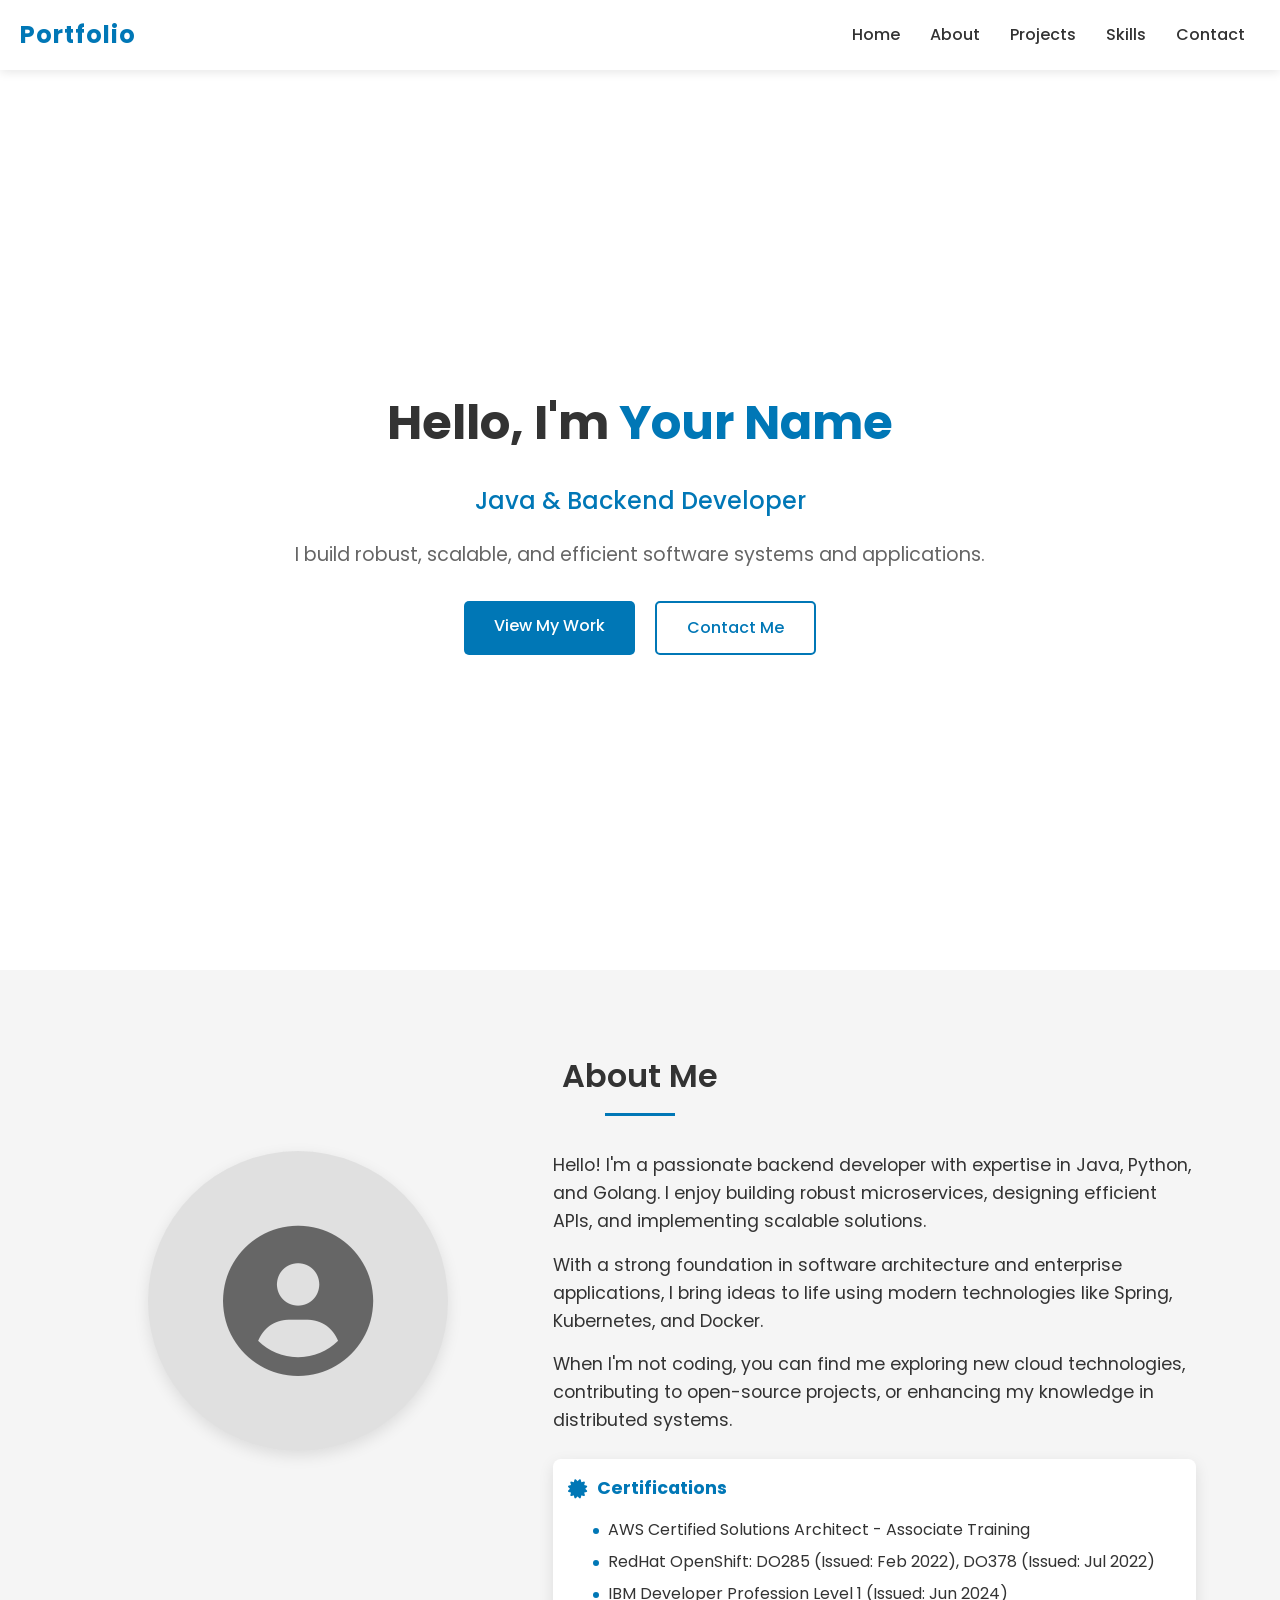
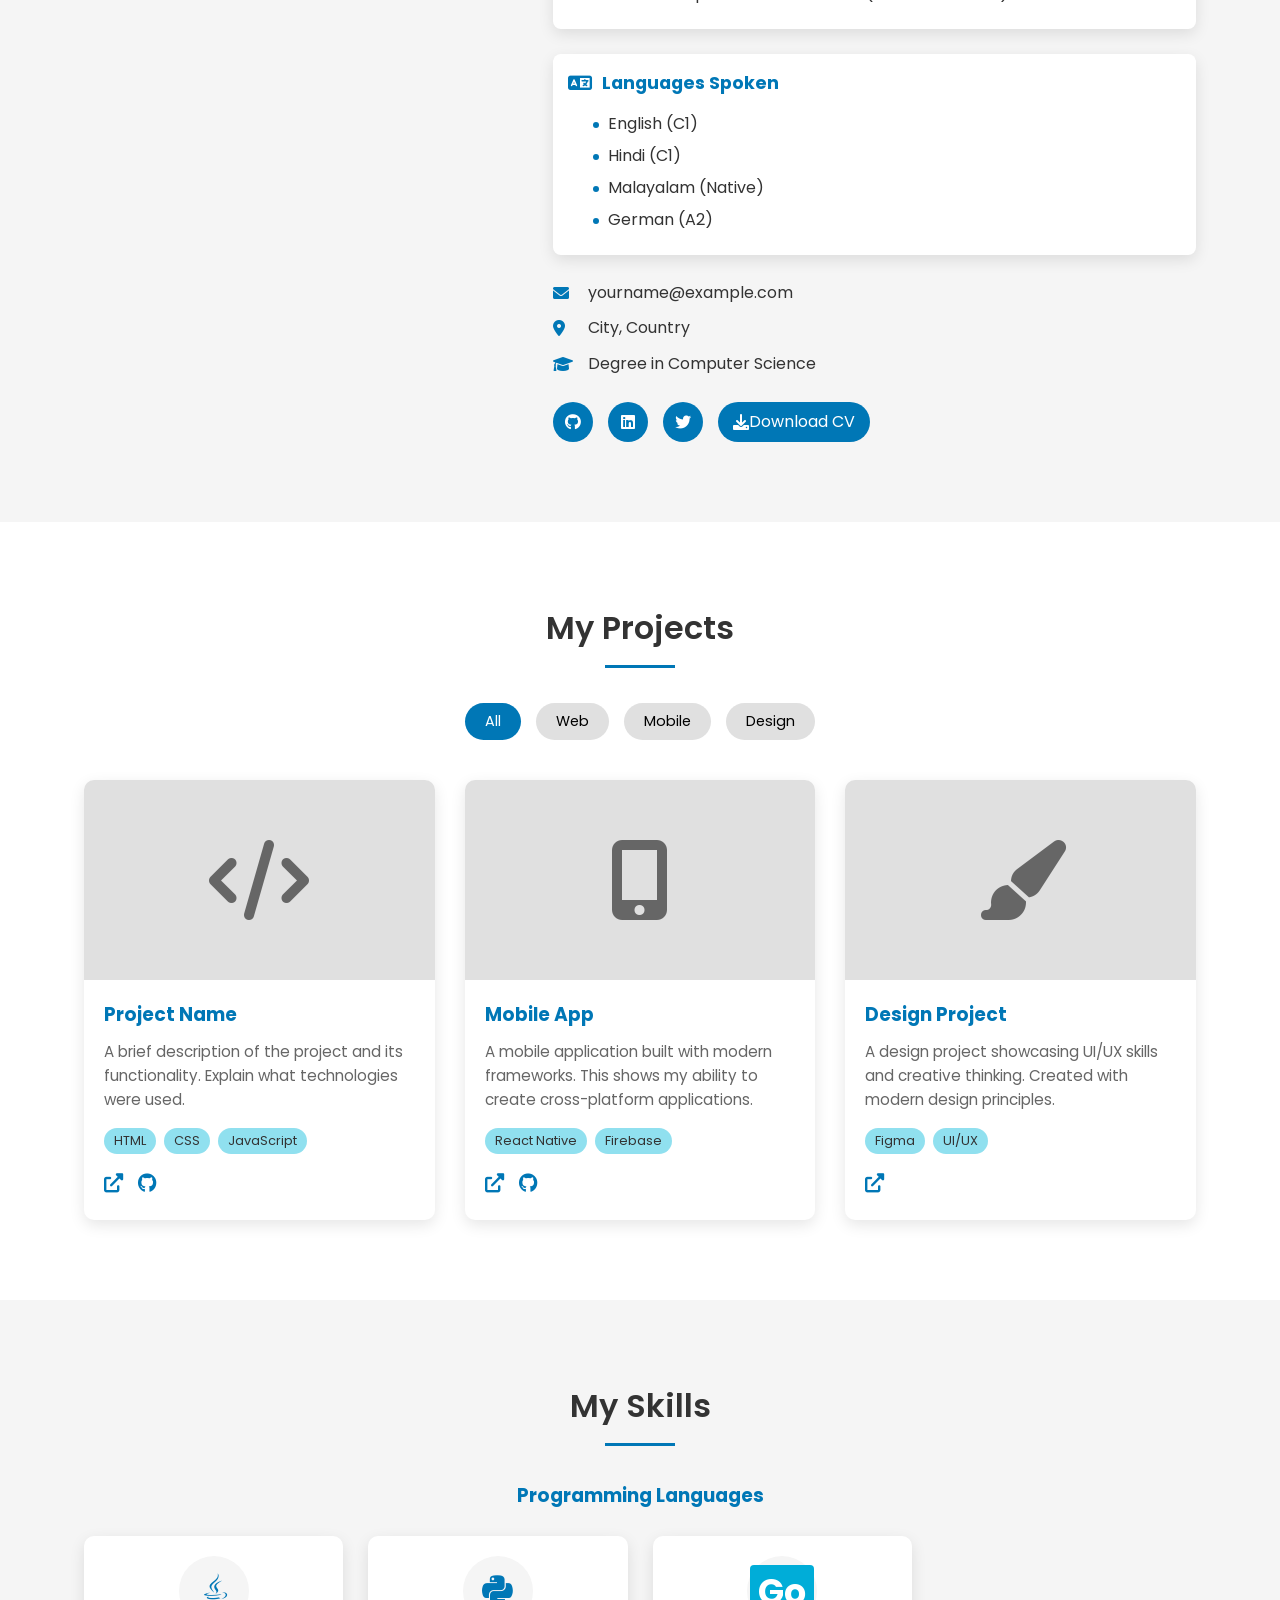
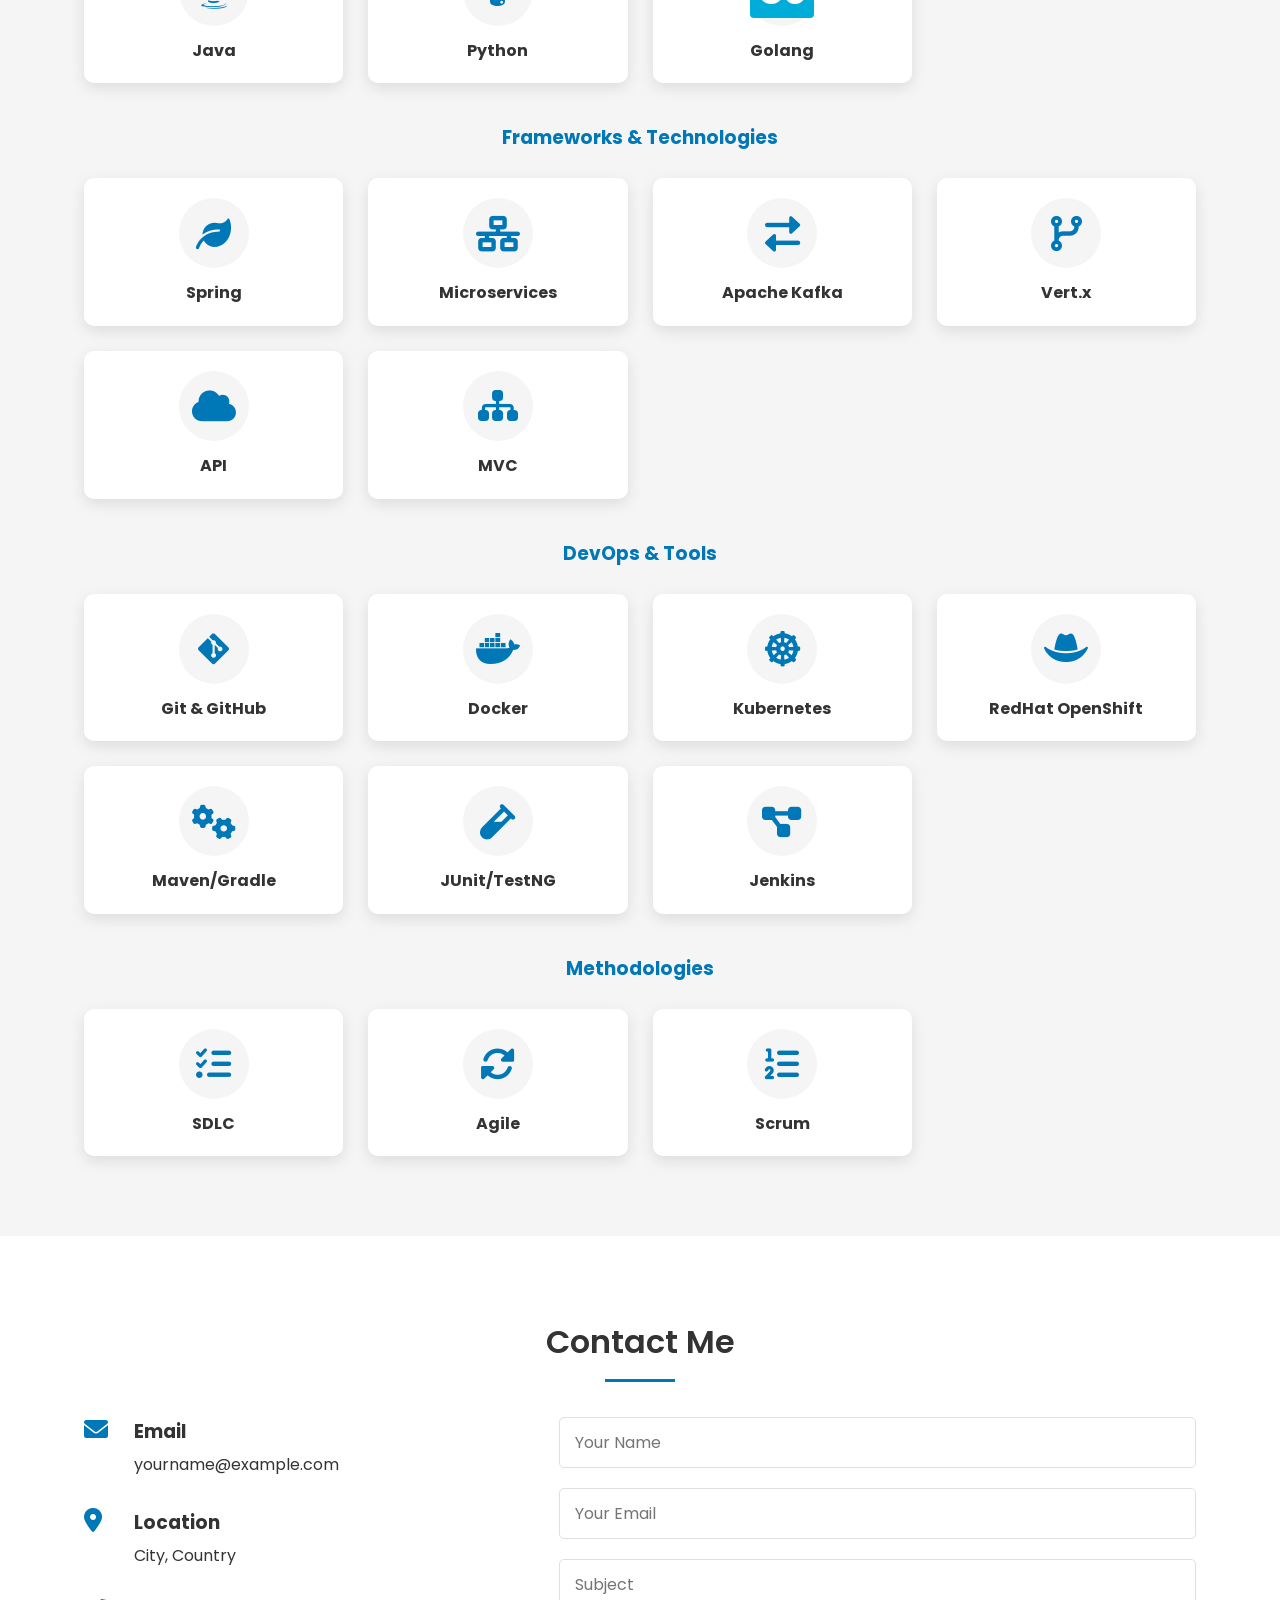
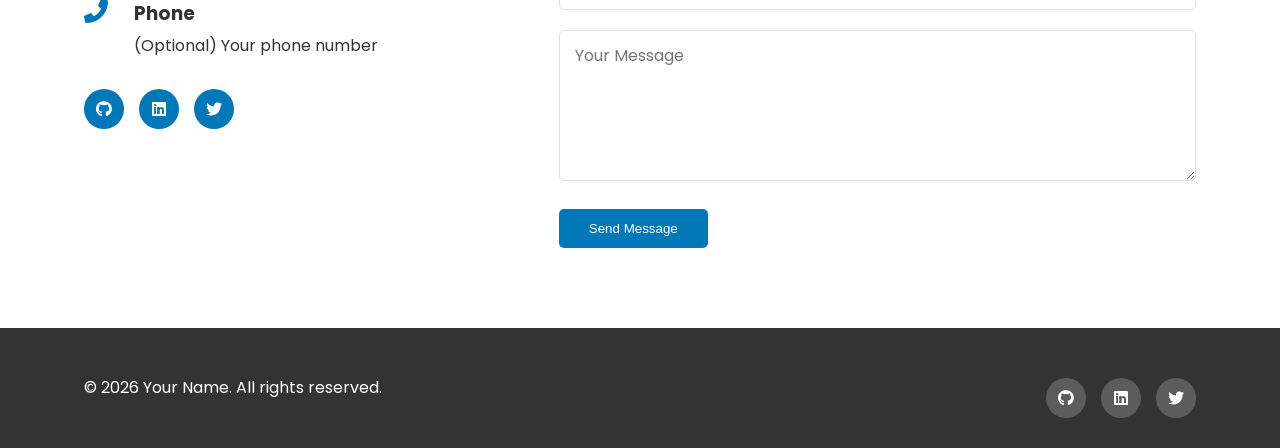
==== index.html @ 62200b0d "Initial portfolio website setup" ====
<!DOCTYPE html>
<html lang="en">
<head>
    <meta charset="UTF-8">
    <meta name="viewport" content="width=device-width, initial-scale=1.0">
    <title>Java Backend Developer Portfolio</title>
    <link rel="stylesheet" href="css/styles.css">
    <link rel="stylesheet" href="https://cdnjs.cloudflare.com/ajax/libs/font-awesome/6.0.0/css/all.min.css">
    <link rel="preconnect" href="https://fonts.googleapis.com">
    <link rel="preconnect" href="https://fonts.gstatic.com" crossorigin>
    <link href="https://fonts.googleapis.com/css2?family=Poppins:wght@300;400;500;600;700&display=swap" rel="stylesheet">
</head>
<body>
    <header>
        <nav>
            <div class="logo">
                <a href="#home">Portfolio</a>
            </div>
            <div class="menu-toggle">
                <span></span>
                <span></span>
                <span></span>
            </div>
            <ul class="nav-links">
                <li><a href="#home">Home</a></li>
                <li><a href="#about">About</a></li>
                <li><a href="#projects">Projects</a></li>
                <li><a href="#skills">Skills</a></li>
                <li><a href="#contact">Contact</a></li>
            </ul>
        </nav>
    </header>

    <section id="home" class="hero">
        <div class="container">
            <div class="hero-content">
                <h1>Hello, I'm <span class="highlight">Your Name</span></h1>
                <p class="profession">Java & Backend Developer</p>
                <p class="intro">I build robust, scalable, and efficient software systems and applications.</p>
                <div class="cta-buttons">
                    <a href="#projects" class="btn primary-btn">View My Work</a>
                    <a href="#contact" class="btn secondary-btn">Contact Me</a>
                </div>
            </div>
        </div>
    </section>

    <section id="about" class="about">
        <div class="container">
            <h2 class="section-title">About Me</h2>
            <div class="about-content">
                <div class="about-image">
                    <div class="image-placeholder">
                        <!-- Replace with your image -->
                        <i class="fas fa-user-circle"></i>
                    </div>
                </div>
                <div class="about-text">
                    <p>Hello! I'm a passionate backend developer with expertise in Java, Python, and Golang. I enjoy building robust microservices, designing efficient APIs, and implementing scalable solutions.</p>
                    <p>With a strong foundation in software architecture and enterprise applications, I bring ideas to life using modern technologies like Spring, Kubernetes, and Docker.</p>
                    <p>When I'm not coding, you can find me exploring new cloud technologies, contributing to open-source projects, or enhancing my knowledge in distributed systems.</p>
                    
                    <div class="certifications">
                        <h4><i class="fas fa-certificate"></i> Certifications</h4>
                        <ul>
                            <li>AWS Certified Solutions Architect - Associate Training</li>
                            <li>RedHat OpenShift: DO285 (Issued: Feb 2022), DO378 (Issued: Jul 2022)</li>
                            <li>IBM Developer Profession Level 1 (Issued: Jun 2024)</li>
                        </ul>
                    </div>
                    
                    <div class="languages">
                        <h4><i class="fas fa-language"></i> Languages Spoken</h4>
                        <ul>
                            <li>English (C1)</li>
                            <li>Hindi (C1)</li>
                            <li>Malayalam (Native)</li>
                            <li>German (A2)</li>
                        </ul>
                    </div>
                    
                    <div class="personal-details">
                        <div class="detail">
                            <i class="fas fa-envelope"></i>
                            <span>yourname@example.com</span>
                        </div>
                        <div class="detail">
                            <i class="fas fa-map-marker-alt"></i>
                            <span>City, Country</span>
                        </div>
                        <div class="detail">
                            <i class="fas fa-graduation-cap"></i>
                            <span>Degree in Computer Science</span>
                        </div>
                    </div>
                    <div class="social-links">
                        <a href="https://github.com/" target="_blank" title="GitHub"><i class="fab fa-github"></i></a>
                        <a href="https://linkedin.com/" target="_blank" title="LinkedIn"><i class="fab fa-linkedin"></i></a>
                        <a href="https://twitter.com/" target="_blank" title="Twitter"><i class="fab fa-twitter"></i></a>
                        <a href="#" title="Download CV" class="cv-link"><i class="fas fa-download"></i> Download CV</a>
                    </div>
                </div>
            </div>
        </div>
    </section>

    <section id="projects" class="projects">
        <div class="container">
            <h2 class="section-title">My Projects</h2>
            <div class="project-filters">
                <button class="filter-btn active" data-filter="all">All</button>
                <button class="filter-btn" data-filter="web">Web</button>
                <button class="filter-btn" data-filter="mobile">Mobile</button>
                <button class="filter-btn" data-filter="design">Design</button>
            </div>
            <div class="projects-grid">
                <!-- Project 1 -->
                <div class="project-card" data-category="web">
                    <div class="project-img">
                        <div class="img-placeholder">
                            <i class="fas fa-code"></i>
                        </div>
                    </div>
                    <div class="project-info">
                        <h3>Project Name</h3>
                        <p>A brief description of the project and its functionality. Explain what technologies were used.</p>
                        <div class="project-tags">
                            <span>HTML</span>
                            <span>CSS</span>
                            <span>JavaScript</span>
                        </div>
                        <div class="project-links">
                            <a href="#" target="_blank" title="View Live"><i class="fas fa-external-link-alt"></i></a>
                            <a href="#" target="_blank" title="View Code"><i class="fab fa-github"></i></a>
                        </div>
                    </div>
                </div>
                
                <!-- Project 2 -->
                <div class="project-card" data-category="mobile">
                    <div class="project-img">
                        <div class="img-placeholder">
                            <i class="fas fa-mobile-alt"></i>
                        </div>
                    </div>
                    <div class="project-info">
                        <h3>Mobile App</h3>
                        <p>A mobile application built with modern frameworks. This shows my ability to create cross-platform applications.</p>
                        <div class="project-tags">
                            <span>React Native</span>
                            <span>Firebase</span>
                        </div>
                        <div class="project-links">
                            <a href="#" target="_blank" title="View Live"><i class="fas fa-external-link-alt"></i></a>
                            <a href="#" target="_blank" title="View Code"><i class="fab fa-github"></i></a>
                        </div>
                    </div>
                </div>
                
                <!-- Project 3 -->
                <div class="project-card" data-category="design">
                    <div class="project-img">
                        <div class="img-placeholder">
                            <i class="fas fa-paint-brush"></i>
                        </div>
                    </div>
                    <div class="project-info">
                        <h3>Design Project</h3>
                        <p>A design project showcasing UI/UX skills and creative thinking. Created with modern design principles.</p>
                        <div class="project-tags">
                            <span>Figma</span>
                            <span>UI/UX</span>
                        </div>
                        <div class="project-links">
                            <a href="#" target="_blank" title="View Design"><i class="fas fa-external-link-alt"></i></a>
                        </div>
                    </div>
                </div>
                
                <!-- Add more project cards as needed -->
            </div>
        </div>
    </section>

    <section id="skills" class="skills">
        <div class="container">
            <h2 class="section-title">My Skills</h2>
            <div class="skills-content">
                <div class="skills-category">
                    <h3>Programming Languages</h3>
                    <div class="skills-grid">
                        <div class="skill-item">
                            <div class="skill-icon"><i class="fab fa-java"></i></div>
                            <h4>Java</h4>
                        </div>
                        <div class="skill-item">
                            <div class="skill-icon"><i class="fab fa-python"></i></div>
                            <h4>Python</h4>
                        </div>
                        <div class="skill-item">
                            <div class="skill-icon"><i class="fab fa-golang"></i></div>
                            <h4>Golang</h4>
                        </div>
                    </div>
                </div>
                
                <div class="skills-category">
                    <h3>Frameworks & Technologies</h3>
                    <div class="skills-grid">
                        <div class="skill-item">
                            <div class="skill-icon"><i class="fas fa-leaf"></i></div>
                            <h4>Spring</h4>
                        </div>
                        <div class="skill-item">
                            <div class="skill-icon"><i class="fas fa-network-wired"></i></div>
                            <h4>Microservices</h4>
                        </div>
                        <div class="skill-item">
                            <div class="skill-icon"><i class="fas fa-exchange-alt"></i></div>
                            <h4>Apache Kafka</h4>
                        </div>
                        <div class="skill-item">
                            <div class="skill-icon"><i class="fas fa-code-branch"></i></div>
                            <h4>Vert.x</h4>
                        </div>
                        <div class="skill-item">
                            <div class="skill-icon"><i class="fas fa-cloud"></i></div>
                            <h4>API</h4>
                        </div>
                        <div class="skill-item">
                            <div class="skill-icon"><i class="fas fa-sitemap"></i></div>
                            <h4>MVC</h4>
                        </div>
                    </div>
                </div>
                
                <div class="skills-category">
                    <h3>DevOps & Tools</h3>
                    <div class="skills-grid">
                        <div class="skill-item">
                            <div class="skill-icon"><i class="fab fa-git-alt"></i></div>
                            <h4>Git & GitHub</h4>
                        </div>
                        <div class="skill-item">
                            <div class="skill-icon"><i class="fab fa-docker"></i></div>
                            <h4>Docker</h4>
                        </div>
                        <div class="skill-item">
                            <div class="skill-icon"><i class="fas fa-dharmachakra"></i></div>
                            <h4>Kubernetes</h4>
                        </div>
                        <div class="skill-item">
                            <div class="skill-icon"><i class="fas fa-hat-cowboy"></i></div>
                            <h4>RedHat OpenShift</h4>
                        </div>
                        <div class="skill-item">
                            <div class="skill-icon"><i class="fas fa-cogs"></i></div>
                            <h4>Maven/Gradle</h4>
                        </div>
                        <div class="skill-item">
                            <div class="skill-icon"><i class="fas fa-vial"></i></div>
                            <h4>JUnit/TestNG</h4>
                        </div>
                        <div class="skill-item">
                            <div class="skill-icon"><i class="fas fa-project-diagram"></i></div>
                            <h4>Jenkins</h4>
                        </div>
                    </div>
                </div>
                
                <div class="skills-category">
                    <h3>Methodologies</h3>
                    <div class="skills-grid">
                        <div class="skill-item">
                            <div class="skill-icon"><i class="fas fa-tasks"></i></div>
                            <h4>SDLC</h4>
                        </div>
                        <div class="skill-item">
                            <div class="skill-icon"><i class="fas fa-sync-alt"></i></div>
                            <h4>Agile</h4>
                        </div>
                        <div class="skill-item">
                            <div class="skill-icon"><i class="fas fa-list-ol"></i></div>
                            <h4>Scrum</h4>
                        </div>
                    </div>
                </div>
            </div>
        </div>
    </section>

    <section id="contact" class="contact">
        <div class="container">
            <h2 class="section-title">Contact Me</h2>
            <div class="contact-content">
                <div class="contact-info">
                    <div class="info-item">
                        <i class="fas fa-envelope"></i>
                        <div>
                            <h3>Email</h3>
                            <p>yourname@example.com</p>
                        </div>
                    </div>
                    <div class="info-item">
                        <i class="fas fa-map-marker-alt"></i>
                        <div>
                            <h3>Location</h3>
                            <p>City, Country</p>
                        </div>
                    </div>
                    <div class="info-item">
                        <i class="fas fa-phone-alt"></i>
                        <div>
                            <h3>Phone</h3>
                            <p>(Optional) Your phone number</p>
                        </div>
                    </div>
                    <div class="social-links">
                        <a href="https://github.com/" target="_blank" title="GitHub"><i class="fab fa-github"></i></a>
                        <a href="https://linkedin.com/" target="_blank" title="LinkedIn"><i class="fab fa-linkedin"></i></a>
                        <a href="https://twitter.com/" target="_blank" title="Twitter"><i class="fab fa-twitter"></i></a>
                    </div>
                </div>
                <div class="contact-form">
                    <form id="contactForm">
                        <div class="form-group">
                            <input type="text" id="name" name="name" placeholder="Your Name" required>
                        </div>
                        <div class="form-group">
                            <input type="email" id="email" name="email" placeholder="Your Email" required>
                        </div>
                        <div class="form-group">
                            <input type="text" id="subject" name="subject" placeholder="Subject">
                        </div>
                        <div class="form-group">
                            <textarea id="message" name="message" rows="5" placeholder="Your Message" required></textarea>
                        </div>
                        <button type="submit" class="btn primary-btn">Send Message</button>
                    </form>
                </div>
            </div>
        </div>
    </section>

    <footer>
        <div class="container">
            <div class="footer-content">
                <p>&copy; <span id="currentYear"></span> Your Name. All rights reserved.</p>
                <div class="social-links">
                    <a href="https://github.com/" target="_blank" title="GitHub"><i class="fab fa-github"></i></a>
                    <a href="https://linkedin.com/" target="_blank" title="LinkedIn"><i class="fab fa-linkedin"></i></a>
                    <a href="https://twitter.com/" target="_blank" title="Twitter"><i class="fab fa-twitter"></i></a>
                </div>
            </div>
        </div>
    </footer>

    <a href="#home" class="scroll-to-top">
        <i class="fas fa-arrow-up"></i>
    </a>

    <script src="js/script.js"></script>
</body>
</html>
---- css/styles.css ----
/* Global Styles */
:root {
    --primary-color: #0077b6;
    --secondary-color: #00b4d8;
    --accent-color: #90e0ef;
    --background-color: #ffffff;
    --text-color: #333333;
    --light-gray: #f5f5f5;
    --medium-gray: #e0e0e0;
    --dark-gray: #666666;
    --box-shadow: 0 5px 15px rgba(0, 0, 0, 0.1);
    --transition: all 0.3s ease;
}

/* Custom Icons */
.fab.fa-golang:before {
    content: "Go";
    font-weight: bold;
    font-style: normal;
    font-family: 'Poppins', sans-serif;
    background-color: #00ADD8;
    color: white;
    padding: 2px 8px;
    border-radius: 4px;
}

* {
    margin: 0;
    padding: 0;
    box-sizing: border-box;
}

html {
    scroll-behavior: smooth;
}

body {
    font-family: 'Poppins', sans-serif;
    line-height: 1.6;
    color: var(--text-color);
    background-color: var(--background-color);
}

.container {
    width: 90%;
    max-width: 1200px;
    margin: 0 auto;
    padding: 0 20px;
}

section {
    padding: 80px 0;
}

.section-title {
    font-size: 2rem;
    font-weight: 600;
    text-align: center;
    margin-bottom: 50px;
    position: relative;
}

.section-title:after {
    content: '';
    position: absolute;
    bottom: -15px;
    left: 50%;
    transform: translateX(-50%);
    width: 70px;
    height: 3px;
    background-color: var(--primary-color);
}

.btn {
    display: inline-block;
    padding: 12px 30px;
    border-radius: 5px;
    text-decoration: none;
    font-weight: 500;
    transition: var(--transition);
    cursor: pointer;
    border: none;
    outline: none;
}

.primary-btn {
    background-color: var(--primary-color);
    color: white;
}

.primary-btn:hover {
    background-color: var(--secondary-color);
    transform: translateY(-3px);
    box-shadow: var(--box-shadow);
}

.secondary-btn {
    background-color: transparent;
    color: var(--primary-color);
    border: 2px solid var(--primary-color);
}

.secondary-btn:hover {
    background-color: var(--primary-color);
    color: white;
    transform: translateY(-3px);
    box-shadow: var(--box-shadow);
}

.highlight {
    color: var(--primary-color);
}

/* Header Styles */
header {
    position: fixed;
    top: 0;
    left: 0;
    width: 100%;
    background-color: rgba(255, 255, 255, 0.95);
    box-shadow: 0 2px 10px rgba(0, 0, 0, 0.1);
    z-index: 1000;
    transition: var(--transition);
}

header.scrolled {
    background-color: rgba(255, 255, 255, 0.98);
    box-shadow: 0 4px 15px rgba(0, 0, 0, 0.15);
}

nav {
    display: flex;
    justify-content: space-between;
    align-items: center;
    height: 70px;
    padding: 0 20px;
}

.logo a {
    font-size: 1.5rem;
    font-weight: 700;
    color: var(--primary-color);
    text-decoration: none;
    letter-spacing: 1px;
}

.nav-links {
    display: flex;
    list-style: none;
}

.nav-links li {
    margin: 0 15px;
}

.nav-links a {
    text-decoration: none;
    color: var(--text-color);
    font-weight: 500;
    padding: 8px 0;
    position: relative;
    transition: var(--transition);
}

.nav-links a:hover {
    color: var(--primary-color);
}

.nav-links a:after {
    content: '';
    position: absolute;
    width: 0;
    height: 2px;
    bottom: 0;
    left: 0;
    background-color: var(--primary-color);
    transition: var(--transition);
}

.nav-links a:hover:after {
    width: 100%;
}

.menu-toggle {
    display: none;
    cursor: pointer;
    flex-direction: column;
    justify-content: space-between;
    width: 30px;
    height: 21px;
}

.menu-toggle span {
    display: block;
    height: 3px;
    width: 100%;
    background-color: var(--primary-color);
    transition: var(--transition);
}

/* Hero Section */
.hero {
    height: 100vh;
    min-height: 600px;
    display: flex;
    align-items: center;
    background: linear-gradient(rgba(255, 255, 255, 0.9), rgba(255, 255, 255, 0.7)), url('../img/hero-bg.jpg') center/cover;
    margin-top: 70px;
}

.hero-content {
    max-width: 700px;
    margin: 0 auto;
    text-align: center;
}

.hero-content h1 {
    font-size: 3rem;
    font-weight: 700;
    margin-bottom: 20px;
    animation: fadeIn 1s ease-in-out;
}

.profession {
    font-size: 1.5rem;
    font-weight: 500;
    color: var(--primary-color);
    margin-bottom: 20px;
    animation: fadeIn 1s ease-in-out 0.3s forwards;
    opacity: 0;
}

.intro {
    font-size: 1.2rem;
    margin-bottom: 30px;
    color: var(--dark-gray);
    animation: fadeIn 1s ease-in-out 0.6s forwards;
    opacity: 0;
}

.cta-buttons {
    display: flex;
    justify-content: center;
    gap: 20px;
    animation: fadeIn 1s ease-in-out 0.9s forwards;
    opacity: 0;
}

@keyframes fadeIn {
    0% {
        opacity: 0;
        transform: translateY(20px);
    }
    100% {
        opacity: 1;
        transform: translateY(0);
    }
}

/* About Section */
.about {
    background-color: var(--light-gray);
}

.about-content {
    display: flex;
    gap: 40px;
    align-items: flex-start;
}

.about-image {
    flex: 1;
    display: flex;
    justify-content: center;
    align-items: center;
}

/* Certifications and Languages */
.certifications, .languages {
    margin: 25px 0;
    padding: 15px;
    border-radius: 8px;
    background-color: white;
    box-shadow: var(--box-shadow);
}

.certifications h4, .languages h4 {
    color: var(--primary-color);
    margin-bottom: 15px;
    display: flex;
    align-items: center;
    font-size: 1.1rem;
}

.certifications h4 i, .languages h4 i {
    margin-right: 10px;
    font-size: 1.2rem;
}

.certifications ul, .languages ul {
    list-style-type: none;
    padding-left: 25px;
}

.certifications ul li, .languages ul li {
    position: relative;
    margin-bottom: 8px;
    padding-left: 15px;
    line-height: 1.5;
}

.certifications ul li:before, .languages ul li:before {
    content: '';
    position: absolute;
    left: 0;
    top: 10px;
    width: 6px;
    height: 6px;
    border-radius: 50%;
    background-color: var(--primary-color);
}

.image-placeholder {
    width: 300px;
    height: 300px;
    border-radius: 50%;
    background-color: var(--medium-gray);
    display: flex;
    justify-content: center;
    align-items: center;
    box-shadow: var(--box-shadow);
    overflow: hidden;
}

.image-placeholder i {
    font-size: 150px;
    color: var(--dark-gray);
}

.about-text {
    flex: 1.5;
}

.about-text p {
    margin-bottom: 15px;
    font-size: 1.1rem;
}

.personal-details {
    margin: 25px 0;
}

.detail {
    display: flex;
    align-items: center;
    margin-bottom: 10px;
}

.detail i {
    width: 25px;
    color: var(--primary-color);
    margin-right: 10px;
}

.social-links {
    display: flex;
    gap: 15px;
    margin-top: 20px;
}

.social-links a {
    display: flex;
    justify-content: center;
    align-items: center;
    width: 40px;
    height: 40px;
    border-radius: 50%;
    background-color: var(--primary-color);
    color: white;
    text-decoration: none;
    transition: var(--transition);
}

.social-links a:hover {
    background-color: var(--secondary-color);
    transform: translateY(-3px);
    box-shadow: var(--box-shadow);
}

.cv-link {
    width: auto !important;
    padding: 0 15px;
    border-radius: 25px !important;
}

/* Projects Section */
.project-filters {
    display: flex;
    justify-content: center;
    gap: 15px;
    margin-bottom: 40px;
    flex-wrap: wrap;
}

.filter-btn {
    padding: 8px 20px;
    border-radius: 25px;
    background-color: var(--medium-gray);
    border: none;
    cursor: pointer;
    transition: var(--transition);
    font-family: inherit;
    font-size: 0.9rem;
}

.filter-btn:hover, .filter-btn.active {
    background-color: var(--primary-color);
    color: white;
}

.projects-grid {
    display: grid;
    grid-template-columns: repeat(auto-fill, minmax(300px, 1fr));
    gap: 30px;
}

.project-card {
    background-color: white;
    border-radius: 10px;
    overflow: hidden;
    box-shadow: var(--box-shadow);
    transition: var(--transition);
}

.project-card:hover {
    transform: translateY(-10px);
    box-shadow: 0 15px 25px rgba(0, 0, 0, 0.15);
}

.project-img {
    height: 200px;
    overflow: hidden;
}

.img-placeholder {
    height: 100%;
    width: 100%;
    display: flex;
    justify-content: center;
    align-items: center;
    background-color: var(--medium-gray);
}

.img-placeholder i {
    font-size: 80px;
    color: var(--dark-gray);
}

.project-info {
    padding: 20px;
}

.project-info h3 {
    margin-bottom: 10px;
    color: var(--primary-color);
}

.project-info p {
    margin-bottom: 15px;
    color: var(--dark-gray);
    font-size: 0.95rem;
}

.project-tags {
    display: flex;
    gap: 8px;
    flex-wrap: wrap;
    margin-bottom: 15px;
}

.project-tags span {
    padding: 3px 10px;
    background-color: var(--accent-color);
    border-radius: 15px;
    font-size: 0.8rem;
}

.project-links {
    display: flex;
    gap: 15px;
}

.project-links a {
    color: var(--primary-color);
    font-size: 1.2rem;
    transition: var(--transition);
}

.project-links a:hover {
    color: var(--secondary-color);
    transform: translateY(-3px);
}

/* Skills Section */
.skills {
    background-color: var(--light-gray);
}

.skills-content {
    display: flex;
    flex-direction: column;
    gap: 40px;
}

.skills-category h3 {
    text-align: center;
    margin-bottom: 25px;
    color: var(--primary-color);
}

.skills-grid {
    display: grid;
    grid-template-columns: repeat(auto-fill, minmax(220px, 1fr));
    gap: 25px;
}

.skill-item {
    background-color: white;
    border-radius: 10px;
    padding: 20px 15px;
    box-shadow: var(--box-shadow);
    transition: var(--transition);
    text-align: center;
    display: flex;
    flex-direction: column;
    align-items: center;
    justify-content: center;
}

.skill-item:hover {
    transform: translateY(-5px);
    box-shadow: 0 10px 20px rgba(0, 0, 0, 0.12);
    background-color: var(--accent-color);
}

.skill-icon {
    display: flex;
    justify-content: center;
    align-items: center;
    height: 70px;
    width: 70px;
    font-size: 2.2rem;
    color: var(--primary-color);
    margin-bottom: 12px;
    background-color: var(--light-gray);
    border-radius: 50%;
    transition: var(--transition);
}

.skill-item:hover .skill-icon {
    background-color: white;
    transform: scale(1.1);
}

.skill-item h4 {
    text-align: center;
    margin-bottom: 0;
    color: var(--text-color);
}

/* Contact Section */
.contact-content {
    display: flex;
    gap: 50px;
}

.contact-info {
    flex: 1;
}

.info-item {
    display: flex;
    align-items: flex-start;
    margin-bottom: 30px;
}

.info-item i {
    font-size: 1.5rem;
    color: var(--primary-color);
    margin-right: 20px;
    min-width: 30px;
}

.info-item h3 {
    margin-bottom: 5px;
}

.contact-form {
    flex: 1.5;
}

.form-group {
    margin-bottom: 20px;
}

.form-group input, .form-group textarea {
    width: 100%;
    padding: 12px 15px;
    border: 1px solid var(--medium-gray);
    border-radius: 5px;
    font-family: inherit;
    font-size: 1rem;
    transition: var(--transition);
}

.form-group input:focus, .form-group textarea:focus {
    outline: none;
    border-color: var(--primary-color);
    box-shadow: 0 0 0 3px rgba(0, 119, 182, 0.2);
}

/* Footer */
footer {
    background-color: var(--text-color);
    color: white;
    padding: 30px 0;
}

.footer-content {
    display: flex;
    justify-content: space-between;
    align-items: center;
}

footer .social-links a {
    background-color: rgba(255, 255, 255, 0.2);
}

/* Scroll to Top Button */
.scroll-to-top {
    position: fixed;
    bottom: 30px;
    right: 30px;
    width: 40px;
    height: 40px;
    background-color: var(--primary-color);
    color: white;
    border-radius: 50%;
    display: flex;
    justify-content: center;
    align-items: center;
    text-decoration: none;
    box-shadow: var(--box-shadow);
    opacity: 0;
    visibility: hidden;
    transition: var(--transition);
}

.scroll-to-top.active {
    opacity: 1;
    visibility: visible;
}

.scroll-to-top:hover {
    background-color: var(--secondary-color);
    transform: translateY(-3px);
}

/* Responsive Design */
@media (max-width: 992px) {
    .about-content, .contact-content {
        flex-direction: column;
    }
    
    .about-image {
        margin-bottom: 30px;
    }
    
    .certifications, .languages {
        margin: 20px 0;
    }
    
    .contact-info {
        margin-bottom: 30px;
    }
    
    .hero-content h1 {
        font-size: 2.5rem;
    }
}

@media (max-width: 768px) {
    section {
        padding: 60px 0;
    }
    
    .menu-toggle {
        display: flex;
    }
    
    .nav-links {
        position: absolute;
        top: 70px;
        left: 0;
        width: 100%;
        background-color: white;
        flex-direction: column;
        align-items: center;
        box-shadow: 0 5px 10px rgba(0, 0, 0, 0.1);
        padding: 20px 0;
        clip-path: polygon(0 0, 100% 0, 100% 0, 0 0);
        transition: var(--transition);
    }
    
    .nav-links.active {
        clip-path: polygon(0 0, 100% 0, 100% 100%, 0 100%);
    }
    
    .nav-links li {
        margin: 15px 0;
    }
    
    .hero-content h1 {
        font-size: 2rem;
    }
    
    .profession {
        font-size: 1.2rem;
    }
    
    .intro {
        font-size: 1rem;
    }
    
    .cta-buttons {
        flex-direction: column;
        gap: 15px;
    }
    
    .projects-grid, .skills-grid {
        grid-template-columns: repeat(auto-fill, minmax(250px, 1fr));
    }
}

@media (max-width: 576px) {
    .section-title {
        font-size: 1.8rem;
    }
    
    .footer-content {
        flex-direction: column;
        gap: 20px;
    }
}
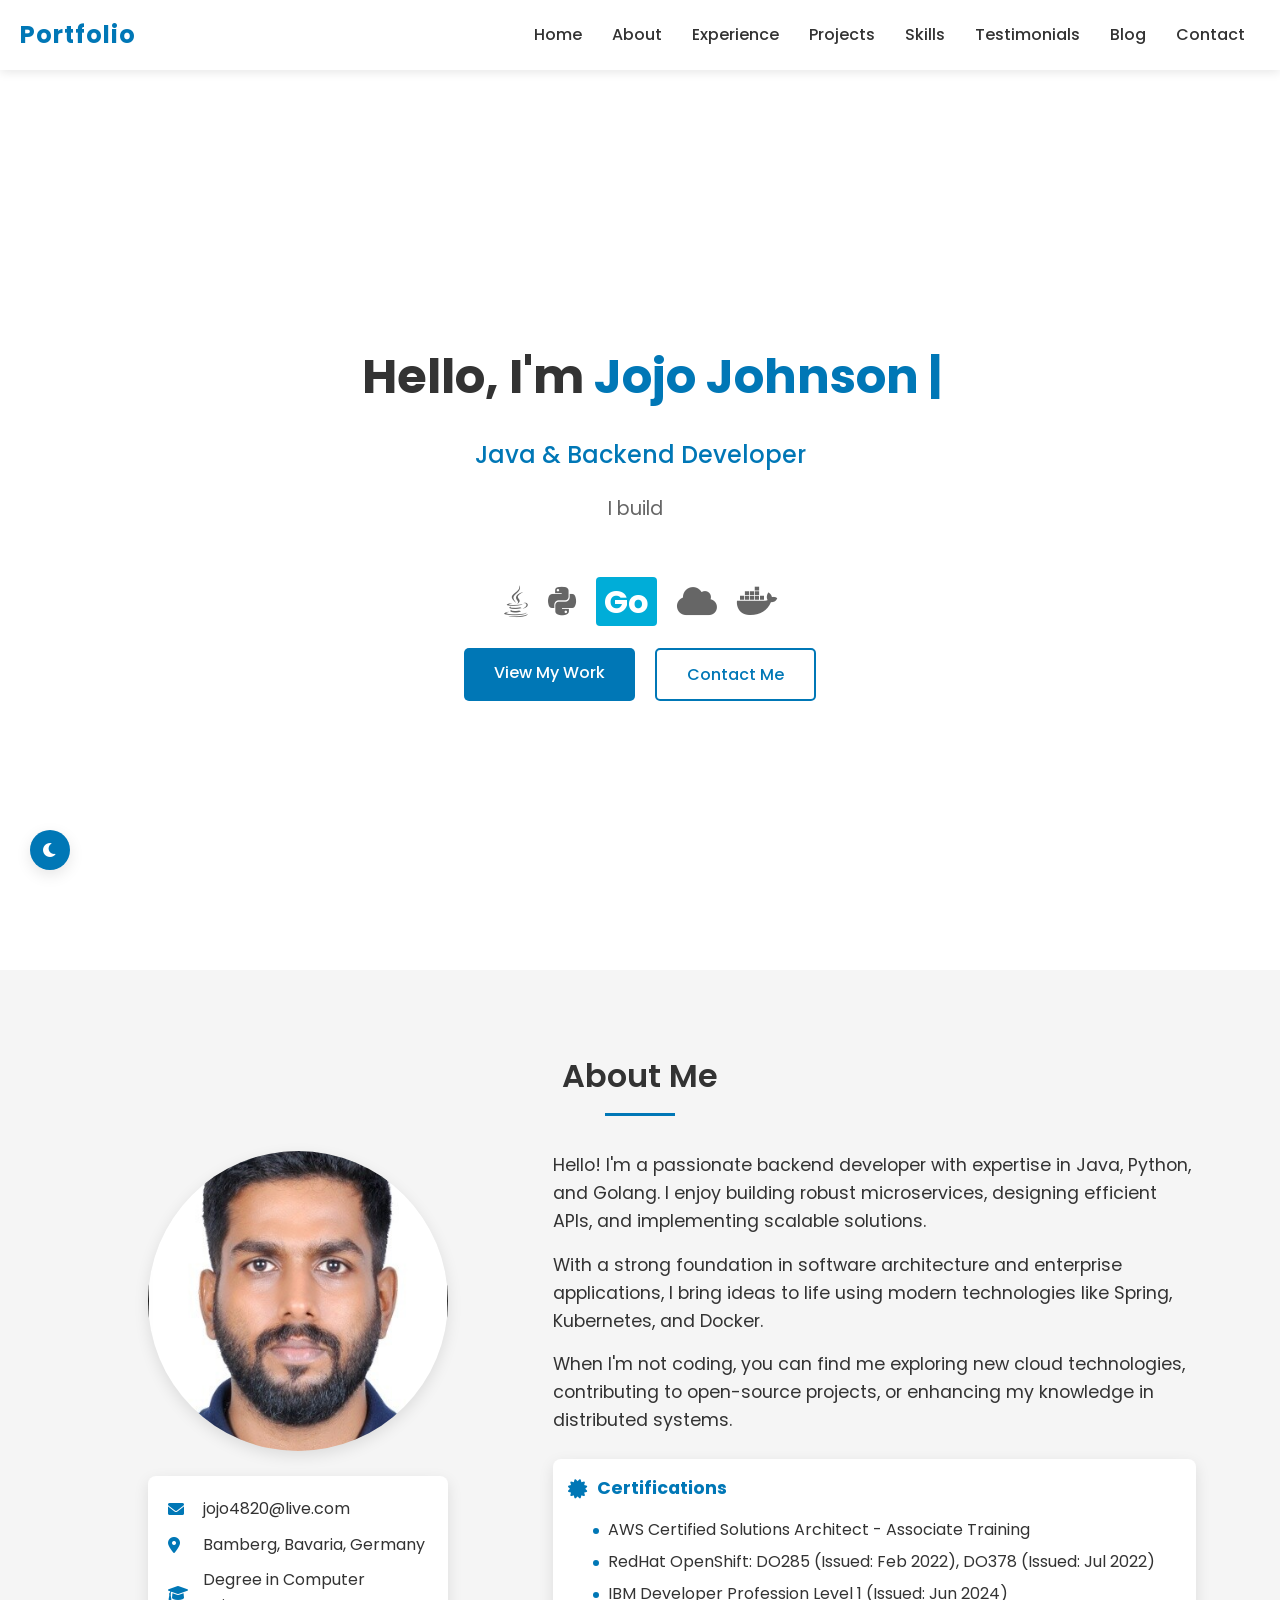
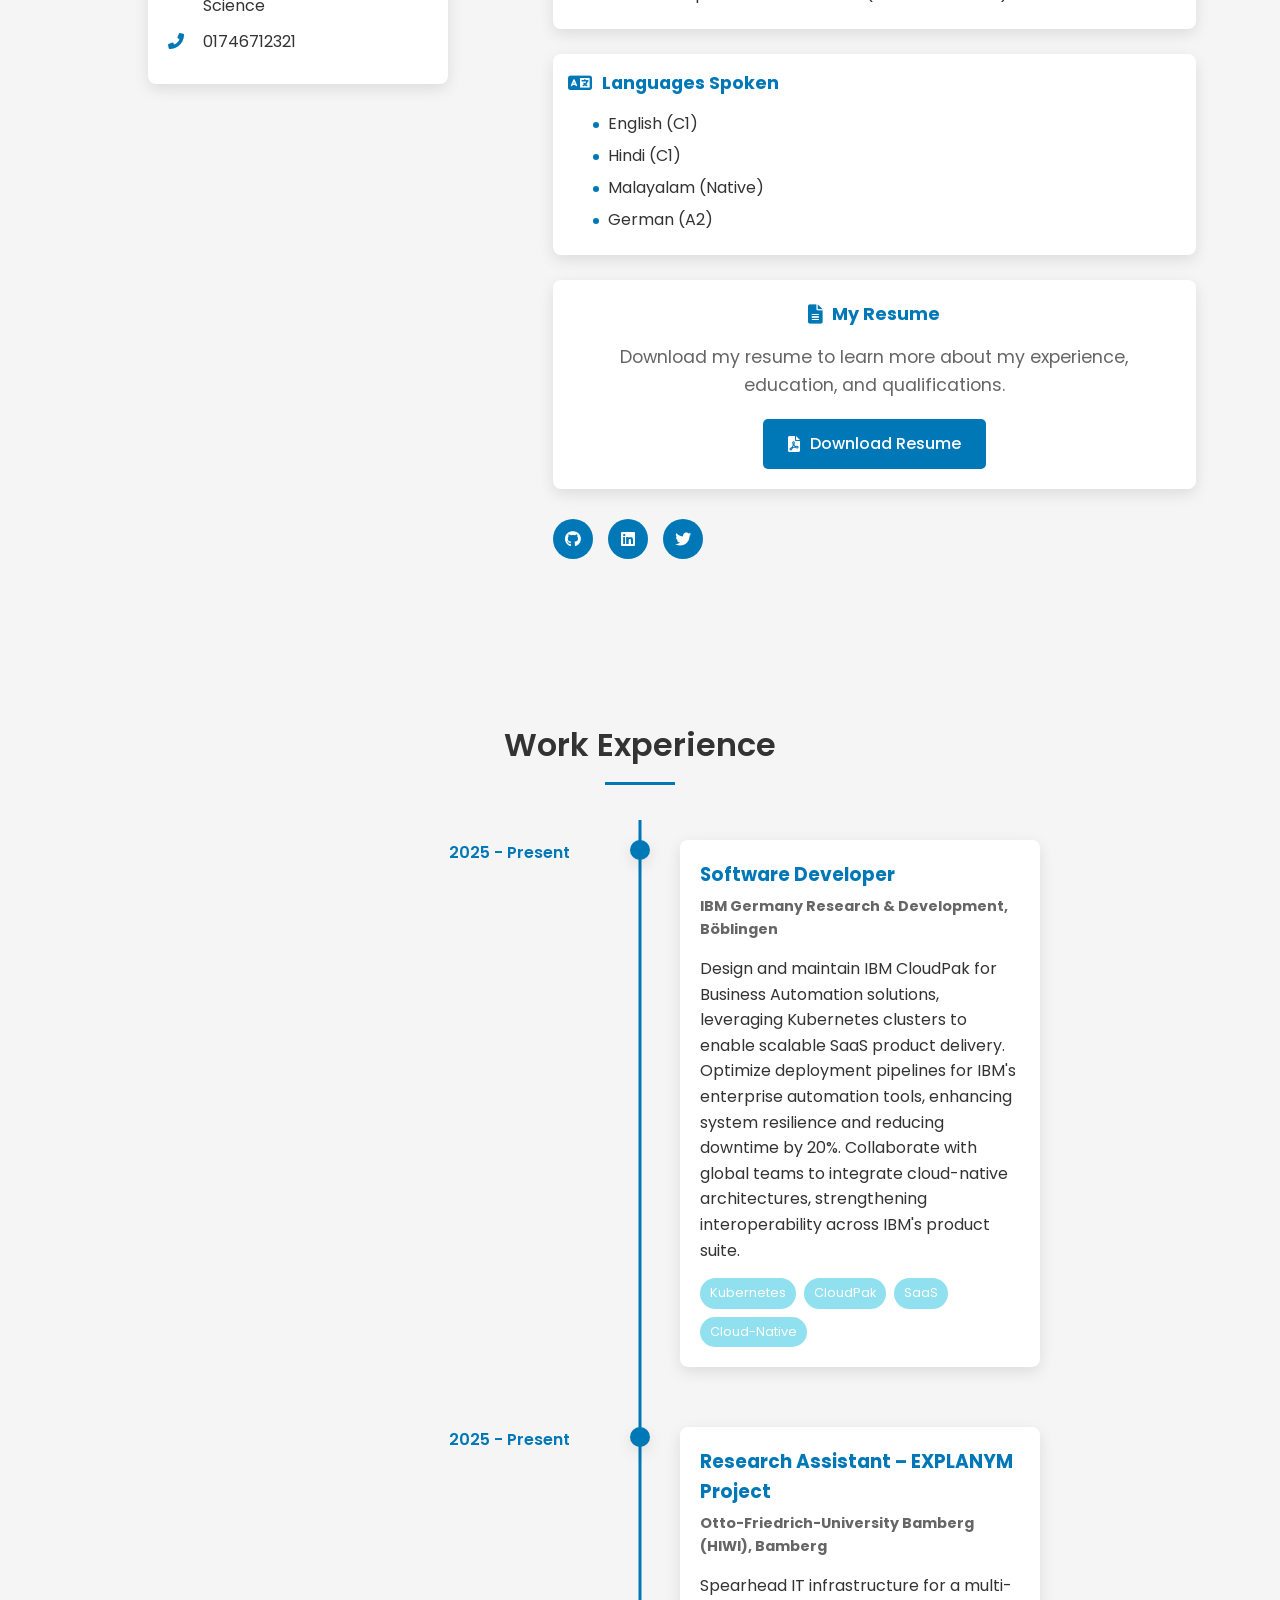
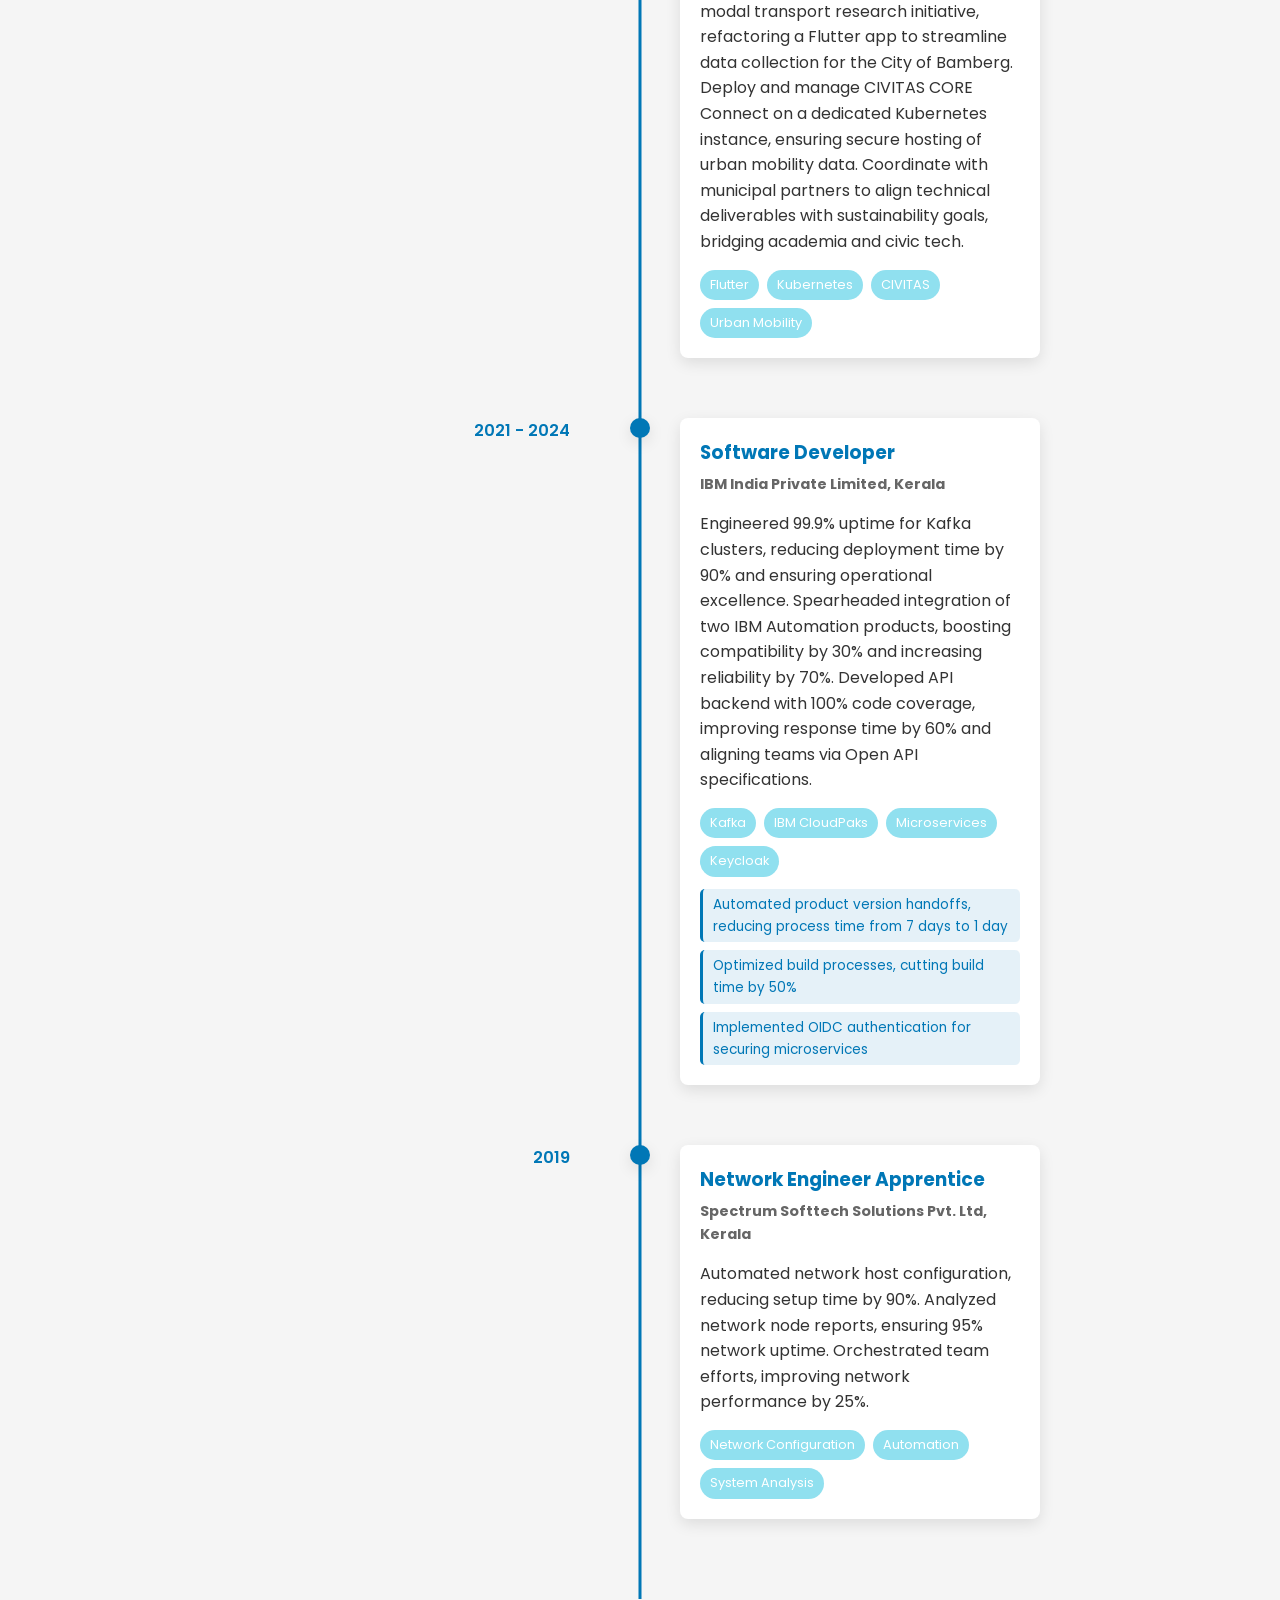
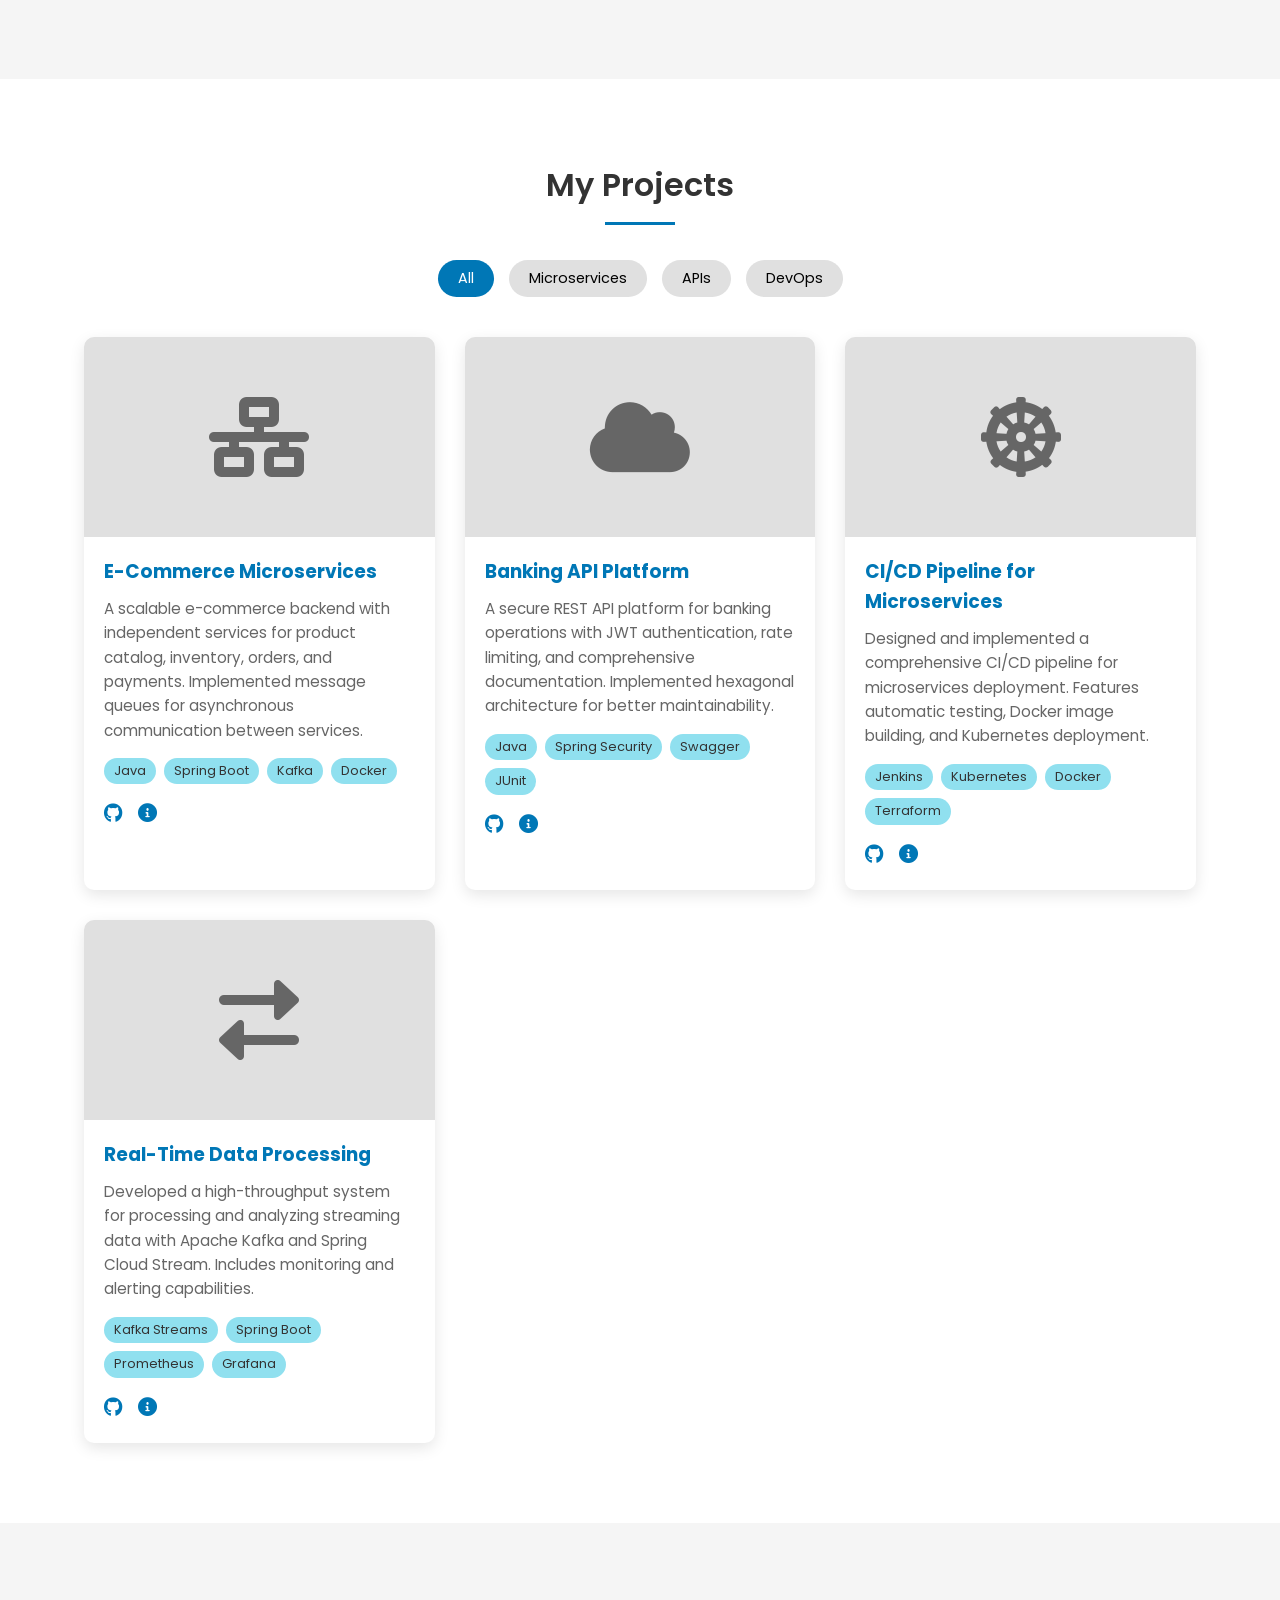
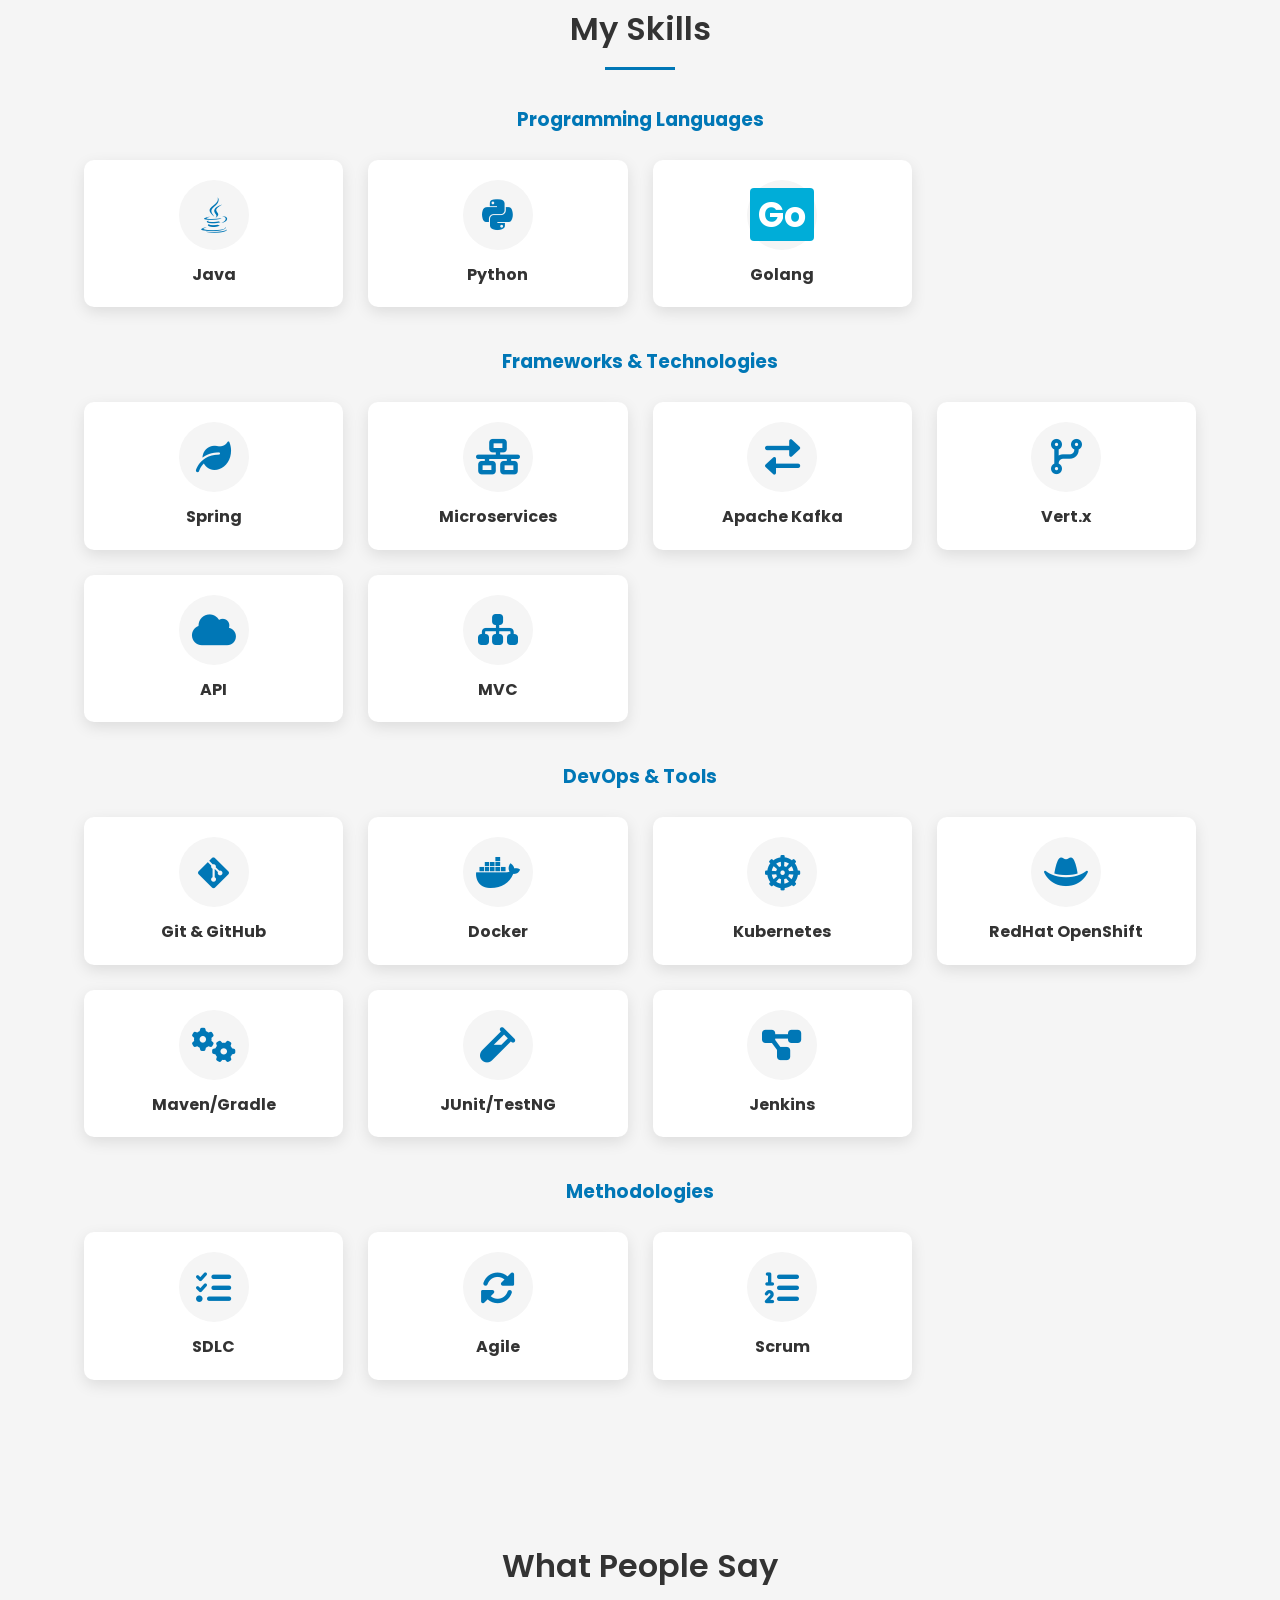
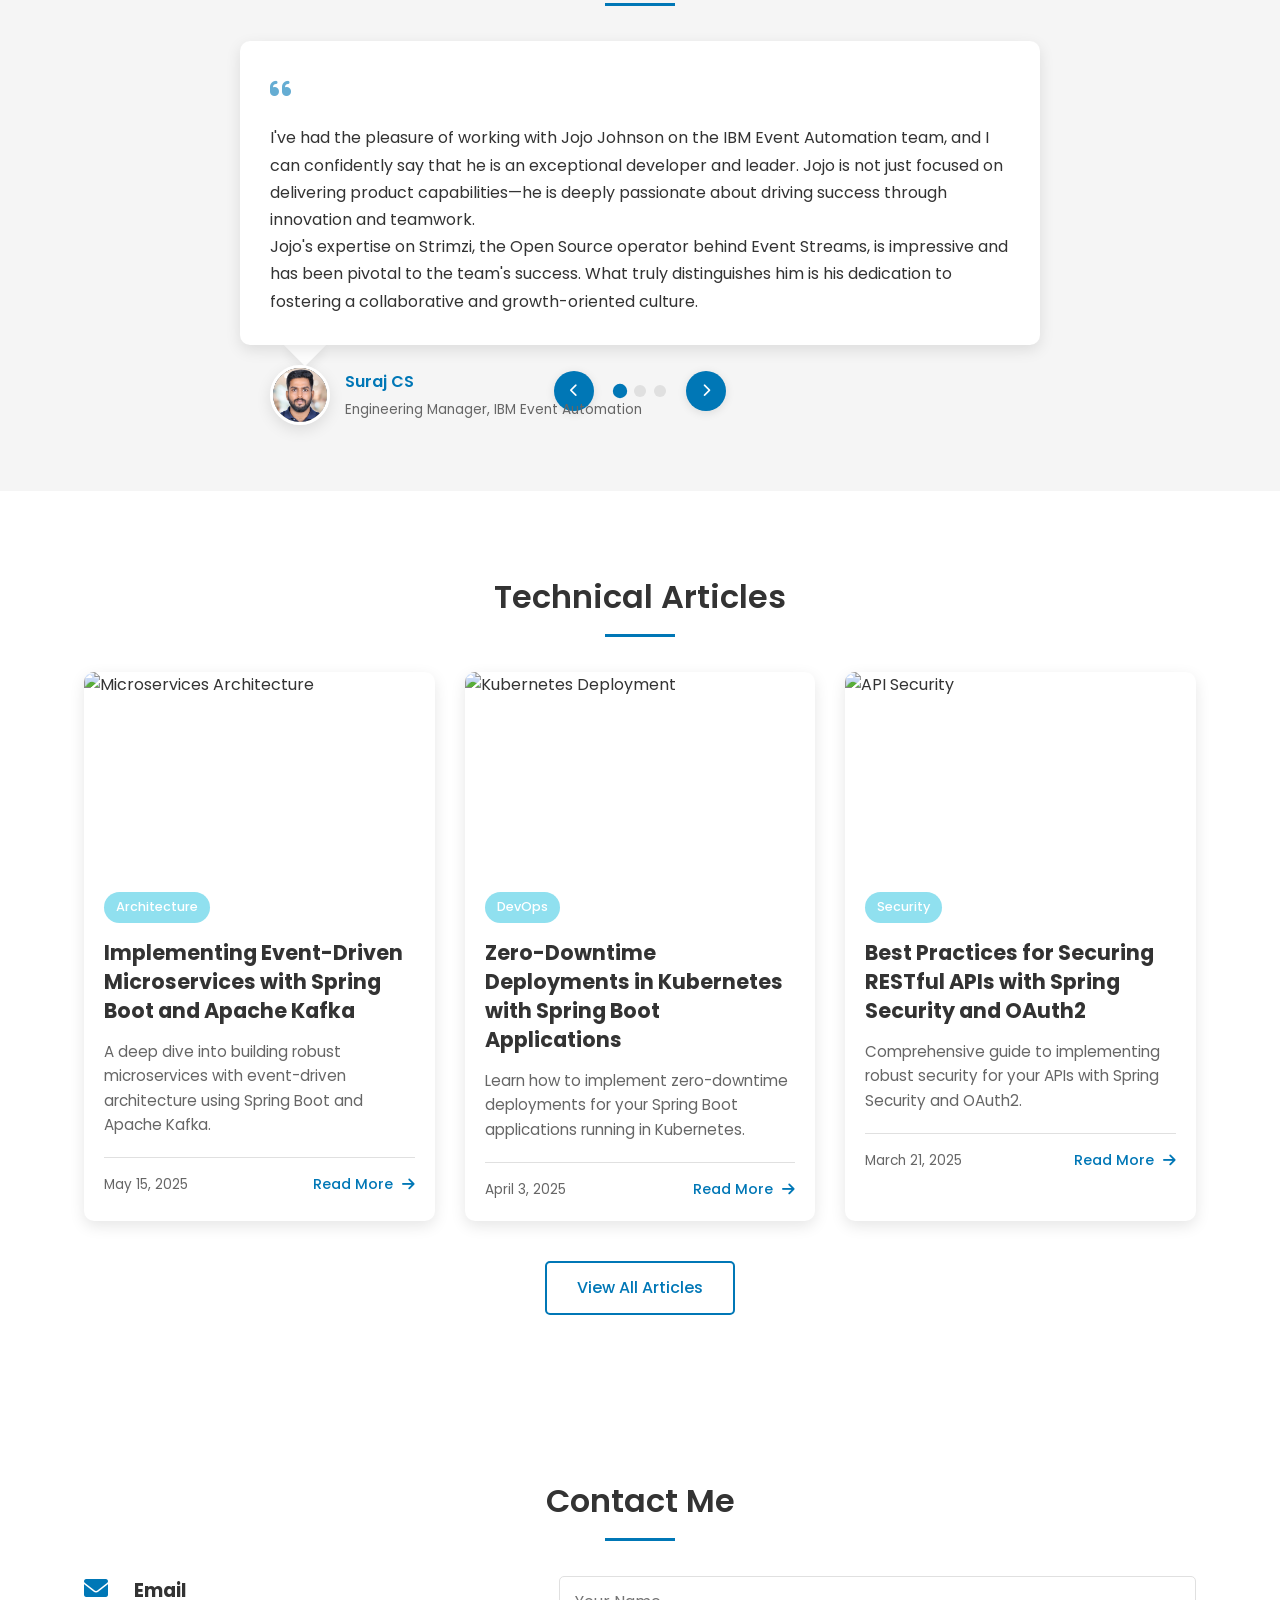
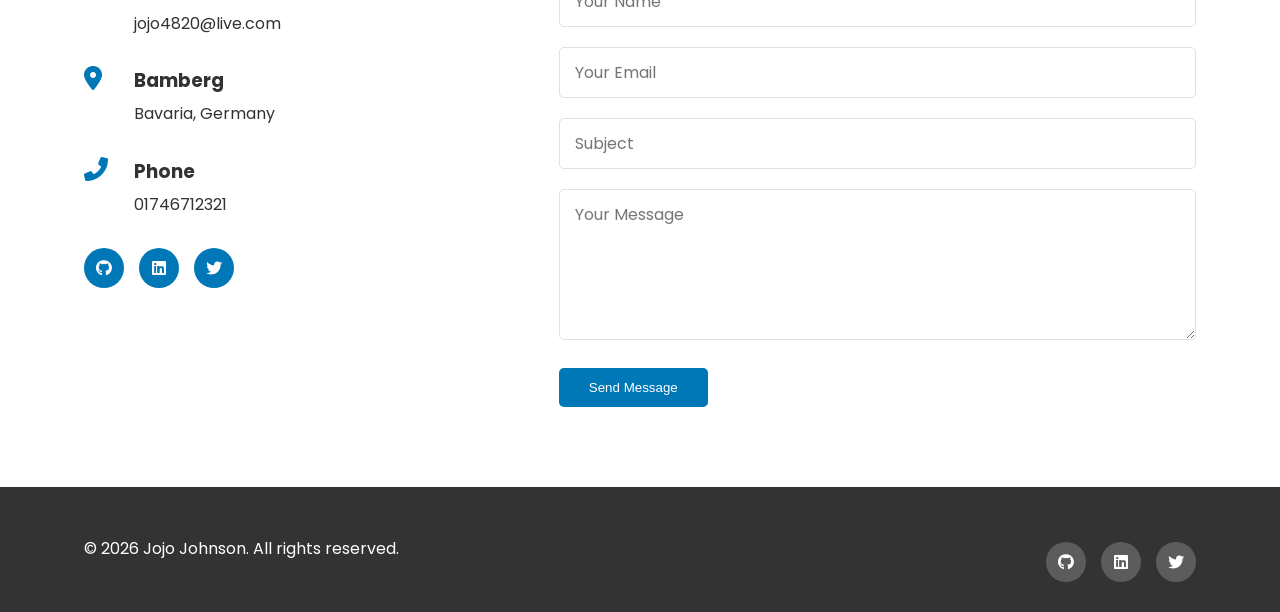
==== commit 5a6d770f: "Adding relevant informations and tech features" ====
--- a/index.html
+++ b/index.html
@@ -3,14 +3,30 @@
 <head>
     <meta charset="UTF-8">
     <meta name="viewport" content="width=device-width, initial-scale=1.0">
-    <title>Java Backend Developer Portfolio</title>
+    <meta name="description" content="Jojo Johnson - Java Backend Developer specializing in microservices, APIs, and scalable solutions">
+    <meta name="keywords" content="Java Developer, Backend Developer, Microservices, API, Spring, Kubernetes, Docker">
+    <meta name="author" content="Jojo Johnson">
+    <meta name="theme-color" content="#0077b6" id="themeColor">
+    <title>Jojo Johnson | Java Backend Developer</title>
     <link rel="stylesheet" href="css/styles.css">
     <link rel="stylesheet" href="https://cdnjs.cloudflare.com/ajax/libs/font-awesome/6.0.0/css/all.min.css">
     <link rel="preconnect" href="https://fonts.googleapis.com">
     <link rel="preconnect" href="https://fonts.gstatic.com" crossorigin>
     <link href="https://fonts.googleapis.com/css2?family=Poppins:wght@300;400;500;600;700&display=swap" rel="stylesheet">
+    <!-- Favicon -->
+    <link rel="icon" type="image/png" href="img/favicon.png">
 </head>
 <body>
+    <div class="preloader">
+        <div class="loader">
+            <div class="spinner">
+                <div class="dot1"></div>
+                <div class="dot2"></div>
+            </div>
+            <div class="loading-text">Loading...</div>
+        </div>
+    </div>
+
     <header>
         <nav>
             <div class="logo">
@@ -24,8 +40,11 @@
             <ul class="nav-links">
                 <li><a href="#home">Home</a></li>
                 <li><a href="#about">About</a></li>
+                <li><a href="#experience">Experience</a></li>
                 <li><a href="#projects">Projects</a></li>
                 <li><a href="#skills">Skills</a></li>
+                <li><a href="#testimonials">Testimonials</a></li>
+                <li><a href="#blog">Blog</a></li>
                 <li><a href="#contact">Contact</a></li>
             </ul>
         </nav>
@@ -34,15 +53,31 @@
     <section id="home" class="hero">
         <div class="container">
             <div class="hero-content">
-                <h1>Hello, I'm <span class="highlight">Your Name</span></h1>
+                <h1>Hello, I'm <span class="highlight typing-text"> Jojo Johnson</span></h1>
                 <p class="profession">Java & Backend Developer</p>
-                <p class="intro">I build robust, scalable, and efficient software systems and applications.</p>
+                <div class="hero-subtitle">
+                    <p class="intro">I build</p>
+                    <div class="dynamic-text-wrapper">
+                        <span class="dynamic-text visible">robust microservices</span>
+                        <span class="dynamic-text">scalable APIs</span>
+                        <span class="dynamic-text">efficient systems</span>
+                        <span class="dynamic-text">cloud-native apps</span>
+                    </div>
+                </div>
+                <div class="tech-stack-icons">
+                    <i class="fab fa-java" title="Java"></i>
+                    <i class="fab fa-python" title="Python"></i>
+                    <i class="fab fa-golang" title="Golang"></i>
+                    <i class="fas fa-cloud" title="Cloud"></i>
+                    <i class="fab fa-docker" title="Docker"></i>
+                </div>
                 <div class="cta-buttons">
                     <a href="#projects" class="btn primary-btn">View My Work</a>
                     <a href="#contact" class="btn secondary-btn">Contact Me</a>
                 </div>
             </div>
         </div>
+        <div class="hero-shape"></div>
     </section>
 
     <section id="about" class="about">
@@ -51,8 +86,27 @@
             <div class="about-content">
                 <div class="about-image">
                     <div class="image-placeholder">
-                        <!-- Replace with your image -->
-                        <i class="fas fa-user-circle"></i>
+                        <!-- Your profile image with lazy loading -->
+                        <img src="img/photo_jj.JPG" alt="Jojo Johnson" class="profile-image" loading="lazy">
+                    </div>
+                    
+                    <div class="personal-details">
+                        <div class="detail">
+                            <i class="fas fa-envelope"></i>
+                            <span>jojo4820@live.com</span>
+                        </div>
+                        <div class="detail">
+                            <i class="fas fa-map-marker-alt"></i>
+                            <span>Bamberg, Bavaria, Germany</span>
+                        </div>
+                        <div class="detail">
+                            <i class="fas fa-graduation-cap"></i>
+                            <span>Degree in Computer Science</span>
+                        </div>
+                        <div class="detail">
+                            <i class="fas fa-phone-alt"></i>
+                            <span>01746712321</span>
+                        </div>
                     </div>
                 </div>
                 <div class="about-text">
@@ -79,25 +133,97 @@
                         </ul>
                     </div>
                     
-                    <div class="personal-details">
-                        <div class="detail">
-                            <i class="fas fa-envelope"></i>
-                            <span>yourname@example.com</span>
-                        </div>
-                        <div class="detail">
-                            <i class="fas fa-map-marker-alt"></i>
-                            <span>City, Country</span>
-                        </div>
-                        <div class="detail">
-                            <i class="fas fa-graduation-cap"></i>
-                            <span>Degree in Computer Science</span>
-                        </div>
-                    </div>
+                    <div class="resume-download">
+                        <h4><i class="fas fa-file-alt"></i> My Resume</h4>
+                        <p>Download my resume to learn more about my experience, education, and qualifications.</p>
+                        <a href="files/jj_res_2025.pdf" download class="btn primary-btn resume-btn">
+                            <i class="fas fa-file-pdf"></i> Download Resume
+                        </a>
+                    </div>
+                    
                     <div class="social-links">
-                        <a href="https://github.com/" target="_blank" title="GitHub"><i class="fab fa-github"></i></a>
-                        <a href="https://linkedin.com/" target="_blank" title="LinkedIn"><i class="fab fa-linkedin"></i></a>
+                        <a href="https://github.com/j4real2208" target="_blank" title="GitHub"><i class="fab fa-github"></i></a>
+                        <a href="https://www.linkedin.com/in/jojojohnson4820/" target="_blank" title="LinkedIn"><i class="fab fa-linkedin"></i></a>
                         <a href="https://twitter.com/" target="_blank" title="Twitter"><i class="fab fa-twitter"></i></a>
-                        <a href="#" title="Download CV" class="cv-link"><i class="fas fa-download"></i> Download CV</a>
+                    </div>
+                </div>
+            </div>
+        </div>
+    </section>
+
+    <section id="experience" class="experience">
+        <div class="container">
+            <h2 class="section-title">Work Experience</h2>
+            <div class="timeline">
+                <!-- Experience 1 -->
+                <div class="timeline-item">
+                    <div class="timeline-dot"></div>
+                    <div class="timeline-date">2025 - Present</div>
+                    <div class="timeline-content">
+                        <h3>Software Developer</h3>
+                        <h4>IBM Germany Research & Development, Böblingen</h4>
+                        <p>Design and maintain IBM CloudPak for Business Automation solutions, leveraging Kubernetes clusters to enable scalable SaaS product delivery. Optimize deployment pipelines for IBM's enterprise automation tools, enhancing system resilience and reducing downtime by 20%. Collaborate with global teams to integrate cloud-native architectures, strengthening interoperability across IBM's product suite.</p>
+                        <div class="timeline-tech-stack">
+                            <span>Kubernetes</span>
+                            <span>CloudPak</span>
+                            <span>SaaS</span>
+                            <span>Cloud-Native</span>
+                        </div>
+                    </div>
+                </div>
+                
+                <!-- Experience 2 -->
+                <div class="timeline-item">
+                    <div class="timeline-dot"></div>
+                    <div class="timeline-date">2025 - Present</div>
+                    <div class="timeline-content">
+                        <h3>Research Assistant – EXPLANYM Project</h3>
+                        <h4>Otto-Friedrich-University Bamberg (HIWI), Bamberg</h4>
+                        <p>Spearhead IT infrastructure for a multi-modal transport research initiative, refactoring a Flutter app to streamline data collection for the City of Bamberg. Deploy and manage CIVITAS CORE Connect on a dedicated Kubernetes instance, ensuring secure hosting of urban mobility data. Coordinate with municipal partners to align technical deliverables with sustainability goals, bridging academia and civic tech.</p>
+                        <div class="timeline-tech-stack">
+                            <span>Flutter</span>
+                            <span>Kubernetes</span>
+                            <span>CIVITAS</span>
+                            <span>Urban Mobility</span>
+                        </div>
+                    </div>
+                </div>
+                
+                <!-- Experience 3 -->
+                <div class="timeline-item">
+                    <div class="timeline-dot"></div>
+                    <div class="timeline-date">2021 - 2024</div>
+                    <div class="timeline-content">
+                        <h3>Software Developer</h3>
+                        <h4>IBM India Private Limited, Kerala</h4>
+                        <p>Engineered 99.9% uptime for Kafka clusters, reducing deployment time by 90% and ensuring operational excellence. Spearheaded integration of two IBM Automation products, boosting compatibility by 30% and increasing reliability by 70%. Developed API backend with 100% code coverage, improving response time by 60% and aligning teams via Open API specifications.</p>
+                        <div class="timeline-tech-stack">
+                            <span>Kafka</span>
+                            <span>IBM CloudPaks</span>
+                            <span>Microservices</span>
+                            <span>Keycloak</span>
+                        </div>
+                        <div class="timeline-achievements">
+                            <span>Automated product version handoffs, reducing process time from 7 days to 1 day</span>
+                            <span>Optimized build processes, cutting build time by 50%</span>
+                            <span>Implemented OIDC authentication for securing microservices</span>
+                        </div>
+                    </div>
+                </div>
+                
+                <!-- Experience 4 -->
+                <div class="timeline-item">
+                    <div class="timeline-dot"></div>
+                    <div class="timeline-date">2019</div>
+                    <div class="timeline-content">
+                        <h3>Network Engineer Apprentice</h3>
+                        <h4>Spectrum Softtech Solutions Pvt. Ltd, Kerala</h4>
+                        <p>Automated network host configuration, reducing setup time by 90%. Analyzed network node reports, ensuring 95% network uptime. Orchestrated team efforts, improving network performance by 25%.</p>
+                        <div class="timeline-tech-stack">
+                            <span>Network Configuration</span>
+                            <span>Automation</span>
+                            <span>System Analysis</span>
+                        </div>
                     </div>
                 </div>
             </div>
@@ -109,75 +235,248 @@
             <h2 class="section-title">My Projects</h2>
             <div class="project-filters">
                 <button class="filter-btn active" data-filter="all">All</button>
-                <button class="filter-btn" data-filter="web">Web</button>
-                <button class="filter-btn" data-filter="mobile">Mobile</button>
-                <button class="filter-btn" data-filter="design">Design</button>
+                <button class="filter-btn" data-filter="microservice">Microservices</button>
+                <button class="filter-btn" data-filter="api">APIs</button>
+                <button class="filter-btn" data-filter="devops">DevOps</button>
             </div>
             <div class="projects-grid">
                 <!-- Project 1 -->
-                <div class="project-card" data-category="web">
+                <div class="project-card" data-category="microservice">
                     <div class="project-img">
                         <div class="img-placeholder">
-                            <i class="fas fa-code"></i>
+                            <i class="fas fa-network-wired"></i>
                         </div>
                     </div>
                     <div class="project-info">
-                        <h3>Project Name</h3>
-                        <p>A brief description of the project and its functionality. Explain what technologies were used.</p>
+                        <h3>E-Commerce Microservices</h3>
+                        <p>A scalable e-commerce backend with independent services for product catalog, inventory, orders, and payments. Implemented message queues for asynchronous communication between services.</p>
                         <div class="project-tags">
-                            <span>HTML</span>
-                            <span>CSS</span>
-                            <span>JavaScript</span>
+                            <span>Java</span>
+                            <span>Spring Boot</span>
+                            <span>Kafka</span>
+                            <span>Docker</span>
                         </div>
                         <div class="project-links">
-                            <a href="#" target="_blank" title="View Live"><i class="fas fa-external-link-alt"></i></a>
-                            <a href="#" target="_blank" title="View Code"><i class="fab fa-github"></i></a>
+                            <a href="https://github.com/j4real2208/ecommerce-microservices" target="_blank" title="View Code"><i class="fab fa-github"></i></a>
+                            <a href="#" class="project-details-btn" title="View Details" data-id="project1"><i class="fas fa-info-circle"></i></a>
                         </div>
                     </div>
                 </div>
                 
                 <!-- Project 2 -->
-                <div class="project-card" data-category="mobile">
+                <div class="project-card" data-category="api">
                     <div class="project-img">
                         <div class="img-placeholder">
-                            <i class="fas fa-mobile-alt"></i>
+                            <i class="fas fa-cloud"></i>
                         </div>
                     </div>
                     <div class="project-info">
-                        <h3>Mobile App</h3>
-                        <p>A mobile application built with modern frameworks. This shows my ability to create cross-platform applications.</p>
+                        <h3>Banking API Platform</h3>
+                        <p>A secure REST API platform for banking operations with JWT authentication, rate limiting, and comprehensive documentation. Implemented hexagonal architecture for better maintainability.</p>
                         <div class="project-tags">
-                            <span>React Native</span>
-                            <span>Firebase</span>
+                            <span>Java</span>
+                            <span>Spring Security</span>
+                            <span>Swagger</span>
+                            <span>JUnit</span>
                         </div>
                         <div class="project-links">
-                            <a href="#" target="_blank" title="View Live"><i class="fas fa-external-link-alt"></i></a>
-                            <a href="#" target="_blank" title="View Code"><i class="fab fa-github"></i></a>
+                            <a href="https://github.com/j4real2208/banking-api" target="_blank" title="View Code"><i class="fab fa-github"></i></a>
+                            <a href="#" class="project-details-btn" title="View Details" data-id="project2"><i class="fas fa-info-circle"></i></a>
                         </div>
                     </div>
                 </div>
                 
                 <!-- Project 3 -->
-                <div class="project-card" data-category="design">
+                <div class="project-card" data-category="devops">
                     <div class="project-img">
                         <div class="img-placeholder">
-                            <i class="fas fa-paint-brush"></i>
+                            <i class="fas fa-dharmachakra"></i>
                         </div>
                     </div>
                     <div class="project-info">
-                        <h3>Design Project</h3>
-                        <p>A design project showcasing UI/UX skills and creative thinking. Created with modern design principles.</p>
+                        <h3>CI/CD Pipeline for Microservices</h3>
+                        <p>Designed and implemented a comprehensive CI/CD pipeline for microservices deployment. Features automatic testing, Docker image building, and Kubernetes deployment.</p>
                         <div class="project-tags">
-                            <span>Figma</span>
-                            <span>UI/UX</span>
+                            <span>Jenkins</span>
+                            <span>Kubernetes</span>
+                            <span>Docker</span>
+                            <span>Terraform</span>
                         </div>
                         <div class="project-links">
-                            <a href="#" target="_blank" title="View Design"><i class="fas fa-external-link-alt"></i></a>
-                        </div>
-                    </div>
-                </div>
-                
-                <!-- Add more project cards as needed -->
+                            <a href="https://github.com/j4real2208/kube-cicd" target="_blank" title="View Code"><i class="fab fa-github"></i></a>
+                            <a href="#" class="project-details-btn" title="View Details" data-id="project3"><i class="fas fa-info-circle"></i></a>
+                        </div>
+                    </div>
+                </div>
+                
+                <!-- Project 4 -->
+                <div class="project-card" data-category="api">
+                    <div class="project-img">
+                        <div class="img-placeholder">
+                            <i class="fas fa-exchange-alt"></i>
+                        </div>
+                    </div>
+                    <div class="project-info">
+                        <h3>Real-Time Data Processing</h3>
+                        <p>Developed a high-throughput system for processing and analyzing streaming data with Apache Kafka and Spring Cloud Stream. Includes monitoring and alerting capabilities.</p>
+                        <div class="project-tags">
+                            <span>Kafka Streams</span>
+                            <span>Spring Boot</span>
+                            <span>Prometheus</span>
+                            <span>Grafana</span>
+                        </div>
+                        <div class="project-links">
+                            <a href="https://github.com/j4real2208/stream-processor" target="_blank" title="View Code"><i class="fab fa-github"></i></a>
+                            <a href="#" class="project-details-btn" title="View Details" data-id="project4"><i class="fas fa-info-circle"></i></a>
+                        </div>
+                    </div>
+                </div>
+            </div>
+            
+            <!-- Project Detail Modals -->
+            <div class="project-modal-overlay" id="projectModalOverlay"></div>
+            
+            <!-- Project 1 Modal -->
+            <div class="project-modal" id="project1Modal">
+                <div class="modal-header">
+                    <h3>E-Commerce Microservices</h3>
+                    <button class="modal-close-btn"><i class="fas fa-times"></i></button>
+                </div>
+                <div class="modal-body">
+                    <p><strong>Description:</strong> A complete e-commerce backend system built with a microservices architecture. The system consists of independent services for product management, inventory control, order processing, and payment handling.</p>
+                    
+                    <h4>Key Features:</h4>
+                    <ul>
+                        <li>Service discovery and registration with Eureka</li>
+                        <li>API Gateway for centralized routing and security</li>
+                        <li>Event-driven architecture using Apache Kafka</li>
+                        <li>Distributed tracing with Spring Cloud Sleuth and Zipkin</li>
+                        <li>Circuit breaking pattern with Resilience4j</li>
+                        <li>Containerized with Docker and orchestrated with Kubernetes</li>
+                    </ul>
+                    
+                    <h4>Technical Details:</h4>
+                    <ul>
+                        <li>Implemented the CQRS pattern for better scalability</li>
+                        <li>Used Spring Cloud Config for centralized configuration management</li>
+                        <li>Implemented OAuth2 authentication with Keycloak</li>
+                        <li>Comprehensive test coverage with JUnit and Testcontainers</li>
+                    </ul>
+                    
+                    <h4>Results & Impact:</h4>
+                    <ul>
+                        <li>Reduced system latency by 40% compared to the monolithic predecessor</li>
+                        <li>Improved scalability allowing the system to handle 3x the previous transaction volume</li>
+                        <li>Enhanced developer productivity with independent service deployment</li>
+                    </ul>
+                </div>
+            </div>
+            
+            <!-- Project 2 Modal -->
+            <div class="project-modal" id="project2Modal">
+                <div class="modal-header">
+                    <h3>Banking API Platform</h3>
+                    <button class="modal-close-btn"><i class="fas fa-times"></i></button>
+                </div>
+                <div class="modal-body">
+                    <p><strong>Description:</strong> A secure RESTful API platform for banking operations that supports account management, transactions, and reporting functionalities.</p>
+                    
+                    <h4>Key Features:</h4>
+                    <ul>
+                        <li>Secure authentication with JWT and OAuth2</li>
+                        <li>Two-factor authentication for sensitive operations</li>
+                        <li>Comprehensive API documentation with Swagger/OpenAPI</li>
+                        <li>Rate limiting and throttling to prevent abuse</li>
+                        <li>Audit logging for compliance requirements</li>
+                    </ul>
+                    
+                    <h4>Technical Details:</h4>
+                    <ul>
+                        <li>Implemented hexagonal architecture for better separation of concerns</li>
+                        <li>Used Spring Data JPA with optimized database interactions</li>
+                        <li>Implemented custom validators and exception handlers</li>
+                        <li>Comprehensive test suite with unit, integration, and contract tests</li>
+                    </ul>
+                    
+                    <h4>Results & Impact:</h4>
+                    <ul>
+                        <li>Successfully passed security audit with zero critical vulnerabilities</li>
+                        <li>Decreased development time for new features by 35%</li>
+                        <li>Improved system reliability with 99.99% uptime</li>
+                    </ul>
+                </div>
+            </div>
+            
+            <!-- Project 3 Modal -->
+            <div class="project-modal" id="project3Modal">
+                <div class="modal-header">
+                    <h3>CI/CD Pipeline for Microservices</h3>
+                    <button class="modal-close-btn"><i class="fas fa-times"></i></button>
+                </div>
+                <div class="modal-body">
+                    <p><strong>Description:</strong> A complete CI/CD pipeline for automating the build, test, and deployment process of microservices to Kubernetes clusters.</p>
+                    
+                    <h4>Key Features:</h4>
+                    <ul>
+                        <li>Automated build triggering on code commits</li>
+                        <li>Multi-stage builds with dependency caching</li>
+                        <li>Comprehensive testing at each stage</li>
+                        <li>Automated vulnerability scanning of Docker images</li>
+                        <li>Blue/Green deployment strategy for zero-downtime updates</li>
+                    </ul>
+                    
+                    <h4>Technical Details:</h4>
+                    <ul>
+                        <li>Jenkins pipelines defined as code</li>
+                        <li>Infrastructure as Code with Terraform</li>
+                        <li>Helm charts for Kubernetes deployments</li>
+                        <li>Monitoring and alerting with Prometheus and Grafana</li>
+                    </ul>
+                    
+                    <h4>Results & Impact:</h4>
+                    <ul>
+                        <li>Reduced deployment time from hours to minutes</li>
+                        <li>Eliminated deployment-related downtime</li>
+                        <li>Improved code quality through automated testing and security scanning</li>
+                        <li>Streamlined developer workflow and increased productivity</li>
+                    </ul>
+                </div>
+            </div>
+            
+            <!-- Project 4 Modal -->
+            <div class="project-modal" id="project4Modal">
+                <div class="modal-header">
+                    <h3>Real-Time Data Processing</h3>
+                    <button class="modal-close-btn"><i class="fas fa-times"></i></button>
+                </div>
+                <div class="modal-body">
+                    <p><strong>Description:</strong> A high-performance system for processing and analyzing streaming data in real-time, capable of handling millions of events per second.</p>
+                    
+                    <h4>Key Features:</h4>
+                    <ul>
+                        <li>Real-time data ingestion and processing</li>
+                        <li>Complex event processing with sliding time windows</li>
+                        <li>Dynamic scaling based on workload</li>
+                        <li>Real-time dashboards for monitoring data flows</li>
+                        <li>Anomaly detection with configurable alerting</li>
+                    </ul>
+                    
+                    <h4>Technical Details:</h4>
+                    <ul>
+                        <li>Implemented with Kafka Streams and Spring Cloud Stream</li>
+                        <li>Used the KTable and KStream abstractions for stateful processing</li>
+                        <li>Custom serialization/deserialization for optimal performance</li>
+                        <li>Integration with Prometheus and Grafana for monitoring</li>
+                    </ul>
+                    
+                    <h4>Results & Impact:</h4>
+                    <ul>
+                        <li>Processed over 1 million events per second with sub-second latency</li>
+                        <li>Reduced data processing costs by 45% compared to previous solution</li>
+                        <li>Enabled new business capabilities through real-time insights</li>
+                        <li>Provided critical alerting that prevented several potential system outages</li>
+                    </ul>
+                </div>
             </div>
         </div>
     </section>
@@ -285,6 +584,137 @@
                         </div>
                     </div>
                 </div>
+            </div>
+        </div>
+    </section>
+
+    <section id="testimonials" class="testimonials">
+        <div class="container">
+            <h2 class="section-title">What People Say</h2>
+            <div class="testimonials-slider">
+                <div class="testimonial-container">
+                    <!-- Testimonial 1 - Manager's Recommendation -->
+                    <div class="testimonial-card active">
+                        <div class="testimonial-content">
+                            <div class="quote-icon"><i class="fas fa-quote-left"></i></div>
+                            <p>I've had the pleasure of working with Jojo Johnson on the IBM Event Automation team, and I can confidently say that he is an exceptional developer and leader. Jojo is not just focused on delivering product capabilities—he is deeply passionate about driving success through innovation and teamwork.</p>
+                            <p>Jojo's expertise on Strimzi, the Open Source operator behind Event Streams, is impressive and has been pivotal to the team's success. What truly distinguishes him is his dedication to fostering a collaborative and growth-oriented culture.</p>
+                        </div>
+                        <div class="testimonial-author">
+                            <div class="author-avatar">
+                                <img src="img/1725631251952.jpeg" alt="Suraj CS" loading="lazy">
+                            </div>
+                            <div class="author-info">
+                                <h4>Suraj CS</h4>
+                                <p>Engineering Manager, IBM Event Automation</p>
+                            </div>
+                        </div>
+                    </div>
+                    
+                    <!-- Testimonial 2 -->
+                    <div class="testimonial-card">
+                        <div class="testimonial-content">
+                            <div class="quote-icon"><i class="fas fa-quote-left"></i></div>
+                            <p>Jojo has made a significant impact across operations and deployments of the Event Streams component, a key backbone of the Event Automation product suite. He led the development of crucial integrations with third-party authenticators, improved user and admin functions, and enhanced the product's CLI and REST interfaces.</p>
+                            <p>His proactive mindset, team coordination skills, and relentless pursuit of excellence make him an invaluable asset to any organization.</p>
+                        </div>
+                        <div class="testimonial-author">
+                            <div class="author-avatar">
+                                <img src="img/1725631251952.jpeg" alt="Suraj CS" loading="lazy">
+                            </div>
+                            <div class="author-info">
+                                <h4>Suraj CS</h4>
+                                <p>Engineering Manager, IBM Event Automation</p>
+                            </div>
+                        </div>
+                    </div>
+                    
+                    <!-- Testimonial 3 -->
+                    <div class="testimonial-card">
+                        <div class="testimonial-content">
+                            <div class="quote-icon"><i class="fas fa-quote-left"></i></div>
+                            <p>What sets Jojo apart is how he consistently organizes educational sessions, encourages product enhancements, reduces tech debt, and inspires continuous improvement across the team. I highly recommend him for any future roles in event-driven architectures, operations, or development teams.</p>
+                            <p>Would like to work with him again whenever possible, and wish him great luck on his academic and career pursuits in future!</p>
+                        </div>
+                        <div class="testimonial-author">
+                            <div class="author-avatar">
+                                <img src="img/1725631251952.jpeg" alt="Suraj CS" loading="lazy">
+                            </div>
+                            <div class="author-info">
+                                <h4>Suraj CS</h4>
+                                <p>Engineering Manager, IBM Event Automation</p>
+                            </div>
+                        </div>
+                    </div>
+                </div>
+                
+                <div class="testimonial-controls">
+                    <button class="testimonial-btn prev-btn"><i class="fas fa-chevron-left"></i></button>
+                    <div class="testimonial-dots">
+                        <span class="dot active" data-index="0"></span>
+                        <span class="dot" data-index="1"></span>
+                        <span class="dot" data-index="2"></span>
+                    </div>
+                    <button class="testimonial-btn next-btn"><i class="fas fa-chevron-right"></i></button>
+                </div>
+            </div>
+        </div>
+    </section>
+
+    <section id="blog" class="blog">
+        <div class="container">
+            <h2 class="section-title">Technical Articles</h2>
+            <div class="blog-grid">
+                <!-- Blog Post 1 -->
+                <div class="blog-card">
+                    <div class="blog-img">
+                        <img src="https://picsum.photos/seed/java1/600/400" alt="Microservices Architecture" loading="lazy">
+                    </div>
+                    <div class="blog-content">
+                        <div class="blog-tag">Architecture</div>
+                        <h3>Implementing Event-Driven Microservices with Spring Boot and Apache Kafka</h3>
+                        <p>A deep dive into building robust microservices with event-driven architecture using Spring Boot and Apache Kafka.</p>
+                        <div class="blog-footer">
+                            <span class="blog-date">May 15, 2025</span>
+                            <a href="#" class="blog-read-more">Read More <i class="fas fa-arrow-right"></i></a>
+                        </div>
+                    </div>
+                </div>
+                
+                <!-- Blog Post 2 -->
+                <div class="blog-card">
+                    <div class="blog-img">
+                        <img src="https://picsum.photos/seed/java2/600/400" alt="Kubernetes Deployment" loading="lazy">
+                    </div>
+                    <div class="blog-content">
+                        <div class="blog-tag">DevOps</div>
+                        <h3>Zero-Downtime Deployments in Kubernetes with Spring Boot Applications</h3>
+                        <p>Learn how to implement zero-downtime deployments for your Spring Boot applications running in Kubernetes.</p>
+                        <div class="blog-footer">
+                            <span class="blog-date">April 3, 2025</span>
+                            <a href="#" class="blog-read-more">Read More <i class="fas fa-arrow-right"></i></a>
+                        </div>
+                    </div>
+                </div>
+                
+                <!-- Blog Post 3 -->
+                <div class="blog-card">
+                    <div class="blog-img">
+                        <img src="https://picsum.photos/seed/java3/600/400" alt="API Security" loading="lazy">
+                    </div>
+                    <div class="blog-content">
+                        <div class="blog-tag">Security</div>
+                        <h3>Best Practices for Securing RESTful APIs with Spring Security and OAuth2</h3>
+                        <p>Comprehensive guide to implementing robust security for your APIs with Spring Security and OAuth2.</p>
+                        <div class="blog-footer">
+                            <span class="blog-date">March 21, 2025</span>
+                            <a href="#" class="blog-read-more">Read More <i class="fas fa-arrow-right"></i></a>
+                        </div>
+                    </div>
+                </div>
+            </div>
+            <div class="blog-cta">
+                <a href="#" class="btn secondary-btn">View All Articles</a>
             </div>
         </div>
     </section>
@@ -298,31 +728,33 @@
                         <i class="fas fa-envelope"></i>
                         <div>
                             <h3>Email</h3>
-                            <p>yourname@example.com</p>
+                            <p>jojo4820@live.com</p>
                         </div>
                     </div>
                     <div class="info-item">
                         <i class="fas fa-map-marker-alt"></i>
                         <div>
-                            <h3>Location</h3>
-                            <p>City, Country</p>
+                            <h3>Bamberg</h3>
+                            <p>Bavaria, Germany</p>
                         </div>
                     </div>
                     <div class="info-item">
                         <i class="fas fa-phone-alt"></i>
                         <div>
                             <h3>Phone</h3>
-                            <p>(Optional) Your phone number</p>
+                            <p>01746712321</p>
                         </div>
                     </div>
                     <div class="social-links">
-                        <a href="https://github.com/" target="_blank" title="GitHub"><i class="fab fa-github"></i></a>
-                        <a href="https://linkedin.com/" target="_blank" title="LinkedIn"><i class="fab fa-linkedin"></i></a>
+                        <a href="https://github.com/j4real2208" target="_blank" title="GitHub"><i class="fab fa-github"></i></a>
+                        <a href="https://www.linkedin.com/in/jojojohnson4820/" target="_blank" title="LinkedIn"><i class="fab fa-linkedin"></i></a>
                         <a href="https://twitter.com/" target="_blank" title="Twitter"><i class="fab fa-twitter"></i></a>
                     </div>
                 </div>
                 <div class="contact-form">
-                    <form id="contactForm">
+                    <form id="contactForm" action="https://formspree.io/f/xgegjoae" method="POST">
+                        <input type="hidden" name="_subject" value="New message from Portfolio Website">
+                        <input type="text" name="_gotcha" style="display:none">
                         <div class="form-group">
                             <input type="text" id="name" name="name" placeholder="Your Name" required>
                         </div>
@@ -345,10 +777,10 @@
     <footer>
         <div class="container">
             <div class="footer-content">
-                <p>&copy; <span id="currentYear"></span> Your Name. All rights reserved.</p>
+                <p>&copy; <span id="currentYear"></span> Jojo Johnson. All rights reserved.</p>
                 <div class="social-links">
-                    <a href="https://github.com/" target="_blank" title="GitHub"><i class="fab fa-github"></i></a>
-                    <a href="https://linkedin.com/" target="_blank" title="LinkedIn"><i class="fab fa-linkedin"></i></a>
+                    <a href="https://github.com/j4real2208" target="_blank" title="GitHub"><i class="fab fa-github"></i></a>
+                    <a href="https://www.linkedin.com/in/jojojohnson4820/" target="_blank" title="LinkedIn"><i class="fab fa-linkedin"></i></a>
                     <a href="https://twitter.com/" target="_blank" title="Twitter"><i class="fab fa-twitter"></i></a>
                 </div>
             </div>
@@ -359,6 +791,10 @@
         <i class="fas fa-arrow-up"></i>
     </a>
 
+    <div class="theme-toggle" id="themeToggle">
+        <i class="fas fa-moon"></i>
+    </div>
+
     <script src="js/script.js"></script>
 </body>
 </html>
--- a/css/styles.css
+++ b/css/styles.css
@@ -1,8 +1,11 @@
 /* Global Styles */
 :root {
     --primary-color: #0077b6;
+    --primary-color-rgb: 0, 119, 182;
     --secondary-color: #00b4d8;
+    --secondary-color-rgb: 0, 180, 216;
     --accent-color: #90e0ef;
+    --accent-color-rgb: 144, 224, 239;
     --background-color: #ffffff;
     --text-color: #333333;
     --light-gray: #f5f5f5;
@@ -10,6 +13,21 @@
     --dark-gray: #666666;
     --box-shadow: 0 5px 15px rgba(0, 0, 0, 0.1);
     --transition: all 0.3s ease;
+}
+
+[data-theme="dark"] {
+    --primary-color: #00b4d8;
+    --primary-color-rgb: 0, 180, 216;
+    --secondary-color: #0077b6;
+    --secondary-color-rgb: 0, 119, 182;
+    --accent-color: #0096c7;
+    --accent-color-rgb: 0, 150, 199;
+    --background-color: #121212;
+    --text-color: #f0f0f0;
+    --light-gray: #2a2a2a;
+    --medium-gray: #404040;
+    --dark-gray: #909090;
+    --box-shadow: 0 5px 15px rgba(0, 0, 0, 0.3);
 }
 
 /* Custom Icons */
@@ -206,6 +224,45 @@
     align-items: center;
     background: linear-gradient(rgba(255, 255, 255, 0.9), rgba(255, 255, 255, 0.7)), url('../img/hero-bg.jpg') center/cover;
     margin-top: 70px;
+    position: relative;
+    overflow: hidden;
+}
+
+.hero-shape {
+    position: absolute;
+    bottom: -1px;
+    left: 0;
+    width: 100%;
+    height: 150px;
+    background-image: url("data:image/svg+xml,%3Csvg xmlns='http://www.w3.org/2000/svg' viewBox='0 0 1440 320'%3E%3Cpath fill='%23ffffff' fill-opacity='1' d='M0,96L48,117.3C96,139,192,181,288,176C384,171,480,117,576,117.3C672,117,768,171,864,186.7C960,203,1056,181,1152,165.3C1248,149,1344,139,1392,133.3L1440,128L1440,320L1392,320C1344,320,1248,320,1152,320C1056,320,960,320,864,320C768,320,672,320,576,320C480,320,384,320,288,320C192,320,96,320,48,320L0,320Z'%3E%3C/path%3E%3C/svg%3E");
+    background-size: cover;
+    background-position: center;
+}
+
+[data-theme="dark"] .hero-shape {
+    background-image: url("data:image/svg+xml,%3Csvg xmlns='http://www.w3.org/2000/svg' viewBox='0 0 1440 320'%3E%3Cpath fill='%23121212' fill-opacity='1' d='M0,96L48,117.3C96,139,192,181,288,176C384,171,480,117,576,117.3C672,117,768,171,864,186.7C960,203,1056,181,1152,165.3C1248,149,1344,139,1392,133.3L1440,128L1440,320L1392,320C1344,320,1248,320,1152,320C1056,320,960,320,864,320C768,320,672,320,576,320C480,320,384,320,288,320C192,320,96,320,48,320L0,320Z'%3E%3C/path%3E%3C/svg%3E");
+}
+
+.typing-text {
+    position: relative;
+}
+
+.typing-text::after {
+    content: "|";
+    position: absolute;
+    right: -10px;
+    width: 1px;
+    height: 100%;
+    animation: blink 1s step-end infinite;
+}
+
+@keyframes blink {
+    0%, 100% {
+        opacity: 1;
+    }
+    50% {
+        opacity: 0;
+    }
 }
 
 .hero-content {
@@ -257,6 +314,57 @@
     }
 }
 
+.hero-subtitle {
+    display: flex;
+    align-items: center;
+    justify-content: center;
+    gap: 10px;
+    margin-bottom: 30px;
+    min-height: 36px;
+}
+
+.dynamic-text-wrapper {
+    position: relative;
+    height: 36px;
+    overflow: hidden;
+}
+
+.dynamic-text {
+    position: absolute;
+    left: 0;
+    top: 0;
+    color: var(--primary-color);
+    font-weight: 500;
+    opacity: 0;
+    transform: translateY(20px);
+    transition: all 0.5s ease;
+}
+
+.dynamic-text.visible {
+    opacity: 1;
+    transform: translateY(0);
+}
+
+.tech-stack-icons {
+    display: flex;
+    justify-content: center;
+    gap: 20px;
+    margin-bottom: 30px;
+    animation: fadeIn 1s ease-in-out 0.9s forwards;
+    opacity: 0;
+}
+
+.tech-stack-icons i {
+    font-size: 2rem;
+    color: var(--dark-gray);
+    transition: all 0.3s ease;
+}
+
+.tech-stack-icons i:hover {
+    color: var(--primary-color);
+    transform: scale(1.1);
+}
+
 /* About Section */
 .about {
     background-color: var(--light-gray);
@@ -271,7 +379,7 @@
 .about-image {
     flex: 1;
     display: flex;
-    justify-content: center;
+    flex-direction: column;
     align-items: center;
 }
 
@@ -332,6 +440,18 @@
     overflow: hidden;
 }
 
+.profile-image {
+    width: 100%;
+    height: 100%;
+    object-fit: cover;
+    object-position: center;
+    transition: transform 0.5s ease;
+}
+
+.profile-image:hover {
+    transform: scale(1.05);
+}
+
 .image-placeholder i {
     font-size: 150px;
     color: var(--dark-gray);
@@ -348,6 +468,20 @@
 
 .personal-details {
     margin: 25px 0;
+    width: 100%;
+}
+
+.about-image .personal-details {
+    margin-top: 25px;
+    background-color: white;
+    border-radius: 8px;
+    padding: 20px;
+    box-shadow: var(--box-shadow);
+    max-width: 300px;
+}
+
+[data-theme="dark"] .about-image .personal-details {
+    background-color: #1e1e1e;
 }
 
 .detail {
@@ -365,7 +499,11 @@
 .social-links {
     display: flex;
     gap: 15px;
-    margin-top: 20px;
+    margin-top: 25px;
+}
+
+.about-text .social-links {
+    justify-content: flex-start;
 }
 
 .social-links a {
@@ -389,8 +527,27 @@
 
 .cv-link {
     width: auto !important;
-    padding: 0 15px;
+    padding: 8px 16px;
     border-radius: 25px !important;
+    font-weight: 500;
+    background-color: var(--accent-color);
+    color: var(--text-color) !important;
+    transition: transform 0.3s ease, box-shadow 0.3s ease, background-color 0.3s ease;
+    margin-left: 10px;
+    display: inline-flex;
+    align-items: center;
+    gap: 8px;
+}
+
+.cv-link:hover {
+    background-color: var(--primary-color);
+    color: white !important;
+    transform: translateY(-3px);
+    box-shadow: 0 5px 15px rgba(0, 0, 0, 0.2);
+}
+
+.cv-link i {
+    font-size: 1.1rem;
 }
 
 /* Projects Section */
@@ -624,6 +781,12 @@
     background-color: var(--text-color);
     color: white;
     padding: 30px 0;
+    transition: var(--transition);
+}
+
+[data-theme="dark"] footer {
+    background-color: #0a0a0a;
+    border-top: 1px solid #333;
 }
 
 .footer-content {
@@ -634,6 +797,11 @@
 
 footer .social-links a {
     background-color: rgba(255, 255, 255, 0.2);
+    transition: var(--transition);
+}
+
+[data-theme="dark"] footer .social-links a {
+    background-color: rgba(255, 255, 255, 0.1);
 }
 
 /* Scroll to Top Button */
@@ -666,6 +834,733 @@
     transform: translateY(-3px);
 }
 
+/* Resume Download Section */
+.resume-download {
+    margin: 25px 0;
+    padding: 20px;
+    border-radius: 8px;
+    background-color: white;
+    box-shadow: var(--box-shadow);
+    text-align: center;
+}
+
+.resume-download h4 {
+    color: var(--primary-color);
+    margin-bottom: 15px;
+    display: flex;
+    align-items: center;
+    justify-content: center;
+    font-size: 1.1rem;
+}
+
+.resume-download h4 i {
+    margin-right: 10px;
+    font-size: 1.2rem;
+}
+
+.resume-download p {
+    margin-bottom: 20px;
+    color: var(--dark-gray);
+}
+
+.resume-download {
+    margin: 25px 0 30px;
+}
+
+.resume-btn {
+    display: inline-flex;
+    align-items: center;
+    gap: 10px;
+    padding: 12px 25px;
+    font-weight: 500;
+    transition: transform 0.3s ease, box-shadow 0.3s ease;
+}
+
+.resume-btn:hover {
+    transform: translateY(-3px);
+    box-shadow: 0 8px 20px rgba(0, 0, 0, 0.2);
+}
+
+[data-theme="dark"] .resume-download {
+    background-color: #1e1e1e;
+}
+
+[data-theme="dark"] .resume-download p {
+    color: #c0c0c0;
+}
+
+/* Experience Timeline */
+.experience {
+    background-color: var(--light-gray);
+}
+
+.timeline {
+    position: relative;
+    max-width: 800px;
+    margin: 0 auto;
+    padding: 20px 0;
+}
+
+.timeline::before {
+    content: "";
+    position: absolute;
+    top: 0;
+    bottom: 0;
+    left: 50%;
+    width: 3px;
+    background: var(--primary-color);
+    transform: translateX(-50%);
+}
+
+.timeline-item {
+    position: relative;
+    margin-bottom: 60px;
+}
+
+.timeline-dot {
+    position: absolute;
+    left: 50%;
+    width: 20px;
+    height: 20px;
+    background: var(--primary-color);
+    border-radius: 50%;
+    transform: translateX(-50%);
+    z-index: 2;
+    box-shadow: var(--box-shadow);
+    transition: all 0.3s ease;
+}
+
+.timeline-item:hover .timeline-dot {
+    background: var(--secondary-color);
+    transform: translateX(-50%) scale(1.2);
+}
+
+.timeline-date {
+    position: absolute;
+    top: 0;
+    left: 0;
+    width: calc(50% - 40px);
+    text-align: right;
+    padding-right: 30px;
+    font-weight: 600;
+    color: var(--primary-color);
+}
+
+.timeline-content {
+    position: relative;
+    width: calc(50% - 40px);
+    left: calc(50% + 40px);
+    padding: 20px;
+    background: var(--background-color);
+    border-radius: 8px;
+    box-shadow: var(--box-shadow);
+    transition: transform 0.3s ease;
+}
+
+.timeline-content:hover {
+    transform: translateY(-5px);
+}
+
+.timeline-content h3 {
+    margin-bottom: 5px;
+    color: var(--primary-color);
+}
+
+.timeline-content h4 {
+    margin-bottom: 15px;
+    color: var(--dark-gray);
+    font-size: 0.9rem;
+}
+
+.timeline-tech-stack {
+    margin-top: 15px;
+    display: flex;
+    flex-wrap: wrap;
+    gap: 8px;
+}
+
+.timeline-tech-stack span {
+    display: inline-block;
+    padding: 5px 10px;
+    font-size: 0.8rem;
+    background-color: var(--accent-color);
+    color: var(--background-color);
+    border-radius: 20px;
+}
+
+.timeline-achievements {
+    margin-top: 12px;
+    display: flex;
+    flex-direction: column;
+    gap: 8px;
+}
+
+.timeline-achievements span {
+    display: block;
+    padding: 5px 10px;
+    font-size: 0.85rem;
+    background-color: rgba(var(--primary-color-rgb), 0.1);
+    color: var(--primary-color);
+    border-radius: 5px;
+    border-left: 3px solid var(--primary-color);
+}
+
+[data-theme="dark"] .timeline-achievements span {
+    background-color: rgba(var(--primary-color-rgb), 0.2);
+    color: var(--accent-color);
+}
+
+/* Make timeline responsive */
+@media screen and (max-width: 768px) {
+    .timeline::before {
+        left: 40px;
+    }
+    
+    .timeline-date {
+        width: 100%;
+        left: 70px;
+        text-align: left;
+        padding-left: 0;
+        padding-right: 0;
+        top: -30px;
+    }
+    
+    .timeline-content {
+        width: calc(100% - 80px);
+        left: 80px;
+    }
+    
+    .timeline-dot {
+        left: 40px;
+    }
+}
+
+/* Preloader Styles */
+.preloader {
+    position: fixed;
+    top: 0;
+    left: 0;
+    width: 100%;
+    height: 100%;
+    background-color: var(--background-color);
+    display: flex;
+    justify-content: center;
+    align-items: center;
+    z-index: 9999;
+    transition: opacity 0.5s ease, visibility 0.5s ease;
+}
+
+.preloader.loaded {
+    opacity: 0;
+    visibility: hidden;
+}
+
+.spinner {
+    width: 40px;
+    height: 40px;
+    position: relative;
+    margin: 0 auto;
+}
+
+.dot1, .dot2 {
+    width: 100%;
+    height: 100%;
+    border-radius: 50%;
+    background-color: var(--primary-color);
+    opacity: 0.6;
+    position: absolute;
+    top: 0;
+    left: 0;
+    animation: bounce 2.0s infinite ease-in-out;
+}
+
+.dot2 {
+    animation-delay: -1.0s;
+}
+
+@keyframes bounce {
+    0%, 100% { 
+        transform: scale(0.0);
+    } 
+    50% { 
+        transform: scale(1.0);
+    }
+}
+
+.loading-text {
+    margin-top: 60px;
+    text-align: center;
+    font-size: 1rem;
+    color: var(--primary-color);
+    letter-spacing: 3px;
+}
+
+/* Project Modal Styles */
+.project-modal-overlay {
+    display: none;
+    position: fixed;
+    top: 0;
+    left: 0;
+    width: 100%;
+    height: 100%;
+    background-color: rgba(0, 0, 0, 0.5);
+    z-index: 1000;
+}
+
+.project-modal {
+    display: none;
+    position: fixed;
+    top: 50%;
+    left: 50%;
+    transform: translate(-50%, -50%);
+    width: 90%;
+    max-width: 700px;
+    max-height: 90vh;
+    overflow-y: auto;
+    background-color: var(--background-color);
+    border-radius: 8px;
+    box-shadow: 0 10px 30px rgba(0, 0, 0, 0.2);
+    z-index: 1001;
+}
+
+/* Project Modal Animations */
+.project-modal {
+    opacity: 0;
+    transform: translate(-50%, -40%);
+    transition: all 0.3s ease;
+}
+
+.project-modal.active {
+    opacity: 1;
+    transform: translate(-50%, -50%);
+}
+
+.project-modal-overlay {
+    opacity: 0;
+    transition: opacity 0.3s ease;
+}
+
+.project-modal-overlay.active {
+    opacity: 1;
+}
+
+.modal-header {
+    display: flex;
+    justify-content: space-between;
+    align-items: center;
+    padding: 20px;
+    border-bottom: 1px solid var(--medium-gray);
+}
+
+.modal-header h3 {
+    color: var(--primary-color);
+}
+
+.modal-close-btn {
+    background: none;
+    border: none;
+    cursor: pointer;
+    font-size: 1.2rem;
+    color: var(--text-color);
+    transition: var(--transition);
+}
+
+.modal-close-btn:hover {
+    color: var(--primary-color);
+}
+
+.modal-body {
+    padding: 20px;
+}
+
+.modal-body h4 {
+    color: var(--primary-color);
+    border-bottom: 1px solid var(--medium-gray);
+    padding-bottom: 8px;
+    margin-top: 25px;
+    margin-bottom: 15px;
+}
+
+.modal-body ul {
+    list-style-type: none;
+    padding-left: 20px;
+}
+
+.modal-body ul li {
+    position: relative;
+    margin-bottom: 10px;
+    padding-left: 15px;
+}
+
+.modal-body ul li:before {
+    content: '';
+    position: absolute;
+    left: 0;
+    top: 10px;
+    width: 6px;
+    height: 6px;
+    border-radius: 50%;
+    background-color: var(--primary-color);
+}
+
+.project-details-btn {
+    color: var(--dark-gray);
+    transition: var(--transition);
+}
+
+.project-details-btn:hover {
+    color: var(--primary-color);
+}
+
+/* Blog Section */
+.blog {
+    background-color: var(--background-color);
+}
+
+.blog-grid {
+    display: grid;
+    grid-template-columns: repeat(auto-fill, minmax(350px, 1fr));
+    grid-gap: 30px;
+    margin-bottom: 40px;
+}
+
+.blog-card {
+    background-color: var(--background-color);
+    border-radius: 10px;
+    overflow: hidden;
+    box-shadow: var(--box-shadow);
+    transition: transform 0.3s ease, box-shadow 0.3s ease;
+}
+
+.blog-card:hover {
+    transform: translateY(-10px);
+    box-shadow: 0 15px 30px rgba(0, 0, 0, 0.15);
+}
+
+.blog-img {
+    width: 100%;
+    height: 200px;
+    overflow: hidden;
+}
+
+.blog-img img {
+    width: 100%;
+    height: 100%;
+    object-fit: cover;
+    transition: transform 0.5s ease;
+}
+
+.blog-card:hover .blog-img img {
+    transform: scale(1.05);
+}
+
+.blog-content {
+    padding: 20px;
+}
+
+.blog-tag {
+    display: inline-block;
+    padding: 5px 12px;
+    background-color: var(--accent-color);
+    color: var(--background-color);
+    font-size: 0.8rem;
+    font-weight: 500;
+    border-radius: 20px;
+    margin-bottom: 15px;
+}
+
+.blog-content h3 {
+    margin-bottom: 15px;
+    font-size: 1.3rem;
+    line-height: 1.4;
+    color: var(--text-color);
+    transition: color 0.3s ease;
+}
+
+.blog-card:hover .blog-content h3 {
+    color: var(--primary-color);
+}
+
+.blog-content p {
+    margin-bottom: 20px;
+    color: var(--dark-gray);
+    font-size: 0.95rem;
+    line-height: 1.6;
+}
+
+.blog-footer {
+    display: flex;
+    justify-content: space-between;
+    align-items: center;
+    padding-top: 15px;
+    border-top: 1px solid var(--medium-gray);
+}
+
+.blog-date {
+    font-size: 0.85rem;
+    color: var(--dark-gray);
+}
+
+.blog-read-more {
+    color: var(--primary-color);
+    font-weight: 500;
+    font-size: 0.9rem;
+    text-decoration: none;
+    transition: all 0.3s ease;
+}
+
+.blog-read-more i {
+    margin-left: 5px;
+    transition: transform 0.3s ease;
+}
+
+.blog-read-more:hover i {
+    transform: translateX(5px);
+}
+
+.blog-cta {
+    text-align: center;
+    margin-top: 20px;
+}
+
+@media (max-width: 768px) {
+    .blog-grid {
+        grid-template-columns: 1fr;
+    }
+}
+
+/* Testimonials Section */
+.testimonials {
+    background-color: var(--light-gray);
+    position: relative;
+    overflow: hidden;
+}
+
+.testimonials-slider {
+    max-width: 800px;
+    margin: 0 auto;
+    position: relative;
+}
+
+.testimonial-container {
+    position: relative;
+    height: 300px;
+    margin-bottom: 30px;
+}
+
+.testimonial-card {
+    position: absolute;
+    top: 0;
+    left: 0;
+    width: 100%;
+    opacity: 0;
+    transform: translateX(50px);
+    transition: all 0.5s ease;
+    visibility: hidden;
+}
+
+.testimonial-card.active {
+    opacity: 1;
+    transform: translateX(0);
+    visibility: visible;
+}
+
+.testimonial-content {
+    background-color: var(--background-color);
+    padding: 30px;
+    border-radius: 10px;
+    box-shadow: var(--box-shadow);
+    margin-bottom: 20px;
+    position: relative;
+}
+
+.testimonial-content:after {
+    content: "";
+    position: absolute;
+    bottom: -15px;
+    left: 50px;
+    width: 30px;
+    height: 30px;
+    background-color: var(--background-color);
+    transform: rotate(45deg);
+    box-shadow: 5px 5px 10px rgba(0, 0, 0, 0.05);
+    z-index: -1;
+}
+
+.quote-icon {
+    color: var(--primary-color);
+    font-size: 24px;
+    margin-bottom: 15px;
+    opacity: 0.6;
+}
+
+.testimonial-content p {
+    font-size: 1rem;
+    line-height: 1.7;
+    color: var(--text-color);
+}
+
+.testimonial-author {
+    display: flex;
+    align-items: center;
+    margin-left: 30px;
+}
+
+.author-avatar {
+    width: 60px;
+    height: 60px;
+    border-radius: 50%;
+    overflow: hidden;
+    margin-right: 15px;
+    border: 3px solid var(--background-color);
+    box-shadow: var(--box-shadow);
+}
+
+.author-avatar img {
+    width: 100%;
+    height: 100%;
+    object-fit: cover;
+}
+
+.author-info h4 {
+    margin-bottom: 5px;
+    font-weight: 600;
+    color: var(--primary-color);
+}
+
+.author-info p {
+    font-size: 0.85rem;
+    color: var(--dark-gray);
+}
+
+.testimonial-controls {
+    display: flex;
+    justify-content: center;
+    align-items: center;
+    gap: 20px;
+}
+
+.testimonial-btn {
+    width: 40px;
+    height: 40px;
+    border-radius: 50%;
+    background-color: var(--primary-color);
+    border: none;
+    color: white;
+    display: flex;
+    justify-content: center;
+    align-items: center;
+    cursor: pointer;
+    transition: var(--transition);
+    box-shadow: 0 2px 10px rgba(0, 0, 0, 0.1);
+}
+
+.testimonial-btn:hover {
+    background-color: var(--secondary-color);
+    transform: scale(1.05);
+}
+
+.testimonial-dots {
+    display: flex;
+    gap: 8px;
+}
+
+.dot {
+    width: 12px;
+    height: 12px;
+    border-radius: 50%;
+    background-color: var(--medium-gray);
+    cursor: pointer;
+    transition: var(--transition);
+}
+
+.dot.active {
+    background-color: var(--primary-color);
+    transform: scale(1.2);
+}
+
+@media (max-width: 768px) {
+    .testimonial-container {
+        height: 380px;
+    }
+    
+    .testimonial-content {
+        padding: 20px;
+    }
+}
+
+/* Dark Mode Specific Styles */
+[data-theme="dark"] .hero {
+    background: linear-gradient(rgba(18, 18, 18, 0.9), rgba(18, 18, 18, 0.8)), url('../img/hero-bg.jpg') center/cover;
+}
+
+[data-theme="dark"] header {
+    background-color: rgba(18, 18, 18, 0.95);
+}
+
+[data-theme="dark"] header.scrolled {
+    background-color: rgba(18, 18, 18, 0.98);
+}
+
+[data-theme="dark"] .skill-item {
+    background-color: #1e1e1e;
+}
+
+[data-theme="dark"] .skill-item:hover {
+    background-color: var(--accent-color);
+    color: #121212;
+}
+
+[data-theme="dark"] .skill-icon {
+    background-color: #2a2a2a;
+}
+
+[data-theme="dark"] .skill-item:hover .skill-icon {
+    background-color: #f0f0f0;
+}
+
+[data-theme="dark"] .certifications, 
+[data-theme="dark"] .languages {
+    background-color: #1e1e1e;
+}
+
+[data-theme="dark"] .project-card {
+    background-color: #1e1e1e;
+}
+
+[data-theme="dark"] .img-placeholder {
+    background-color: #2a2a2a;
+}
+
+/* Theme Toggle Button */
+.theme-toggle {
+    position: fixed;
+    bottom: 30px;
+    left: 30px;
+    width: 40px;
+    height: 40px;
+    background-color: var(--primary-color);
+    color: white;
+    border-radius: 50%;
+    display: flex;
+    justify-content: center;
+    align-items: center;
+    cursor: pointer;
+    z-index: 100;
+    box-shadow: var(--box-shadow);
+    transition: var(--transition);
+}
+
+.theme-toggle:hover {
+    background-color: var(--secondary-color);
+    transform: rotate(30deg);
+}
+
+/* Dark Mode Animation */
+.dark-mode-transition {
+    transition: background-color 0.3s ease, color 0.3s ease, border-color 0.3s ease;
+}
+
 /* Responsive Design */
 @media (max-width: 992px) {
     .about-content, .contact-content {
@@ -674,6 +1569,13 @@
     
     .about-image {
         margin-bottom: 30px;
+        display: flex;
+        flex-direction: column;
+        align-items: center;
+    }
+    
+    .about-image .personal-details {
+        max-width: 400px;
     }
     
     .certifications, .languages {
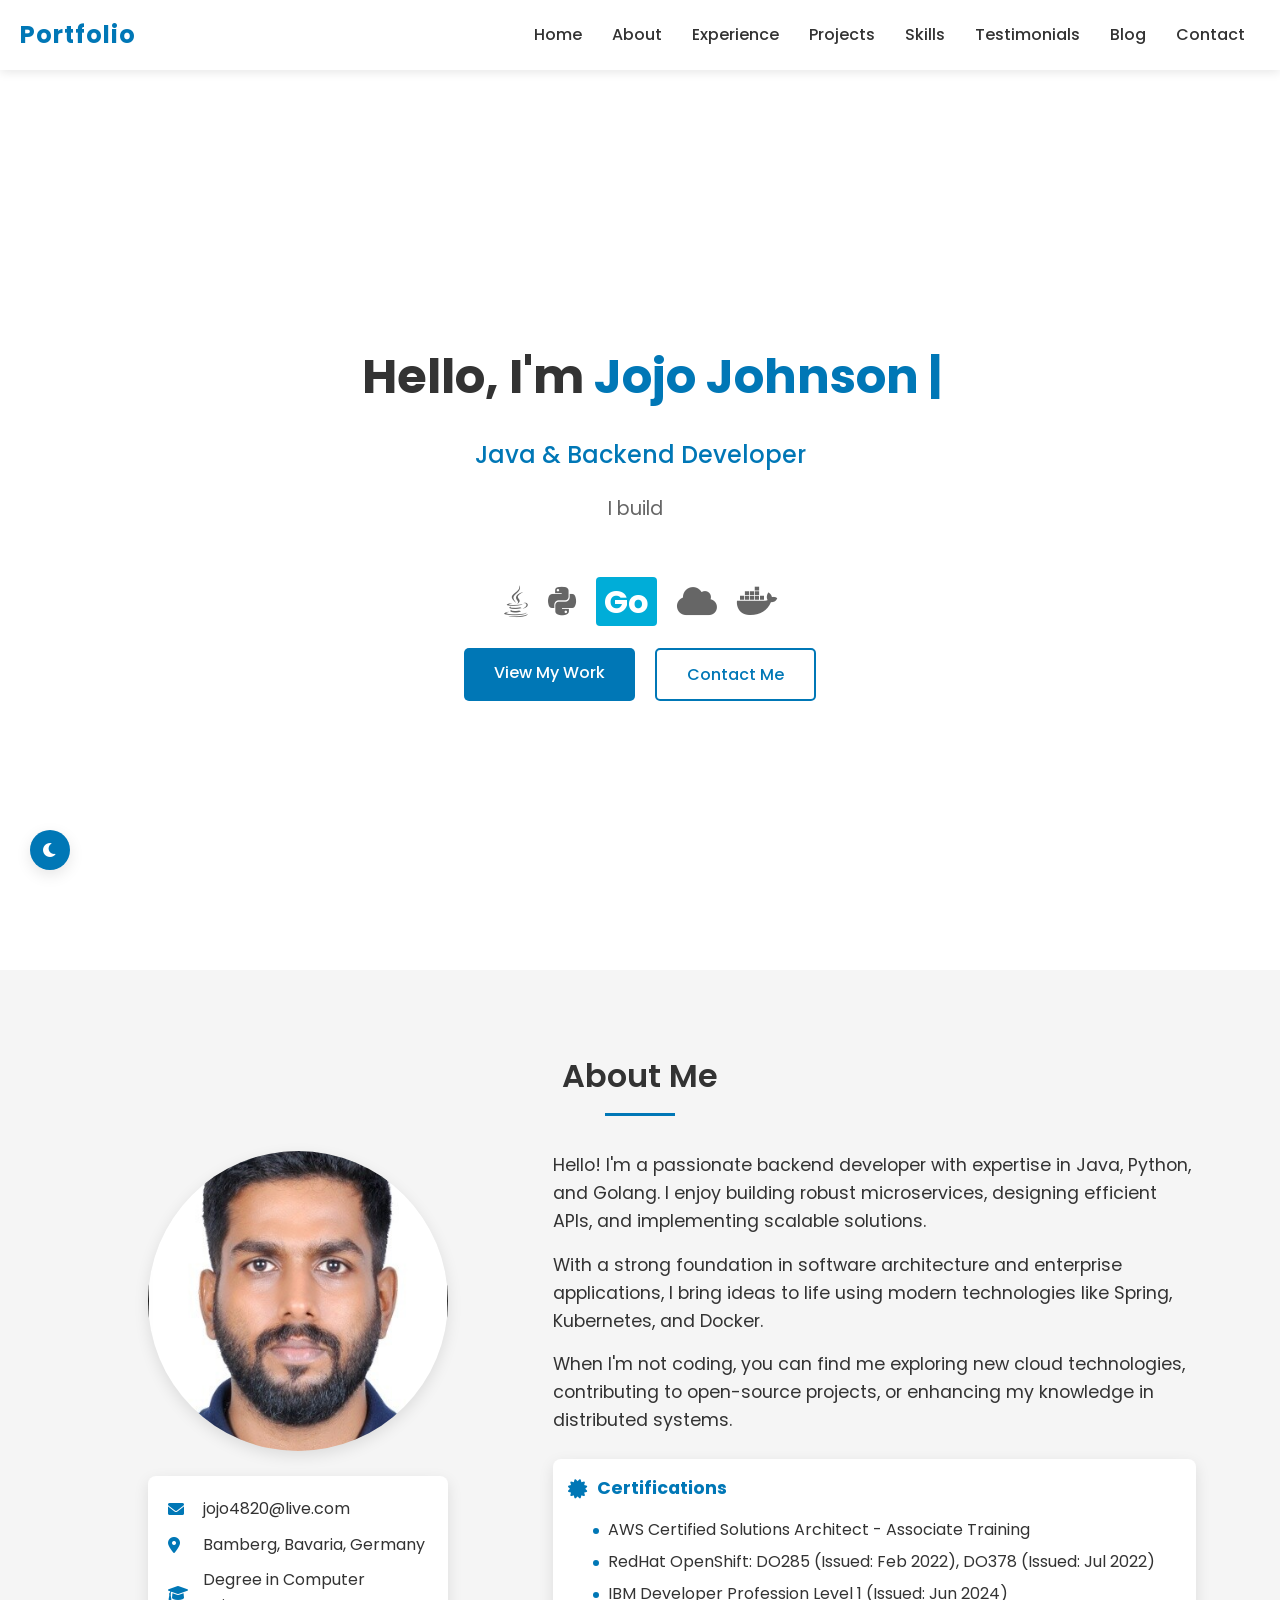
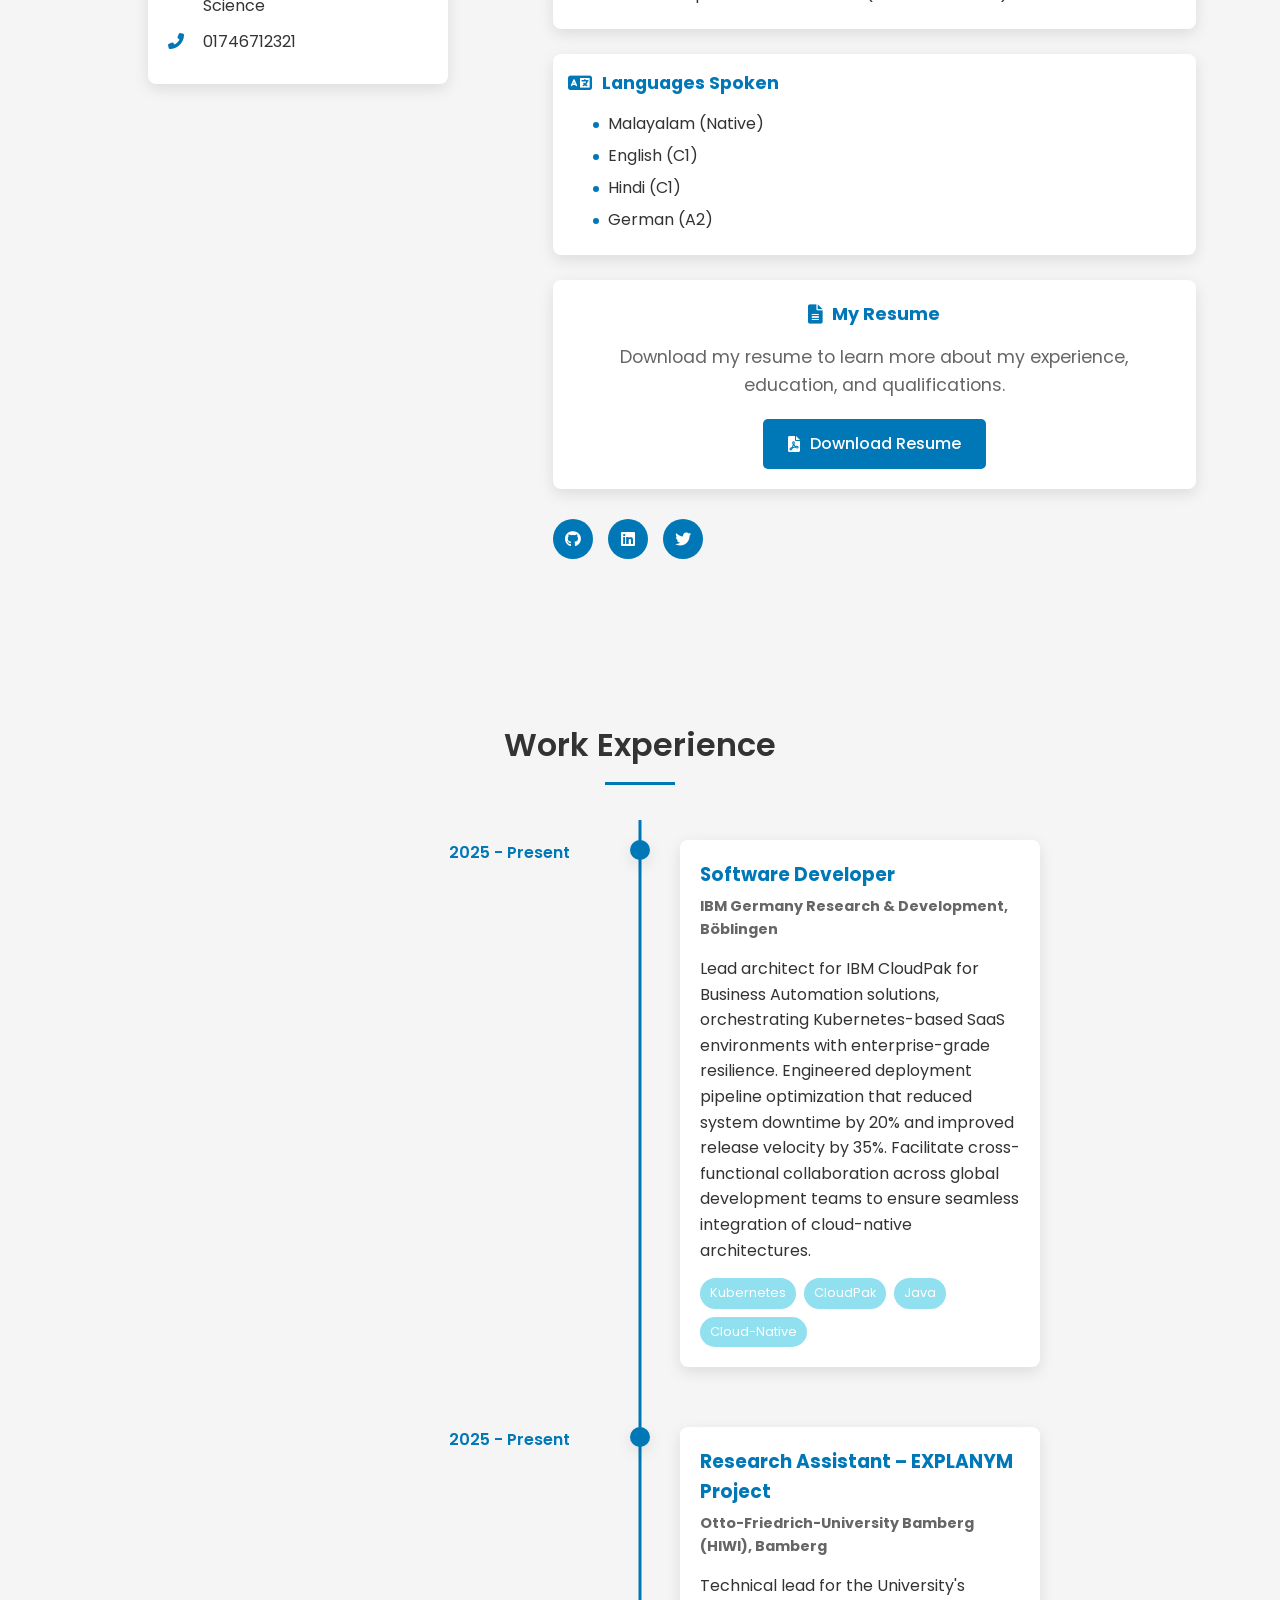
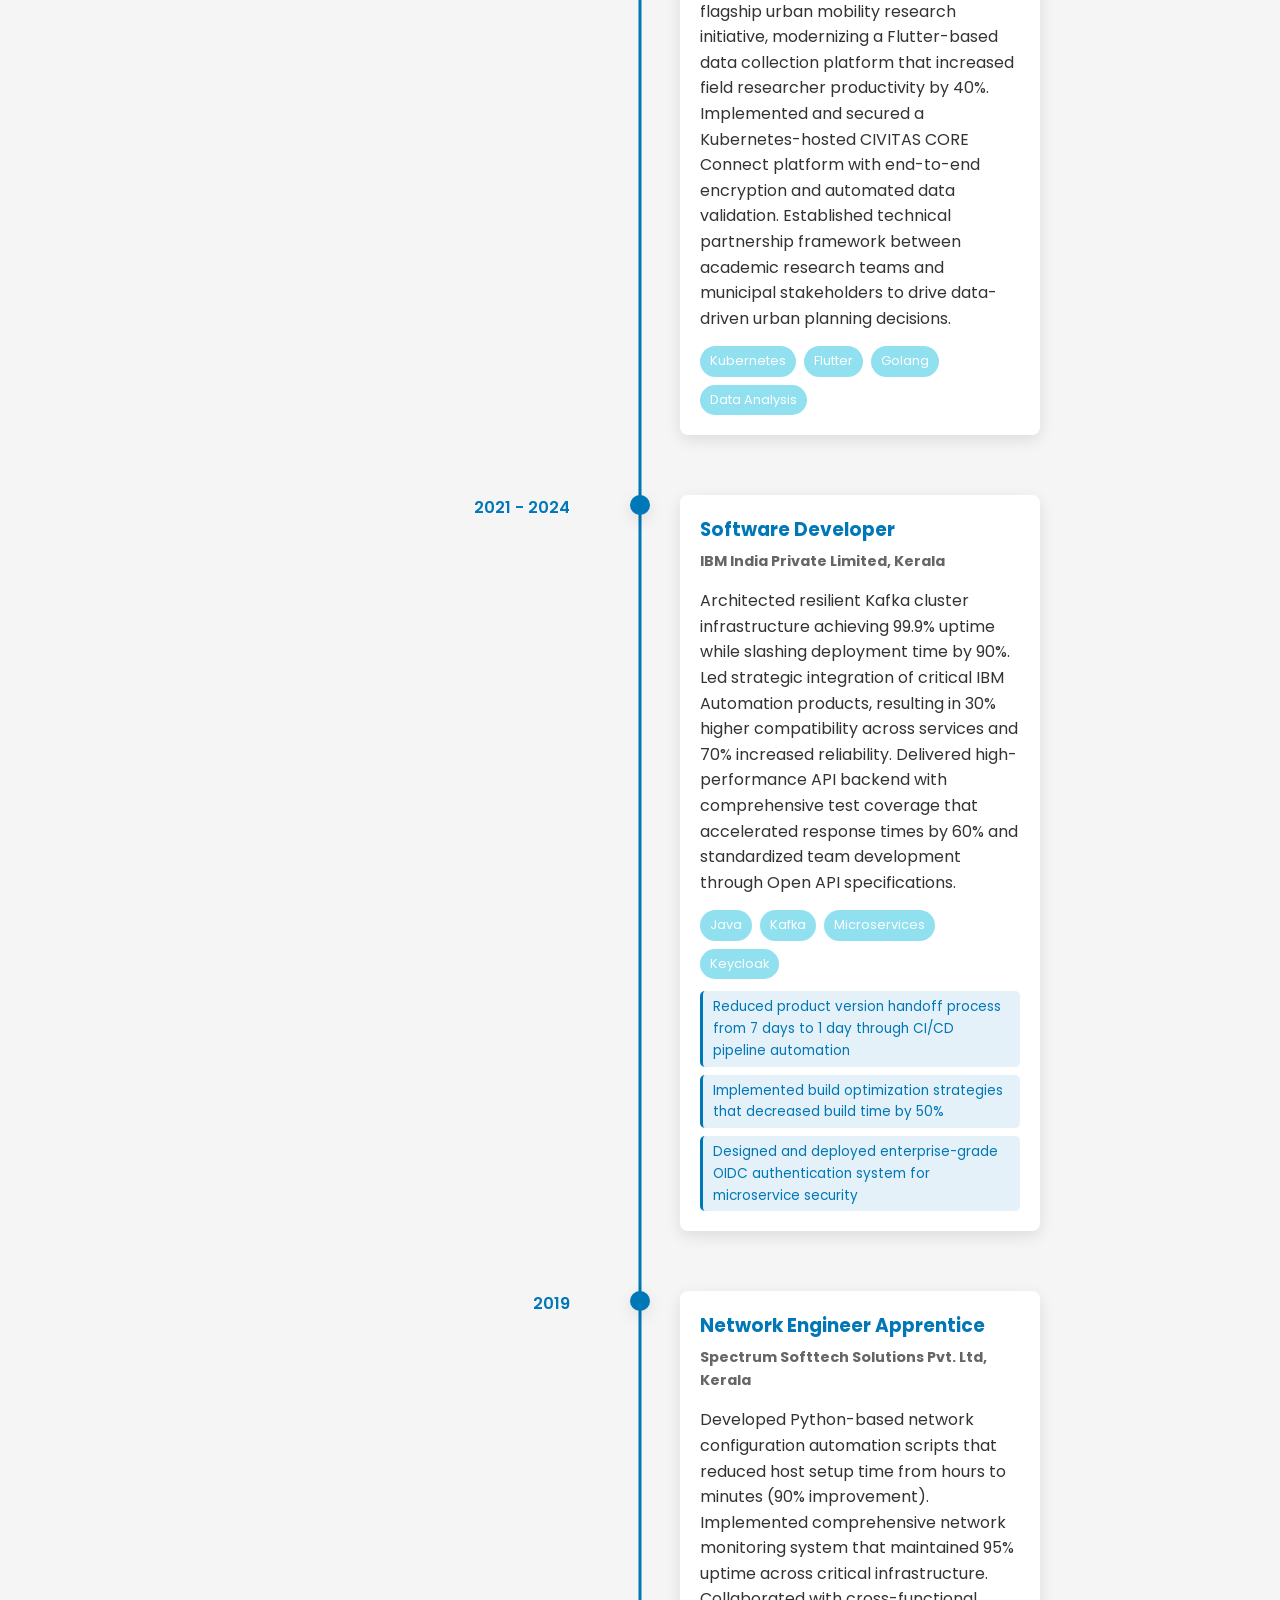
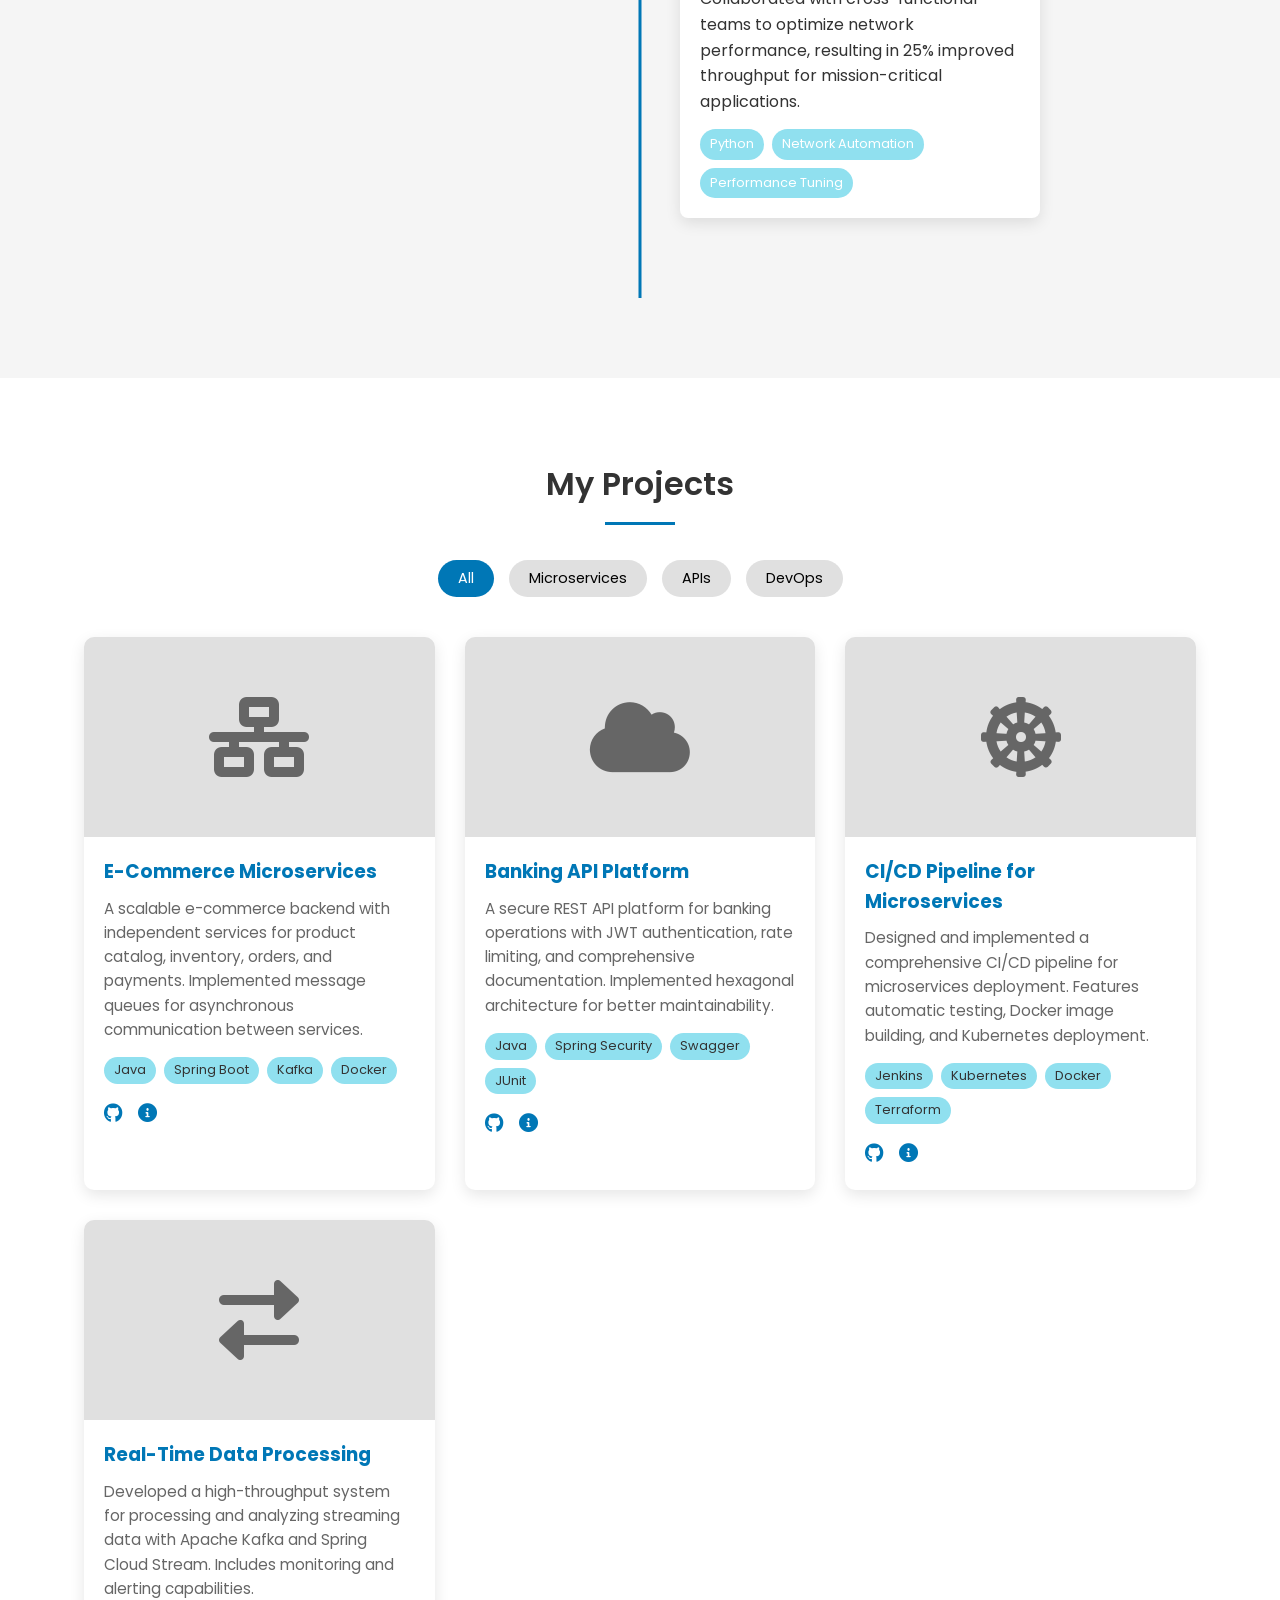
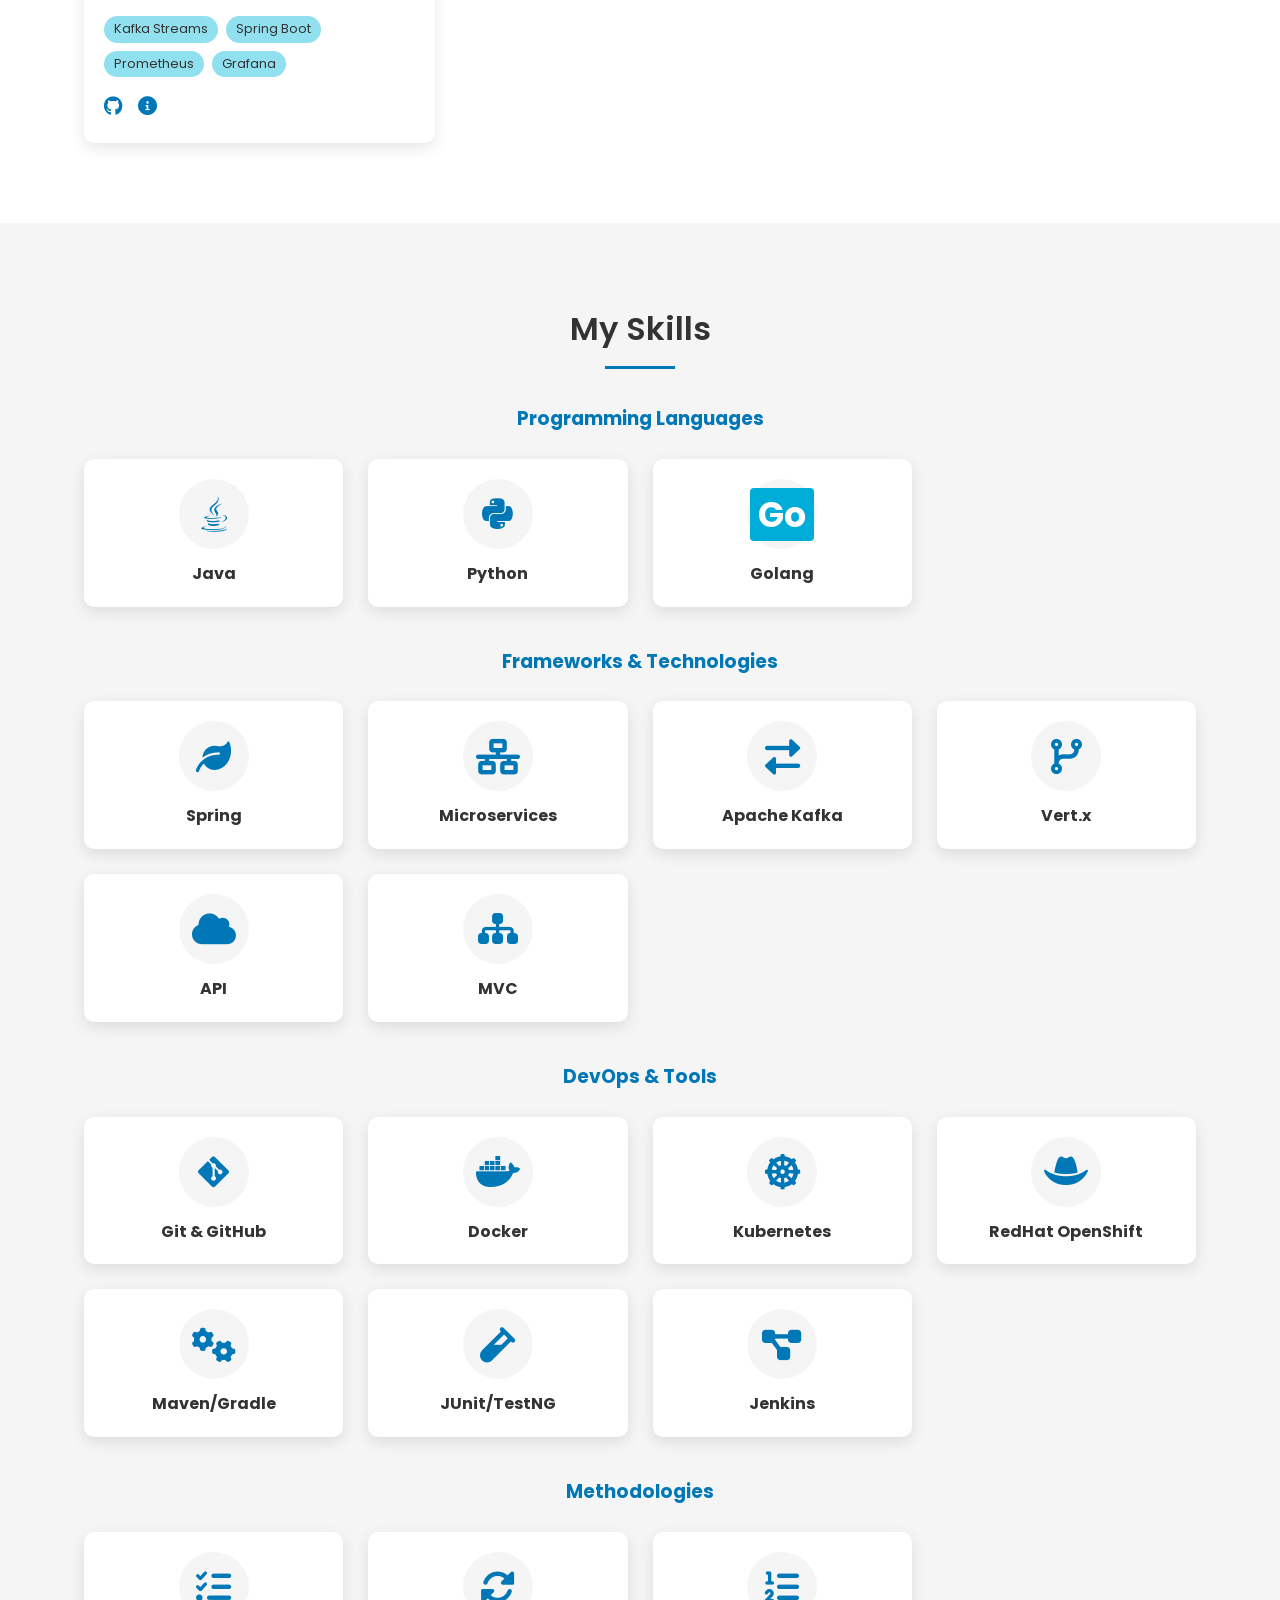
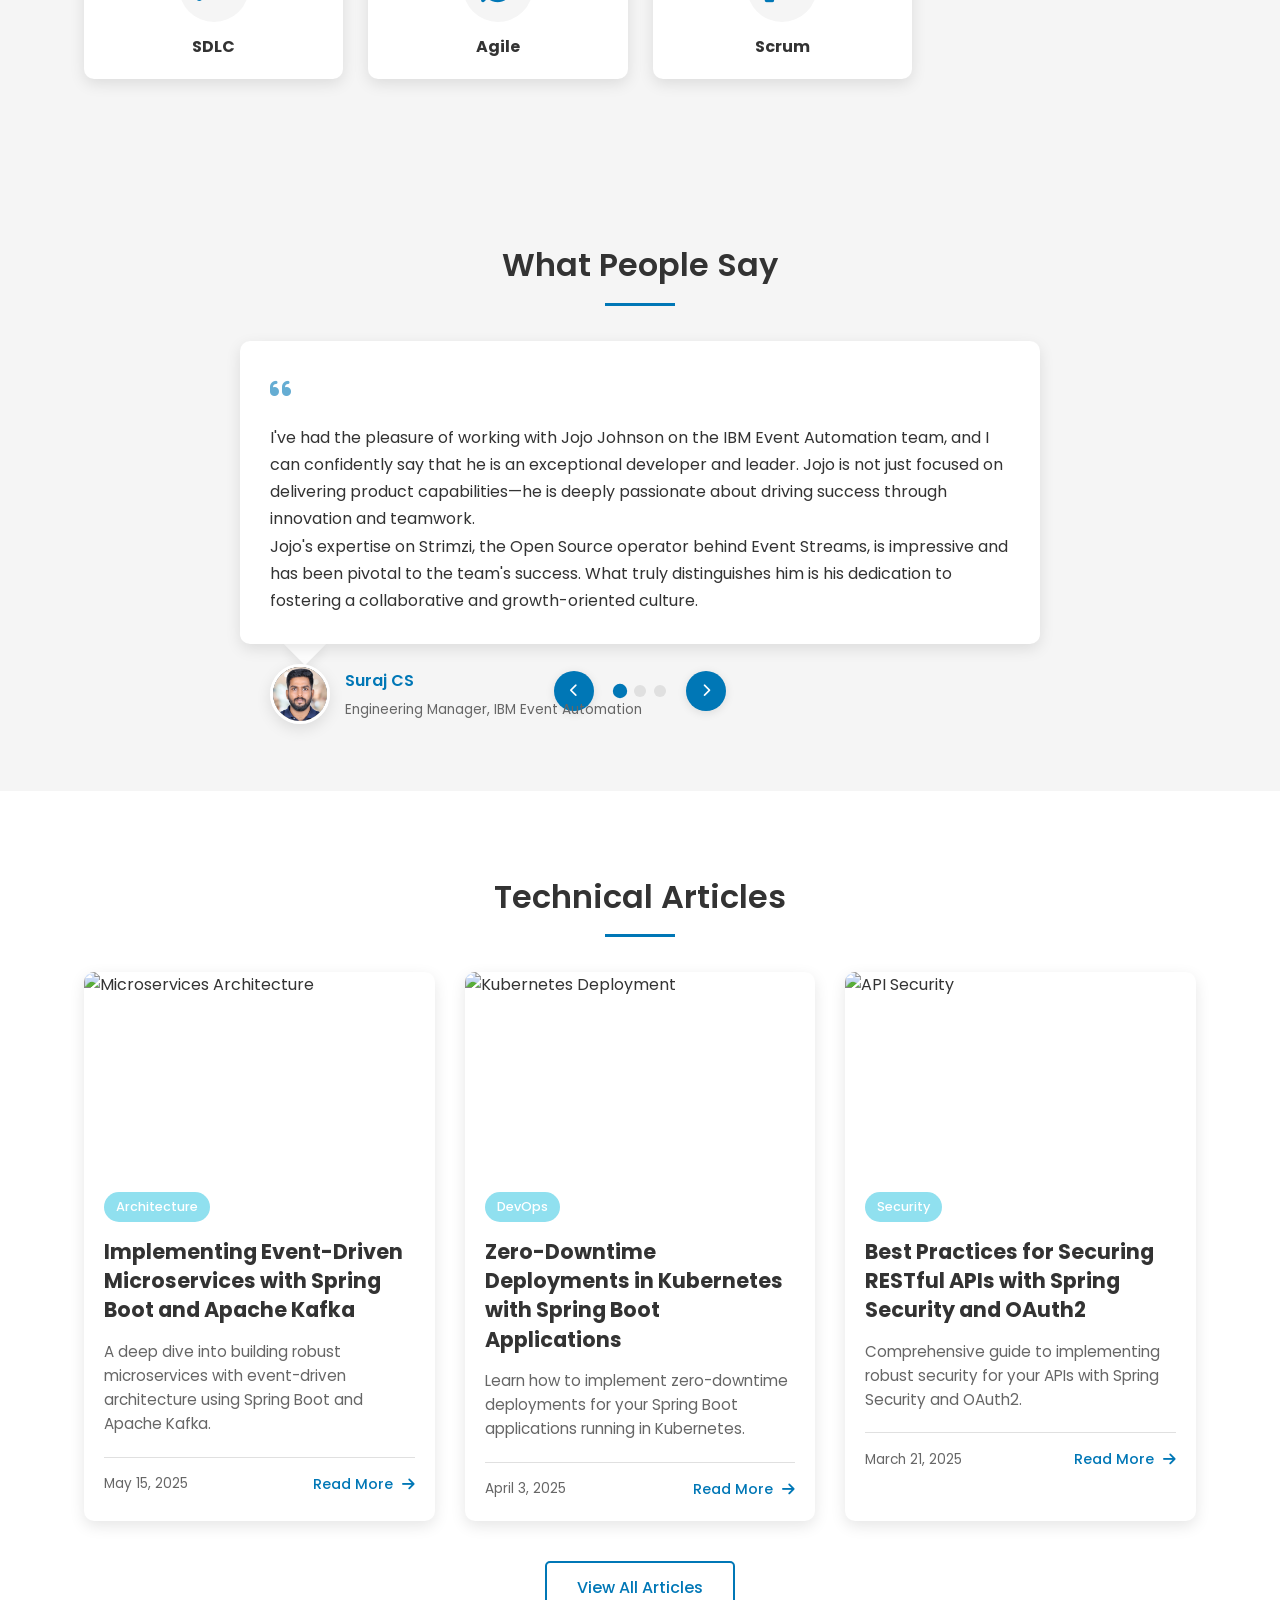
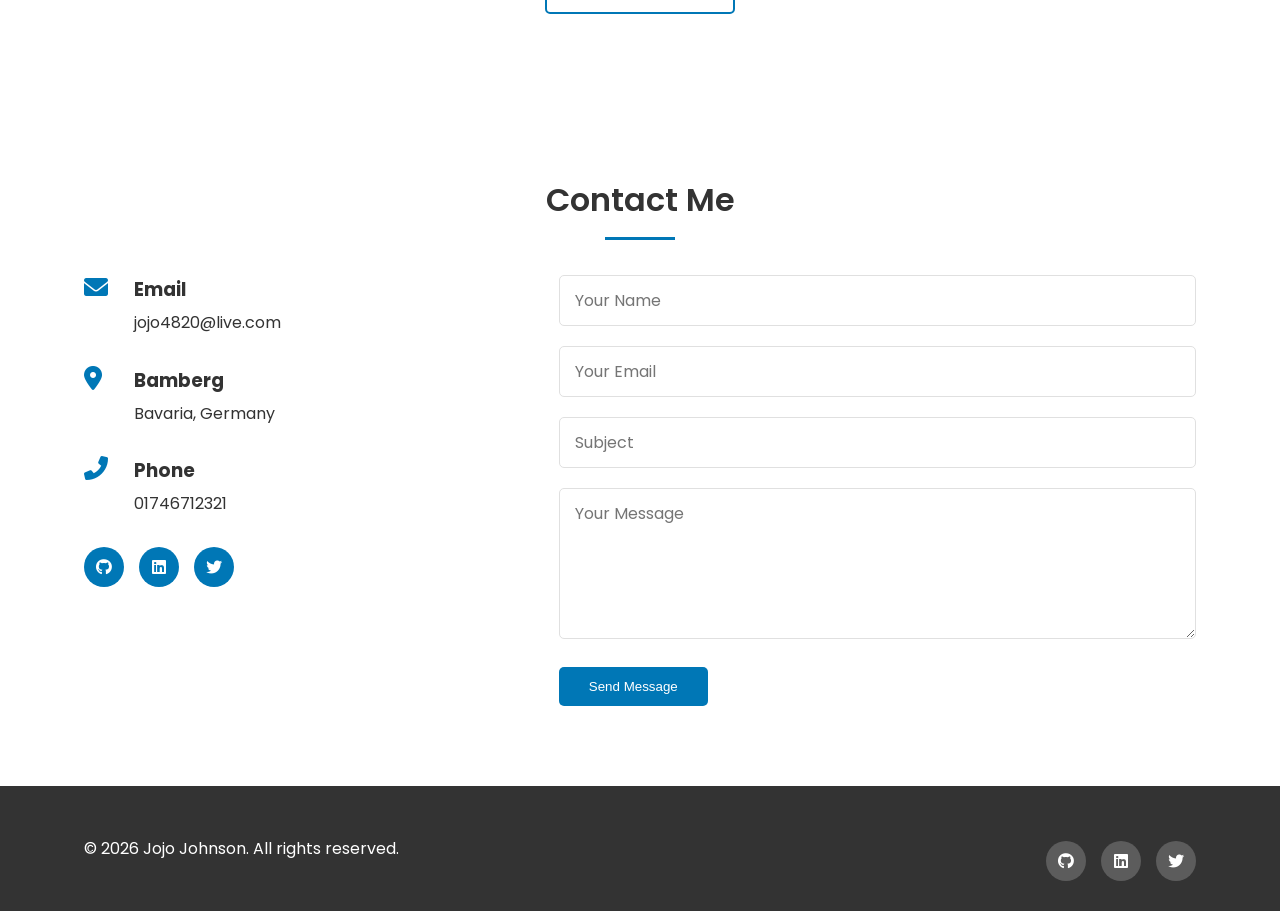
==== commit ed5d9d7b: "Update headings" ====
--- a/index.html
+++ b/index.html
@@ -126,9 +126,9 @@
                     <div class="languages">
                         <h4><i class="fas fa-language"></i> Languages Spoken</h4>
                         <ul>
+                            <li>Malayalam (Native)</li>
                             <li>English (C1)</li>
                             <li>Hindi (C1)</li>
-                            <li>Malayalam (Native)</li>
                             <li>German (A2)</li>
                         </ul>
                     </div>
@@ -162,11 +162,11 @@
                     <div class="timeline-content">
                         <h3>Software Developer</h3>
                         <h4>IBM Germany Research & Development, Böblingen</h4>
-                        <p>Design and maintain IBM CloudPak for Business Automation solutions, leveraging Kubernetes clusters to enable scalable SaaS product delivery. Optimize deployment pipelines for IBM's enterprise automation tools, enhancing system resilience and reducing downtime by 20%. Collaborate with global teams to integrate cloud-native architectures, strengthening interoperability across IBM's product suite.</p>
+                        <p>Lead architect for IBM CloudPak for Business Automation solutions, orchestrating Kubernetes-based SaaS environments with enterprise-grade resilience. Engineered deployment pipeline optimization that reduced system downtime by 20% and improved release velocity by 35%. Facilitate cross-functional collaboration across global development teams to ensure seamless integration of cloud-native architectures.</p>
                         <div class="timeline-tech-stack">
                             <span>Kubernetes</span>
                             <span>CloudPak</span>
-                            <span>SaaS</span>
+                            <span>Java</span>
                             <span>Cloud-Native</span>
                         </div>
                     </div>
@@ -179,12 +179,12 @@
                     <div class="timeline-content">
                         <h3>Research Assistant – EXPLANYM Project</h3>
                         <h4>Otto-Friedrich-University Bamberg (HIWI), Bamberg</h4>
-                        <p>Spearhead IT infrastructure for a multi-modal transport research initiative, refactoring a Flutter app to streamline data collection for the City of Bamberg. Deploy and manage CIVITAS CORE Connect on a dedicated Kubernetes instance, ensuring secure hosting of urban mobility data. Coordinate with municipal partners to align technical deliverables with sustainability goals, bridging academia and civic tech.</p>
+                        <p>Technical lead for the University's flagship urban mobility research initiative, modernizing a Flutter-based data collection platform that increased field researcher productivity by 40%. Implemented and secured a Kubernetes-hosted CIVITAS CORE Connect platform with end-to-end encryption and automated data validation. Established technical partnership framework between academic research teams and municipal stakeholders to drive data-driven urban planning decisions.</p>
                         <div class="timeline-tech-stack">
+                            <span>Kubernetes</span>
                             <span>Flutter</span>
-                            <span>Kubernetes</span>
-                            <span>CIVITAS</span>
-                            <span>Urban Mobility</span>
+                            <span>Golang</span>
+                            <span>Data Analysis</span>
                         </div>
                     </div>
                 </div>
@@ -196,17 +196,17 @@
                     <div class="timeline-content">
                         <h3>Software Developer</h3>
                         <h4>IBM India Private Limited, Kerala</h4>
-                        <p>Engineered 99.9% uptime for Kafka clusters, reducing deployment time by 90% and ensuring operational excellence. Spearheaded integration of two IBM Automation products, boosting compatibility by 30% and increasing reliability by 70%. Developed API backend with 100% code coverage, improving response time by 60% and aligning teams via Open API specifications.</p>
+                        <p>Architected resilient Kafka cluster infrastructure achieving 99.9% uptime while slashing deployment time by 90%. Led strategic integration of critical IBM Automation products, resulting in 30% higher compatibility across services and 70% increased reliability. Delivered high-performance API backend with comprehensive test coverage that accelerated response times by 60% and standardized team development through Open API specifications.</p>
                         <div class="timeline-tech-stack">
+                            <span>Java</span>
                             <span>Kafka</span>
-                            <span>IBM CloudPaks</span>
                             <span>Microservices</span>
                             <span>Keycloak</span>
                         </div>
                         <div class="timeline-achievements">
-                            <span>Automated product version handoffs, reducing process time from 7 days to 1 day</span>
-                            <span>Optimized build processes, cutting build time by 50%</span>
-                            <span>Implemented OIDC authentication for securing microservices</span>
+                            <span>Reduced product version handoff process from 7 days to 1 day through CI/CD pipeline automation</span>
+                            <span>Implemented build optimization strategies that decreased build time by 50%</span>
+                            <span>Designed and deployed enterprise-grade OIDC authentication system for microservice security</span>
                         </div>
                     </div>
                 </div>
@@ -218,11 +218,11 @@
                     <div class="timeline-content">
                         <h3>Network Engineer Apprentice</h3>
                         <h4>Spectrum Softtech Solutions Pvt. Ltd, Kerala</h4>
-                        <p>Automated network host configuration, reducing setup time by 90%. Analyzed network node reports, ensuring 95% network uptime. Orchestrated team efforts, improving network performance by 25%.</p>
+                        <p>Developed Python-based network configuration automation scripts that reduced host setup time from hours to minutes (90% improvement). Implemented comprehensive network monitoring system that maintained 95% uptime across critical infrastructure. Collaborated with cross-functional teams to optimize network performance, resulting in 25% improved throughput for mission-critical applications.</p>
                         <div class="timeline-tech-stack">
-                            <span>Network Configuration</span>
-                            <span>Automation</span>
-                            <span>System Analysis</span>
+                            <span>Python</span>
+                            <span>Network Automation</span>
+                            <span>Performance Tuning</span>
                         </div>
                     </div>
                 </div>
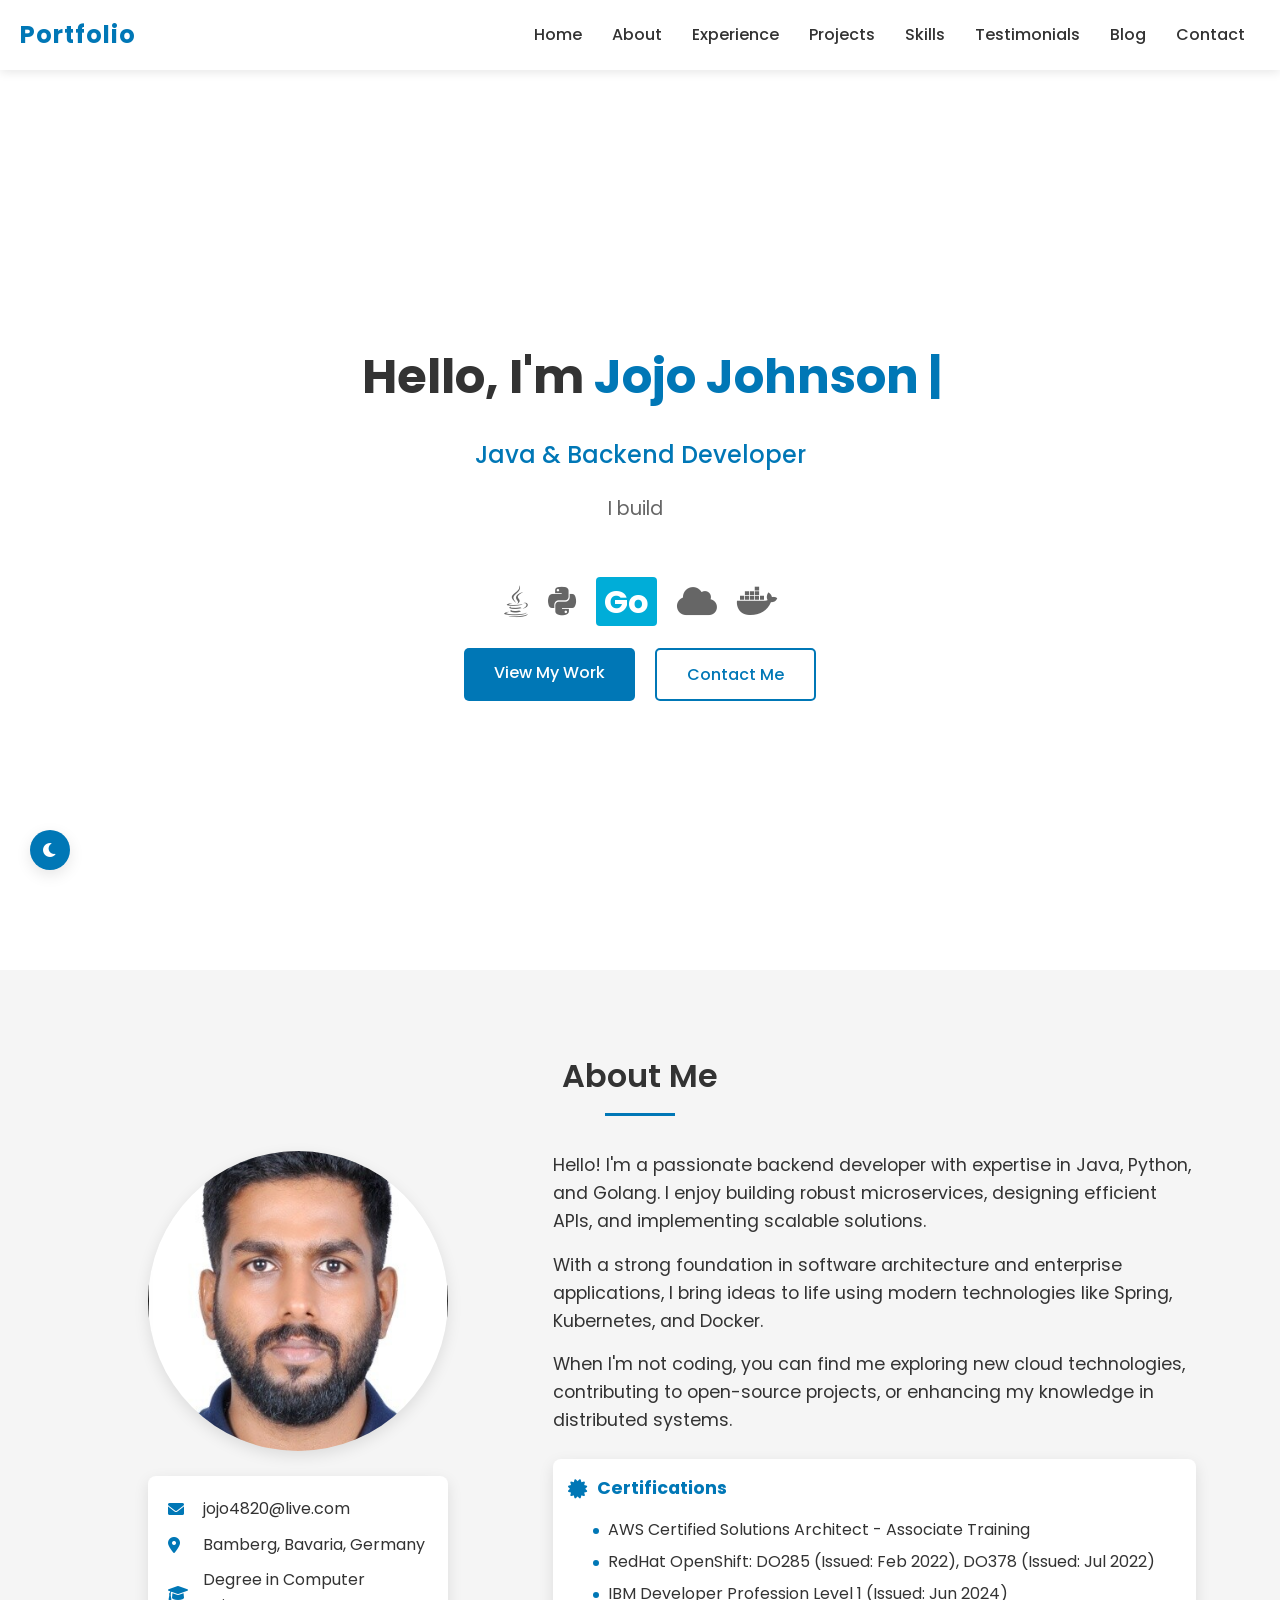
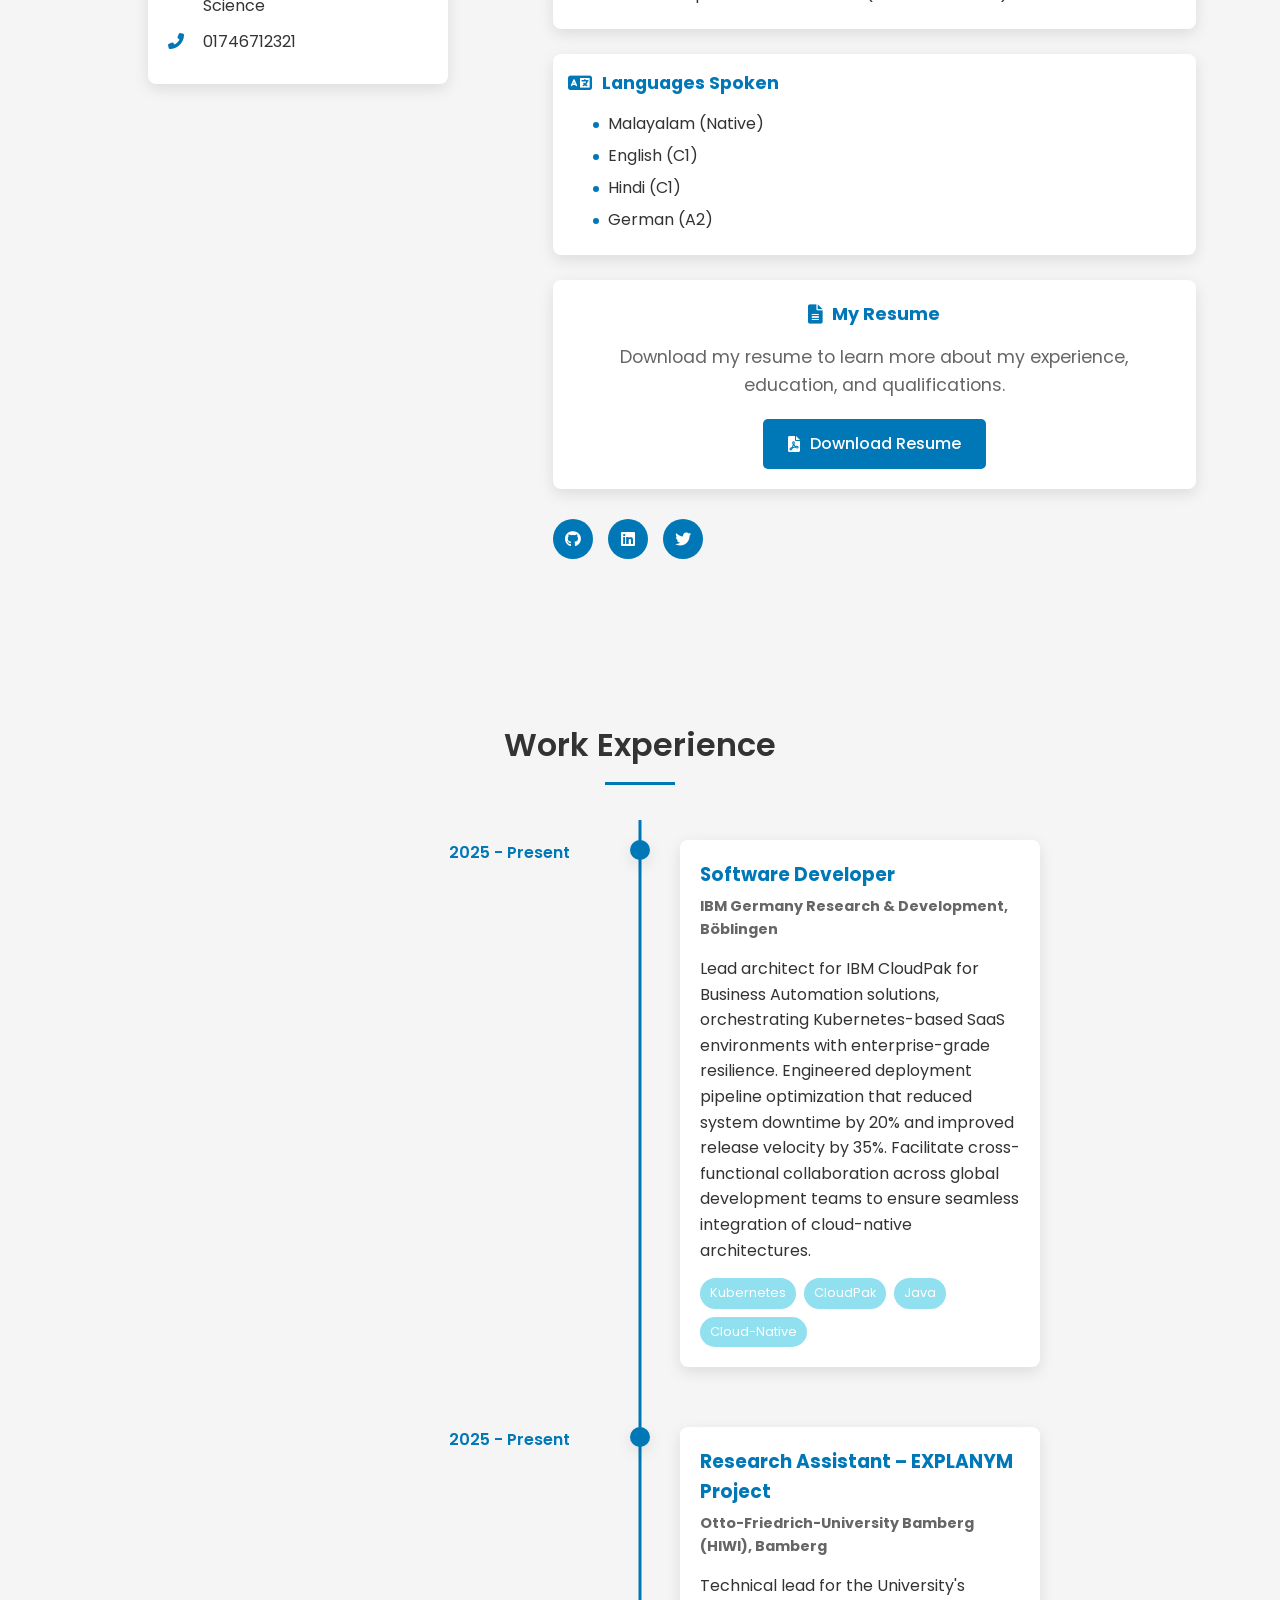
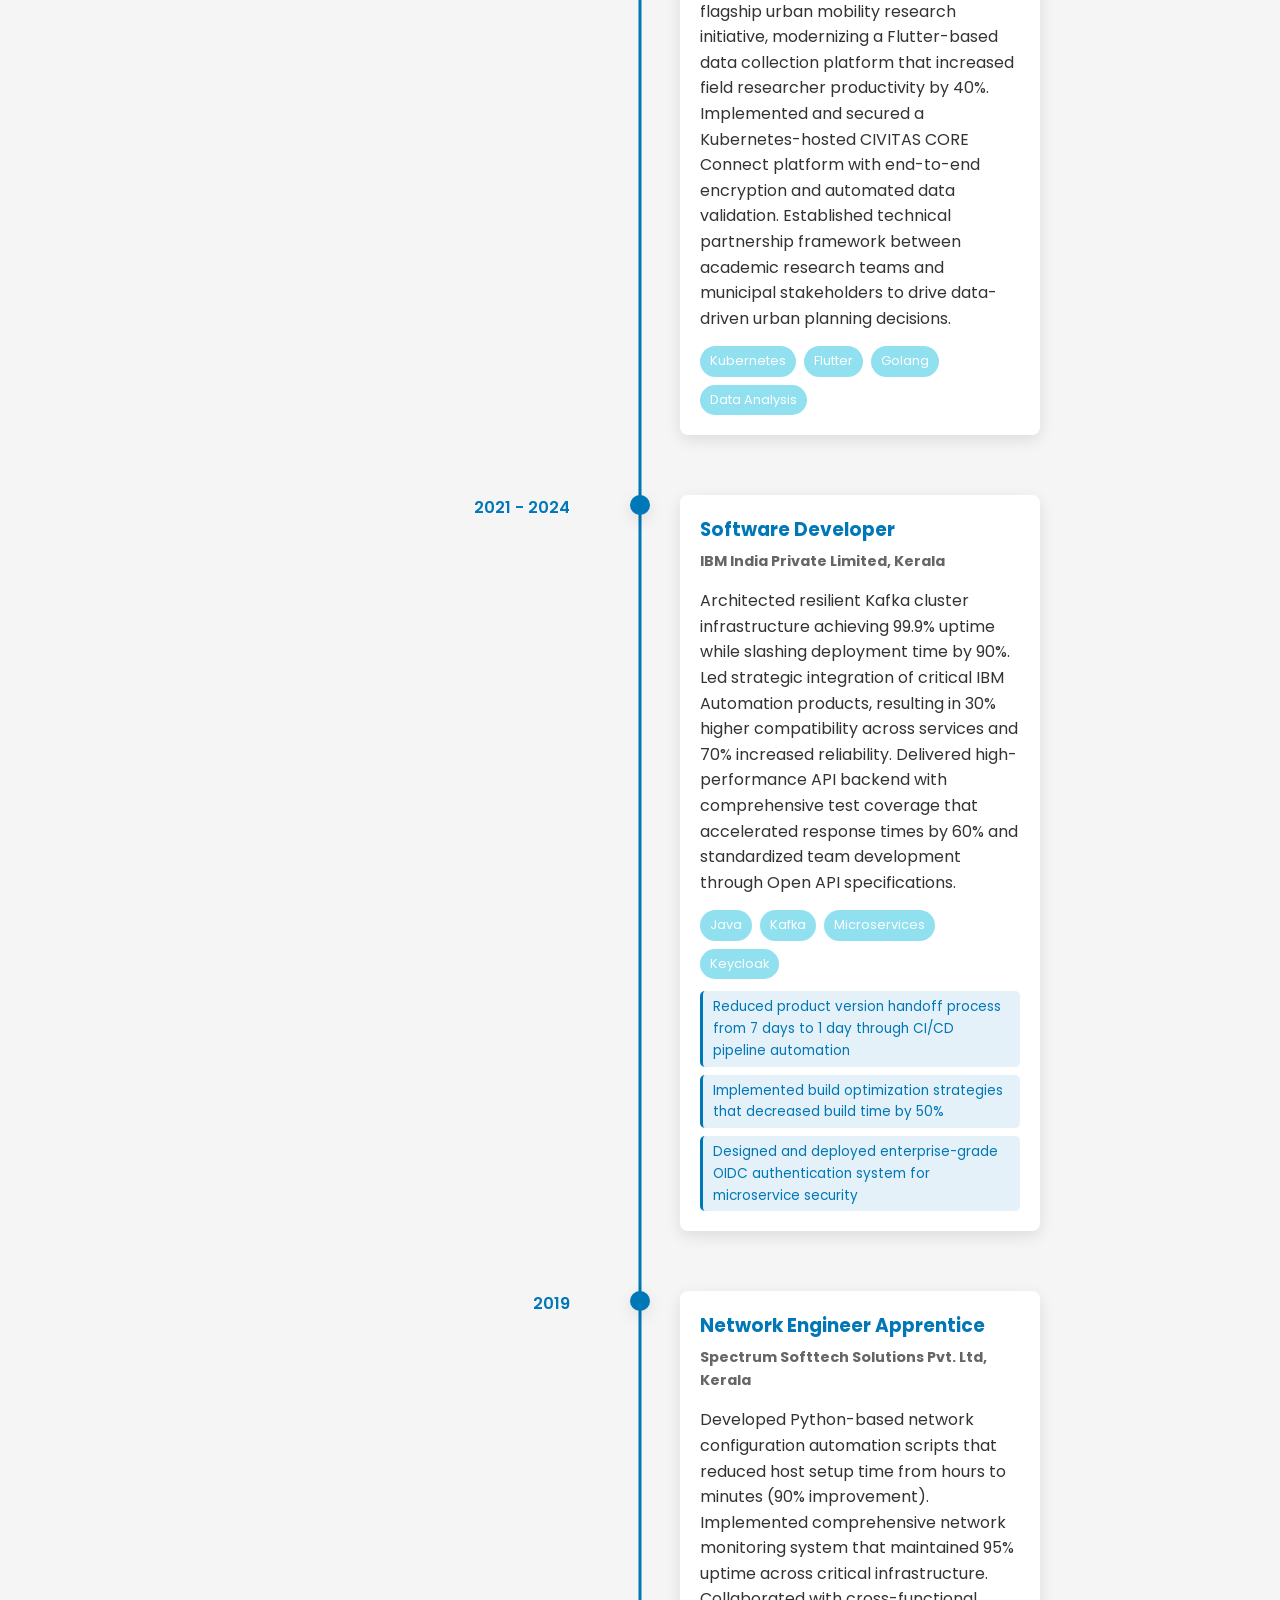
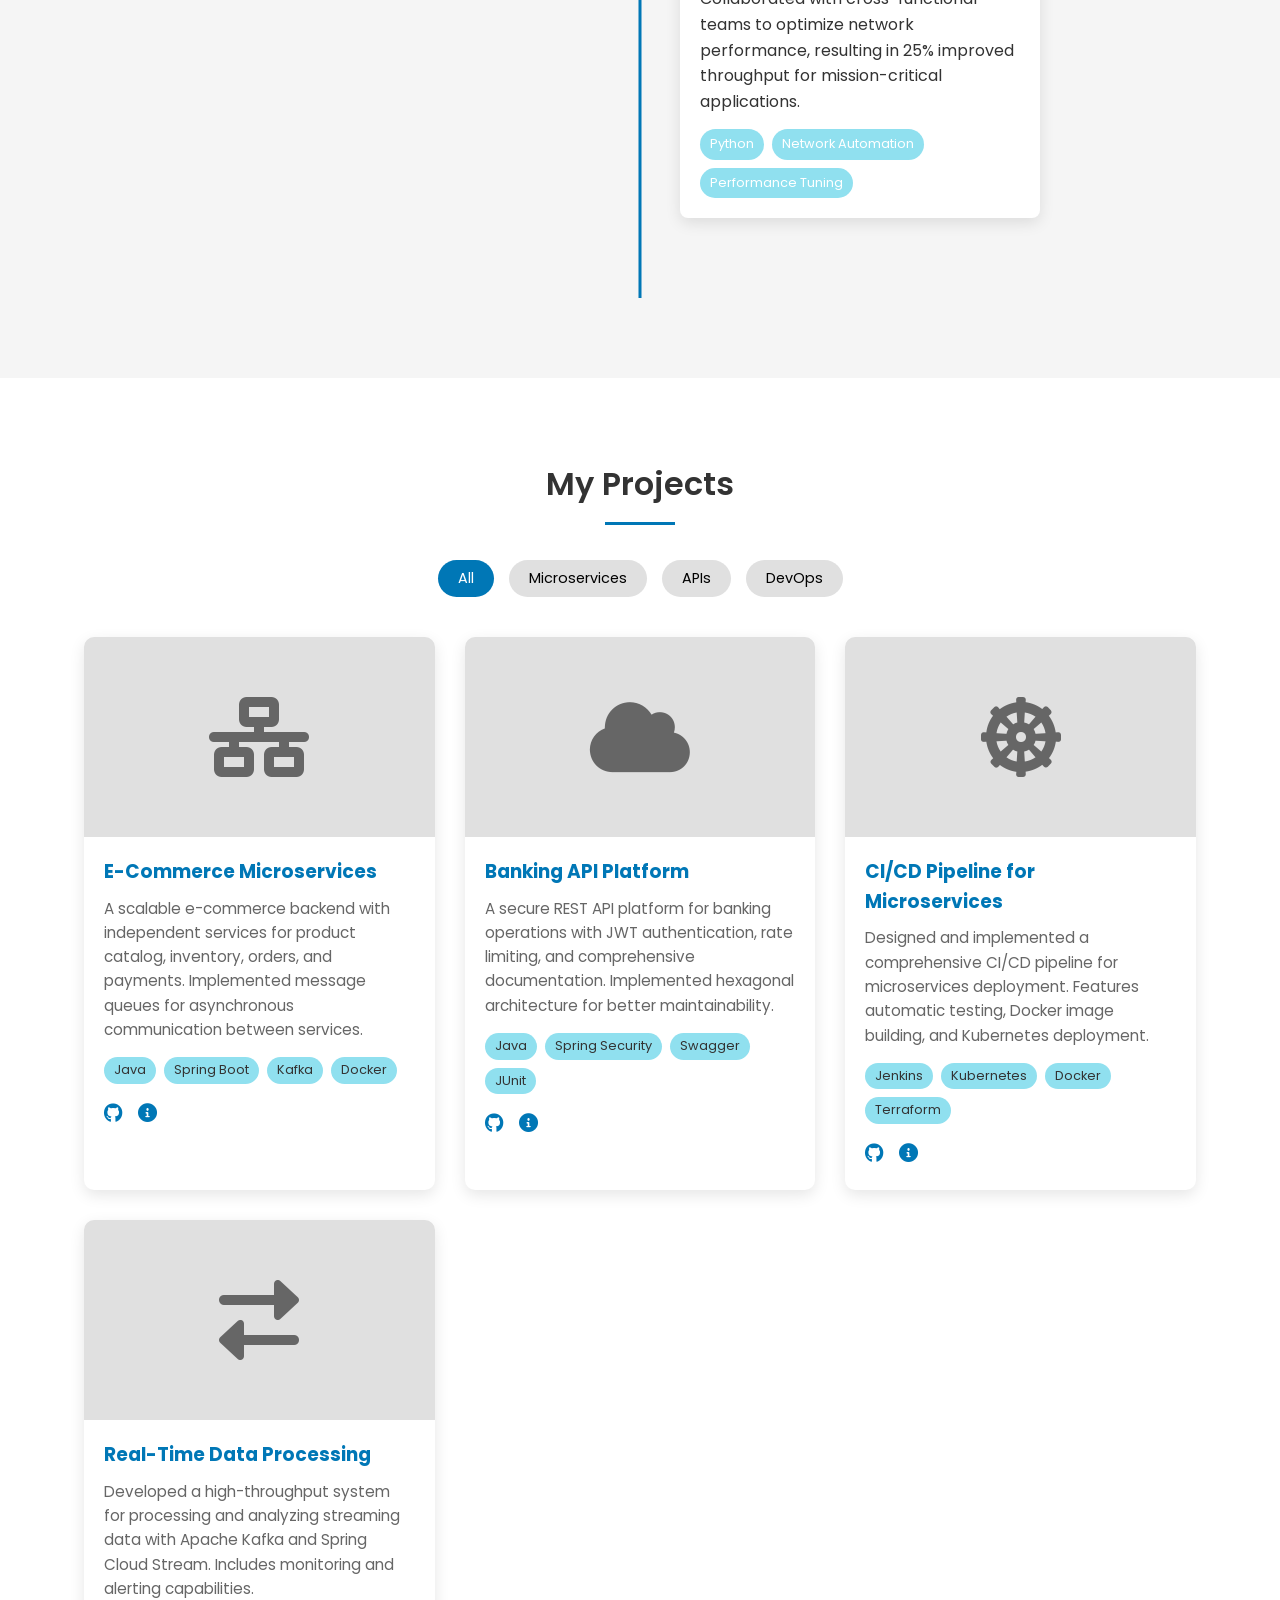
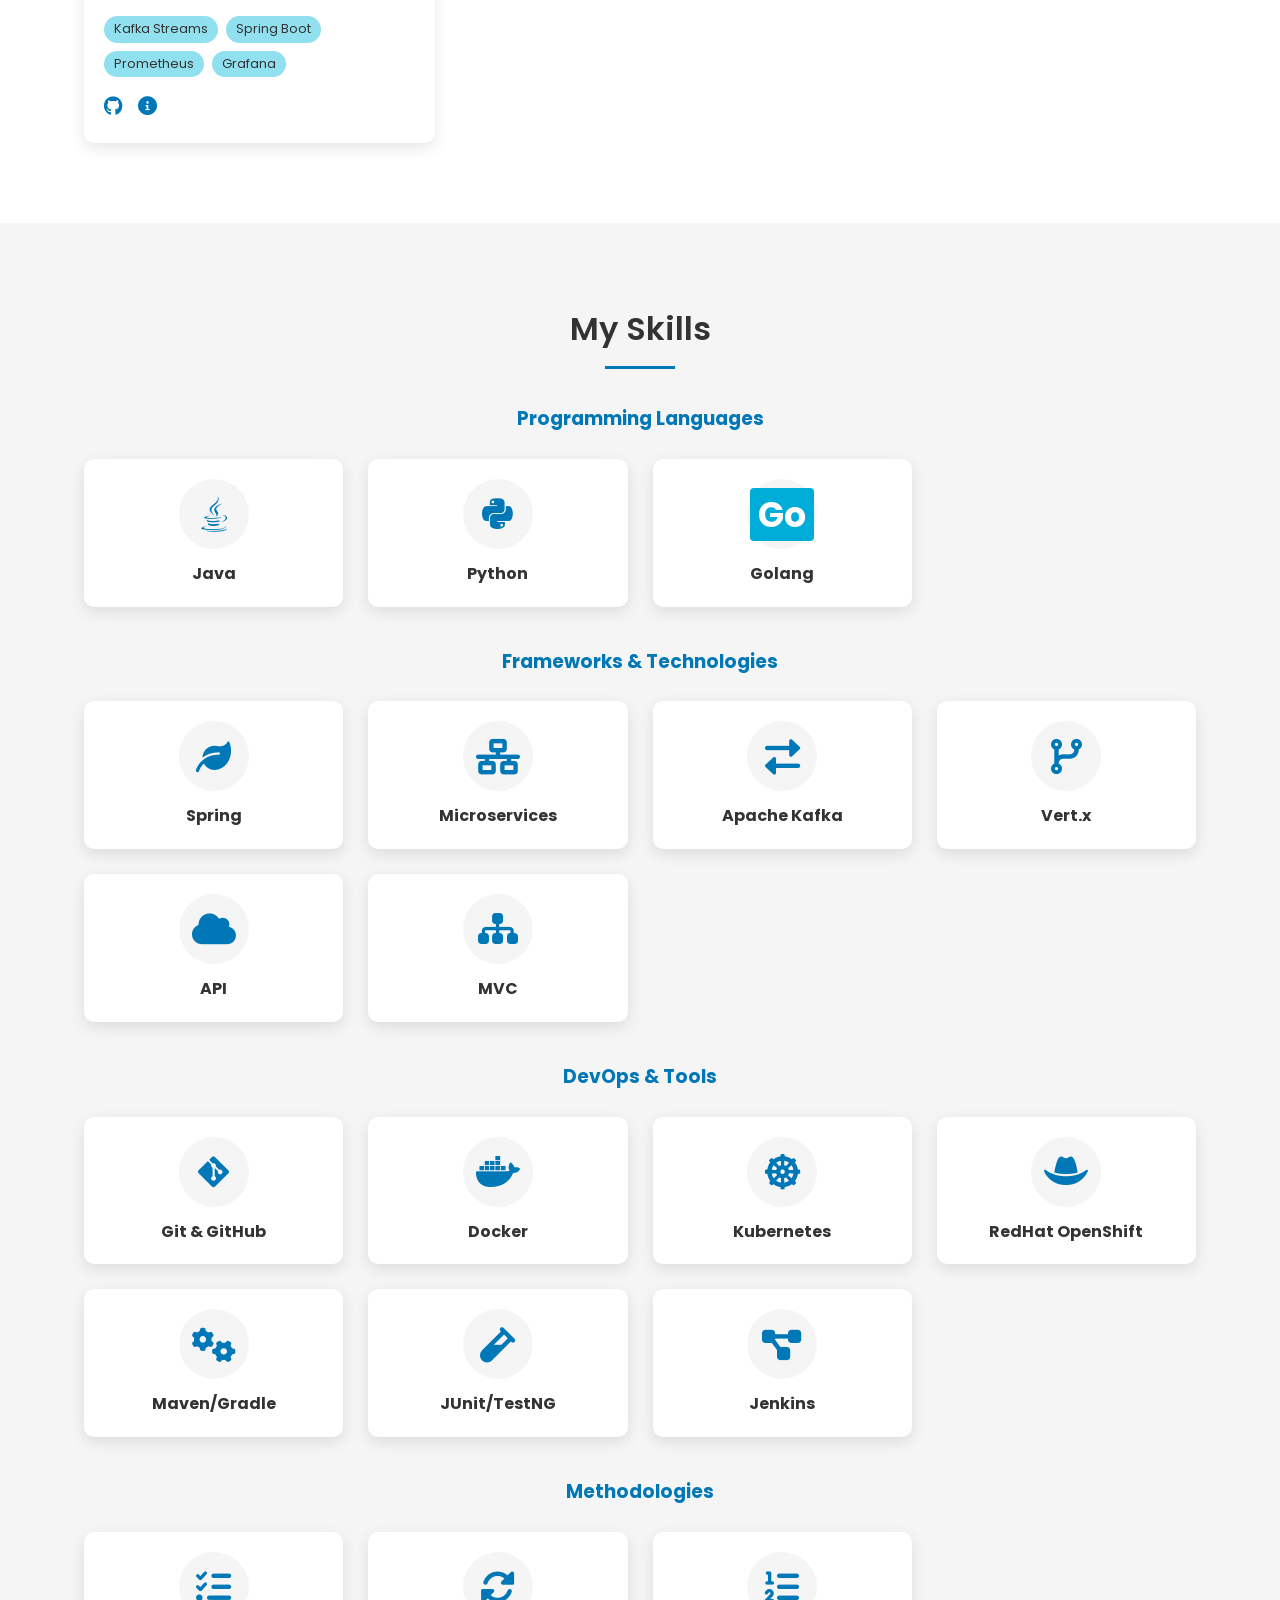
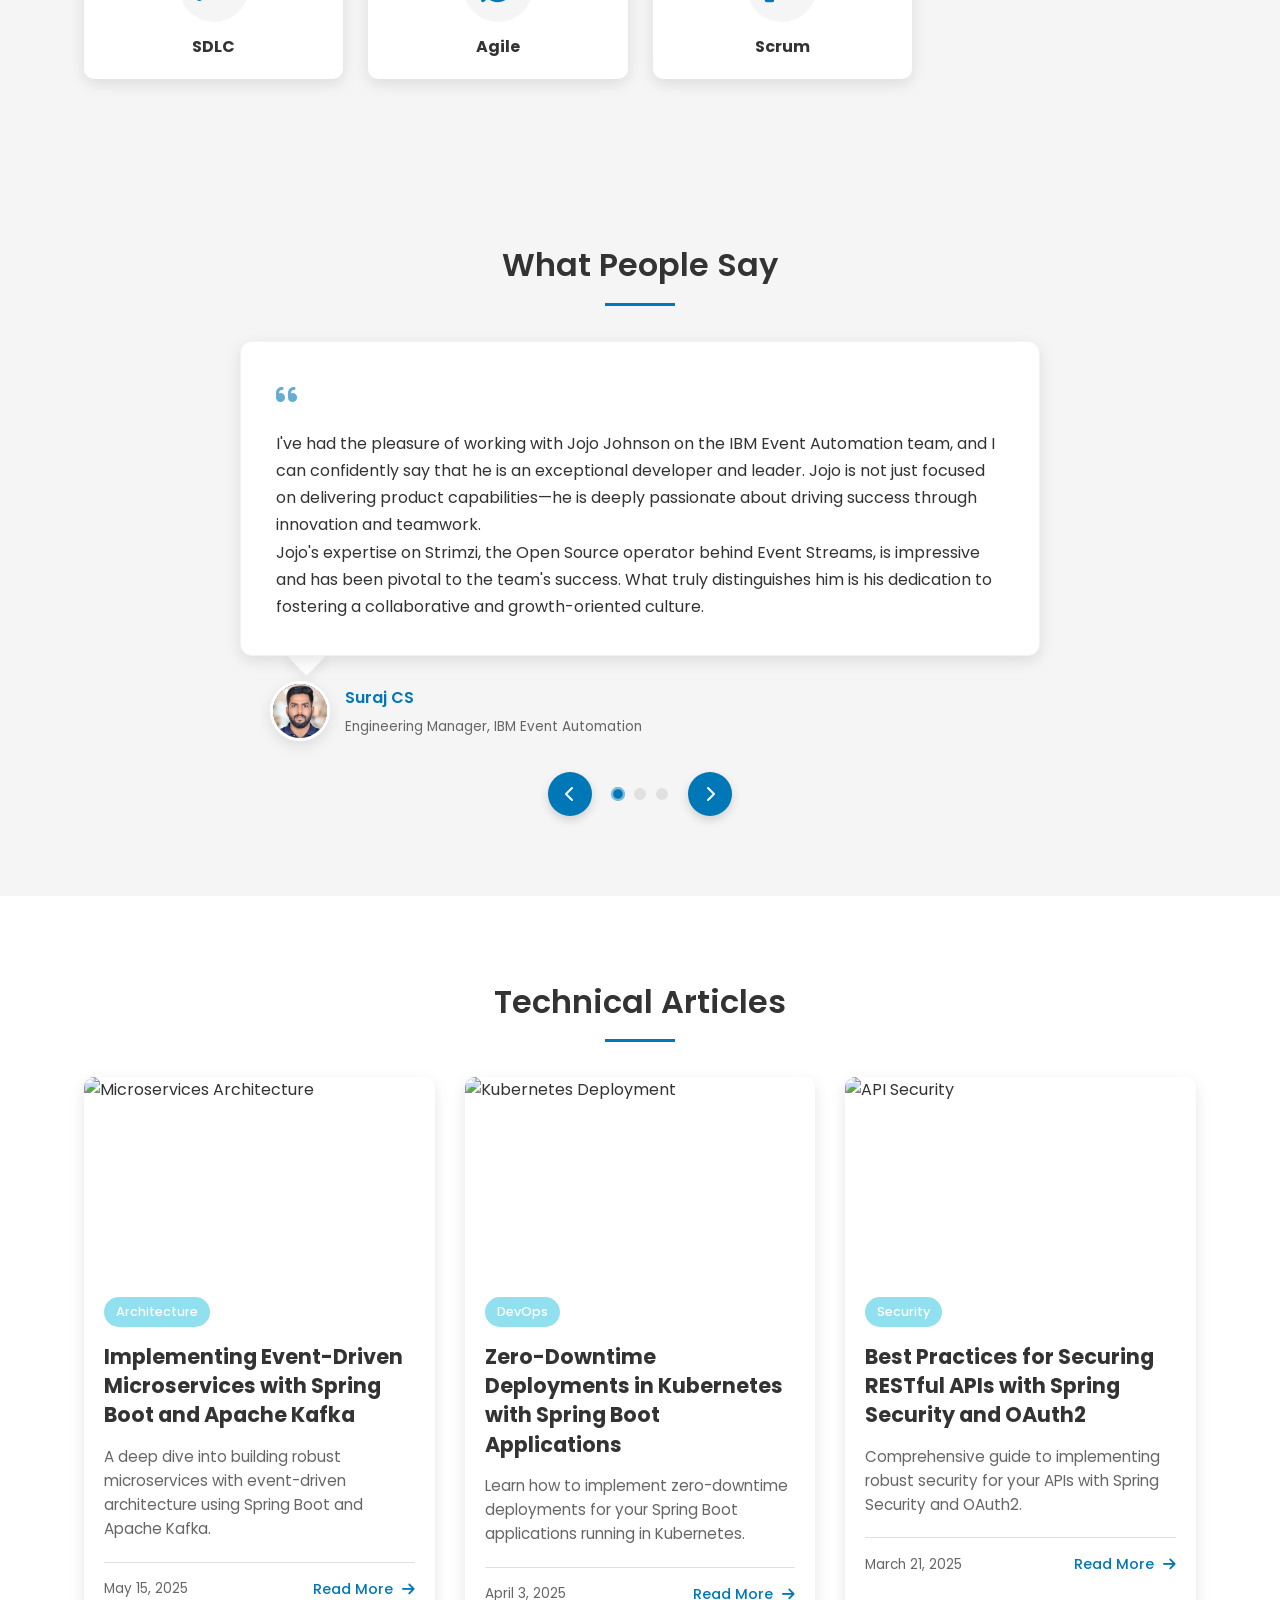
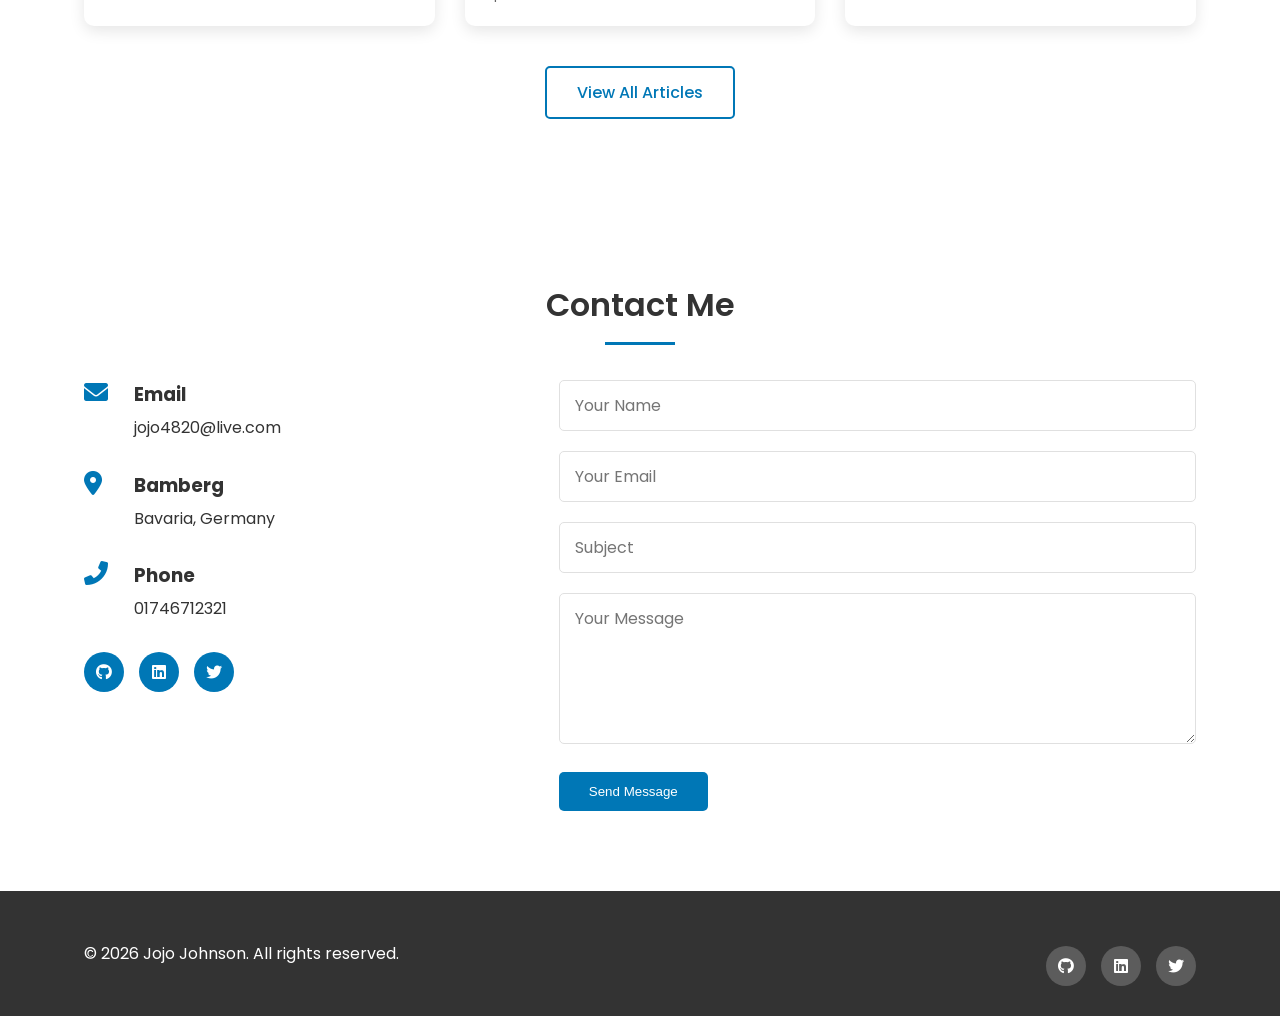
==== commit 79d4d657: "Fix the testimonials carousel" ====
--- a/index.html
+++ b/index.html
@@ -649,13 +649,13 @@
                 </div>
                 
                 <div class="testimonial-controls">
-                    <button class="testimonial-btn prev-btn"><i class="fas fa-chevron-left"></i></button>
+                    <button class="testimonial-btn prev-btn" aria-label="Previous testimonial"><i class="fas fa-chevron-left"></i></button>
                     <div class="testimonial-dots">
-                        <span class="dot active" data-index="0"></span>
-                        <span class="dot" data-index="1"></span>
-                        <span class="dot" data-index="2"></span>
-                    </div>
-                    <button class="testimonial-btn next-btn"><i class="fas fa-chevron-right"></i></button>
+                        <span class="dot active" data-index="0" aria-label="Testimonial 1"></span>
+                        <span class="dot" data-index="1" aria-label="Testimonial 2"></span>
+                        <span class="dot" data-index="2" aria-label="Testimonial 3"></span>
+                    </div>
+                    <button class="testimonial-btn next-btn" aria-label="Next testimonial"><i class="fas fa-chevron-right"></i></button>
                 </div>
             </div>
         </div>
--- a/css/styles.css
+++ b/css/styles.css
@@ -1344,7 +1344,8 @@
 
 .testimonial-container {
     position: relative;
-    height: 300px;
+    min-height: 300px;
+    height: auto;
     margin-bottom: 30px;
 }
 
@@ -1363,15 +1364,23 @@
     opacity: 1;
     transform: translateX(0);
     visibility: visible;
+    position: relative;
+    animation: testimonialFadeIn 0.8s ease-out forwards;
 }
 
 .testimonial-content {
     background-color: var(--background-color);
-    padding: 30px;
-    border-radius: 10px;
+    padding: 35px;
+    border-radius: 12px;
     box-shadow: var(--box-shadow);
-    margin-bottom: 20px;
+    margin-bottom: 25px;
     position: relative;
+    border: 1px solid rgba(0, 0, 0, 0.05);
+    transition: box-shadow 0.3s ease;
+}
+
+.testimonial-content:hover {
+    box-shadow: 0 10px 20px rgba(0, 0, 0, 0.12);
 }
 
 .testimonial-content:after {
@@ -1385,6 +1394,8 @@
     transform: rotate(45deg);
     box-shadow: 5px 5px 10px rgba(0, 0, 0, 0.05);
     z-index: -1;
+    border-right: 1px solid rgba(0, 0, 0, 0.05);
+    border-bottom: 1px solid rgba(0, 0, 0, 0.05);
 }
 
 .quote-icon {
@@ -1438,11 +1449,14 @@
     justify-content: center;
     align-items: center;
     gap: 20px;
+    margin-top: 20px;
+    position: relative;
+    z-index: 5;
 }
 
 .testimonial-btn {
-    width: 40px;
-    height: 40px;
+    width: 44px;
+    height: 44px;
     border-radius: 50%;
     background-color: var(--primary-color);
     border: none;
@@ -1452,17 +1466,20 @@
     align-items: center;
     cursor: pointer;
     transition: var(--transition);
-    box-shadow: 0 2px 10px rgba(0, 0, 0, 0.1);
+    box-shadow: 0 4px 10px rgba(0, 0, 0, 0.15);
+    font-size: 1rem;
 }
 
 .testimonial-btn:hover {
     background-color: var(--secondary-color);
-    transform: scale(1.05);
+    transform: scale(1.08);
+    box-shadow: 0 6px 12px rgba(0, 0, 0, 0.2);
 }
 
 .testimonial-dots {
     display: flex;
-    gap: 8px;
+    gap: 10px;
+    align-items: center;
 }
 
 .dot {
@@ -1472,20 +1489,57 @@
     background-color: var(--medium-gray);
     cursor: pointer;
     transition: var(--transition);
+    position: relative;
+    border: 2px solid transparent;
+}
+
+.dot:hover {
+    background-color: #777;
 }
 
 .dot.active {
     background-color: var(--primary-color);
     transform: scale(1.2);
+    border: 2px solid rgba(255, 255, 255, 0.5);
 }
 
 @media (max-width: 768px) {
     .testimonial-container {
-        height: 380px;
+        min-height: 450px;
     }
     
     .testimonial-content {
         padding: 20px;
+    }
+    
+    .testimonial-controls {
+        margin-top: 30px;
+    }
+    
+    .testimonial-author {
+        margin-left: 15px;
+    }
+    
+    .author-avatar {
+        width: 50px;
+        height: 50px;
+    }
+}
+
+@media (max-width: 480px) {
+    .testimonial-container {
+        min-height: 520px;
+    }
+    
+    .testimonial-btn {
+        width: 40px;
+        height: 40px;
+        font-size: 0.9rem;
+    }
+    
+    .dot {
+        width: 10px;
+        height: 10px;
     }
 }
 
@@ -1530,6 +1584,46 @@
 
 [data-theme="dark"] .img-placeholder {
     background-color: #2a2a2a;
+}
+
+/* Dark mode styles for testimonials */
+[data-theme="dark"] .testimonials {
+    background-color: var(--dark-bg);
+}
+
+[data-theme="dark"] .testimonial-content {
+    background-color: var(--dark-card-bg);
+    border: 1px solid rgba(255, 255, 255, 0.05);
+}
+
+[data-theme="dark"] .testimonial-content:after {
+    background-color: var(--dark-card-bg);
+    border-right: 1px solid rgba(255, 255, 255, 0.05);
+    border-bottom: 1px solid rgba(255, 255, 255, 0.05);
+}
+
+[data-theme="dark"] .dot {
+    background-color: #555;
+}
+
+[data-theme="dark"] .dot:hover {
+    background-color: #777;
+}
+
+[data-theme="dark"] .testimonial-btn {
+    background-color: var(--primary-color);
+}
+
+[data-theme="dark"] .testimonial-btn:hover {
+    background-color: var(--secondary-color);
+}
+
+[data-theme="dark"] .author-info h4 {
+    color: var(--primary-color);
+}
+
+[data-theme="dark"] .author-info p {
+    color: #aaa;
 }
 
 /* Theme Toggle Button */
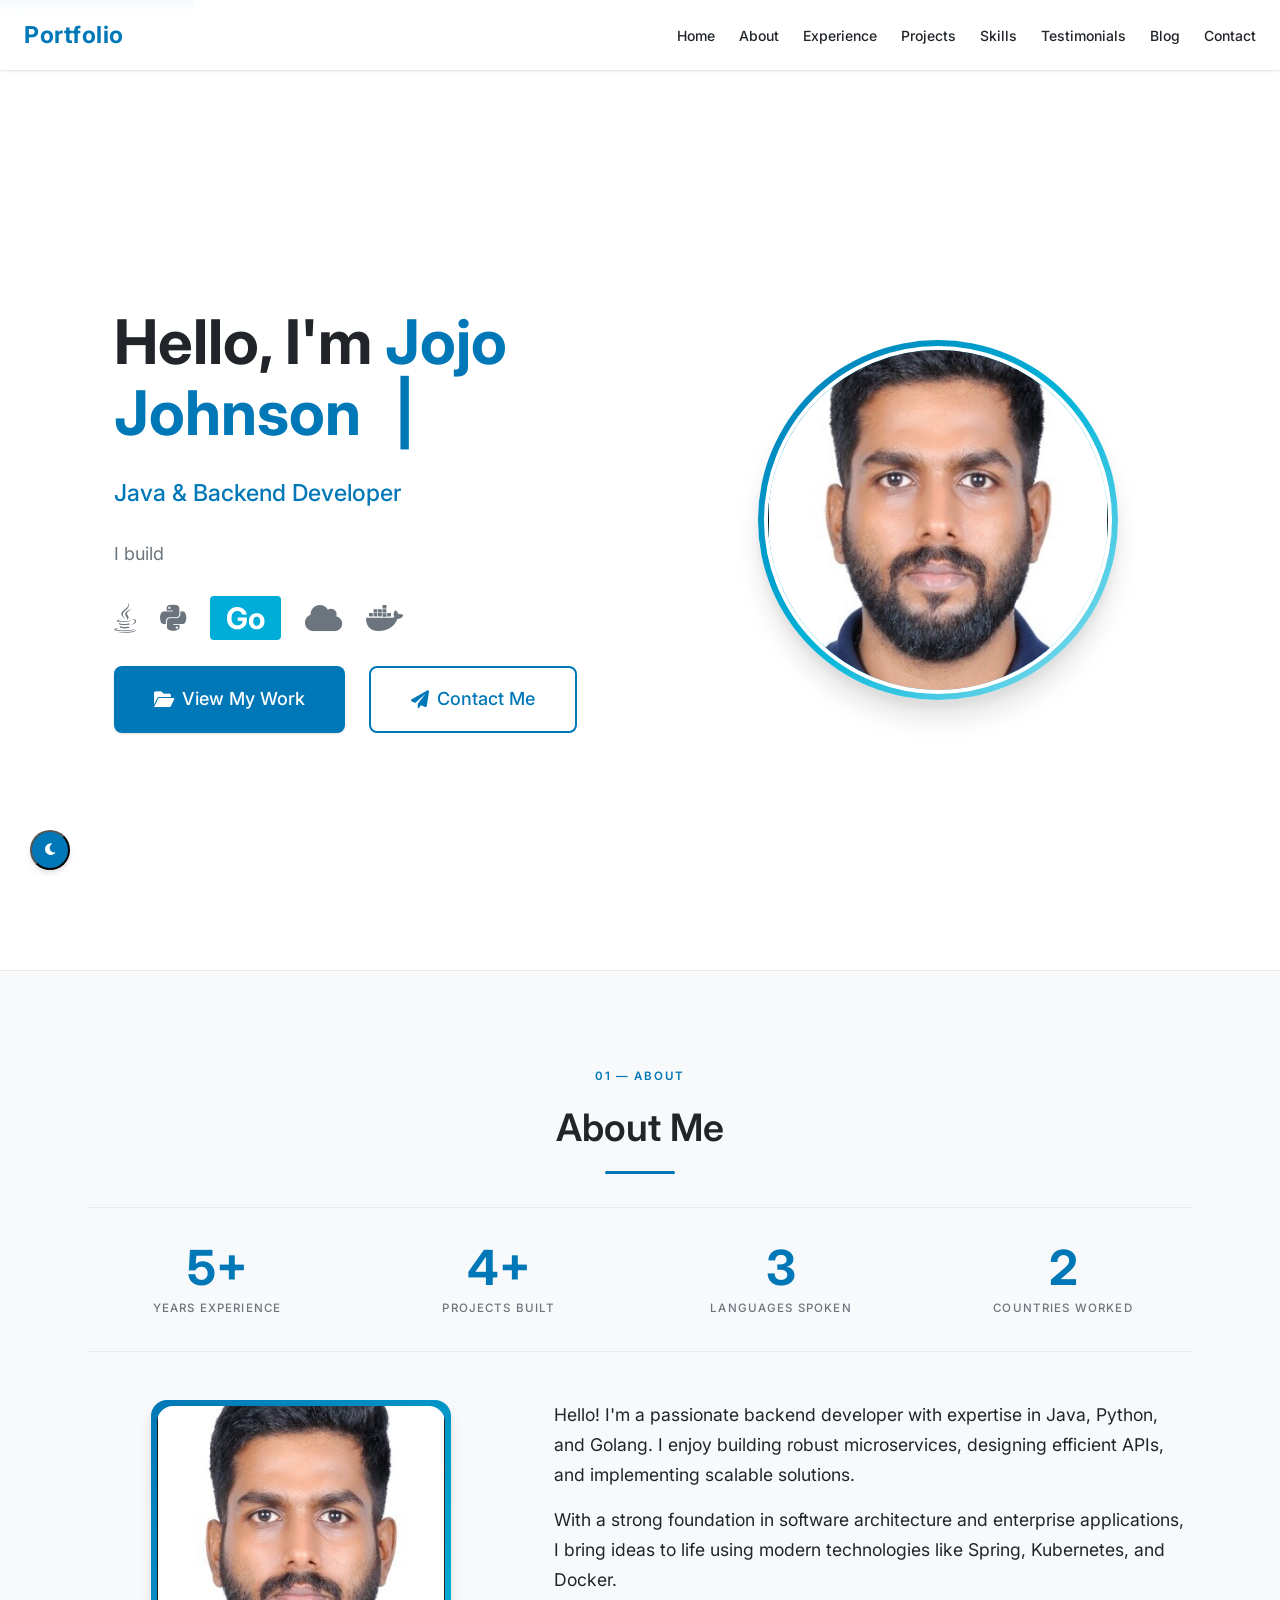
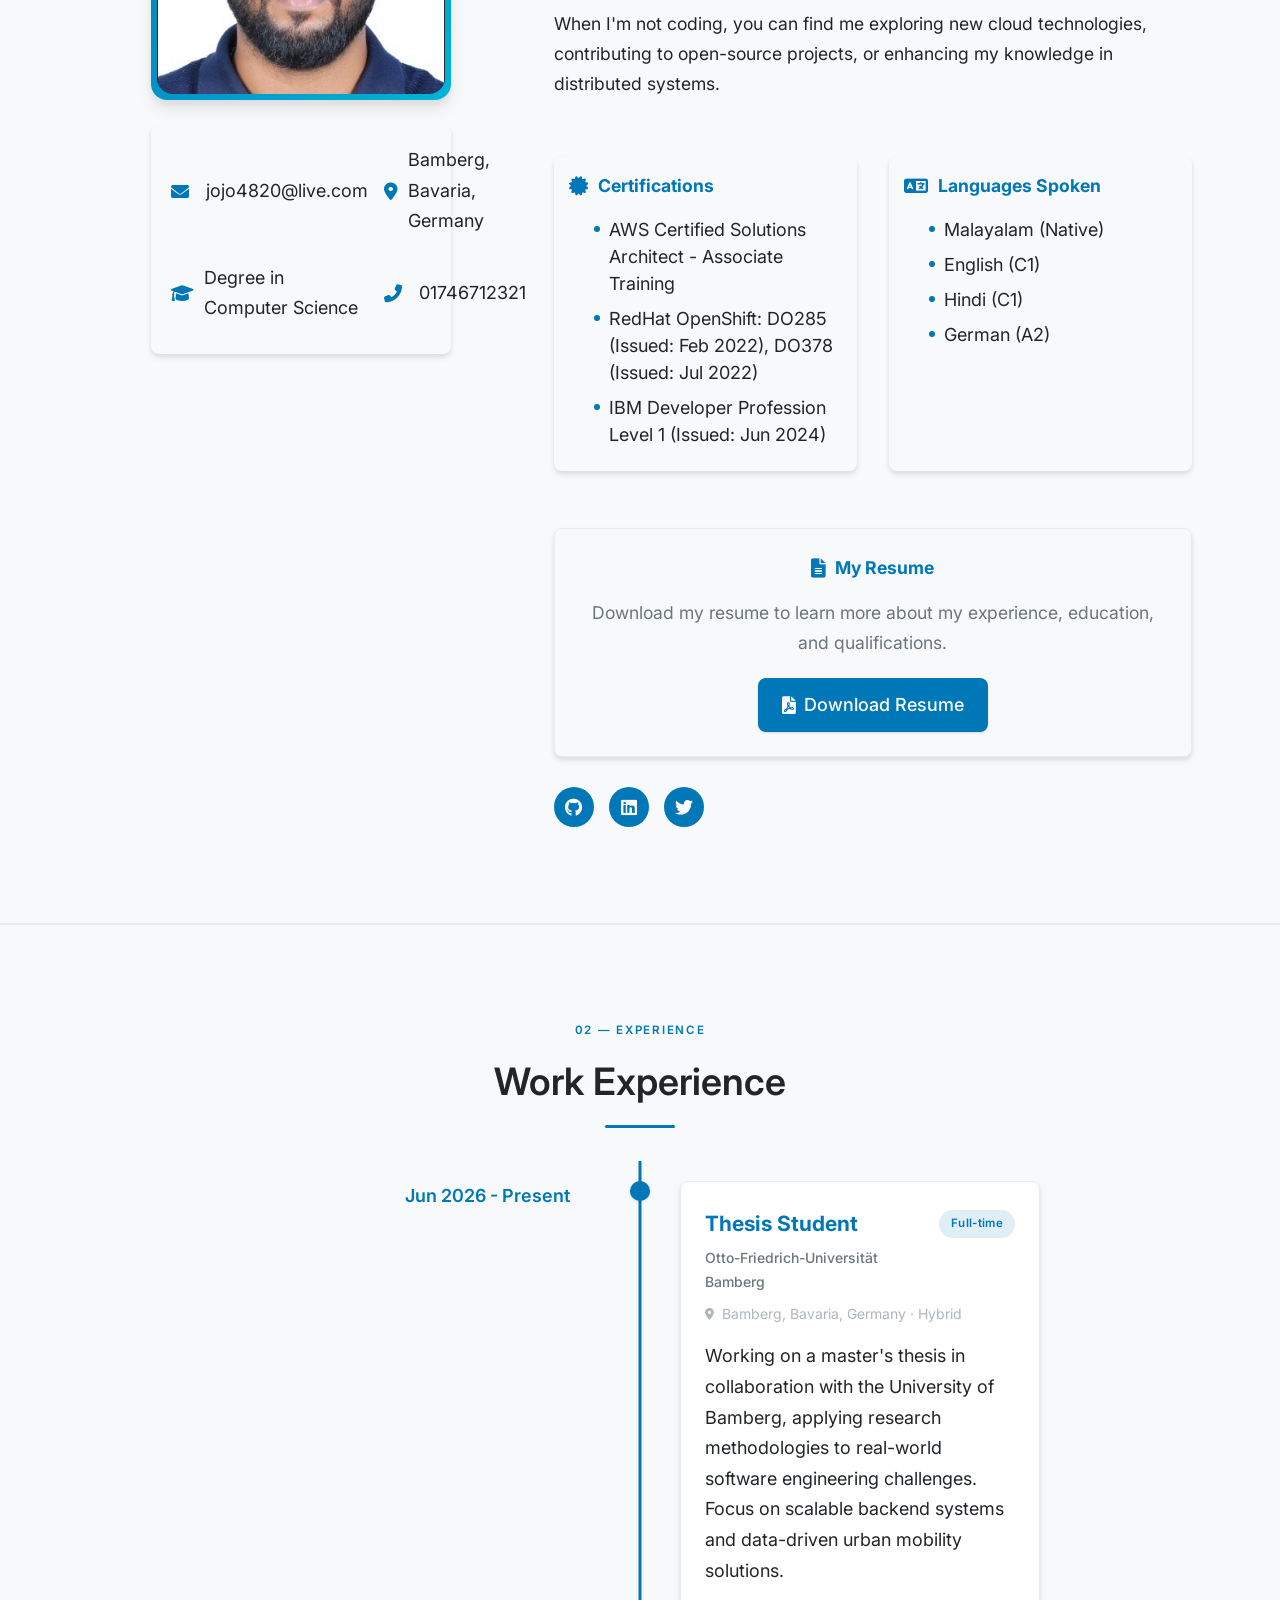
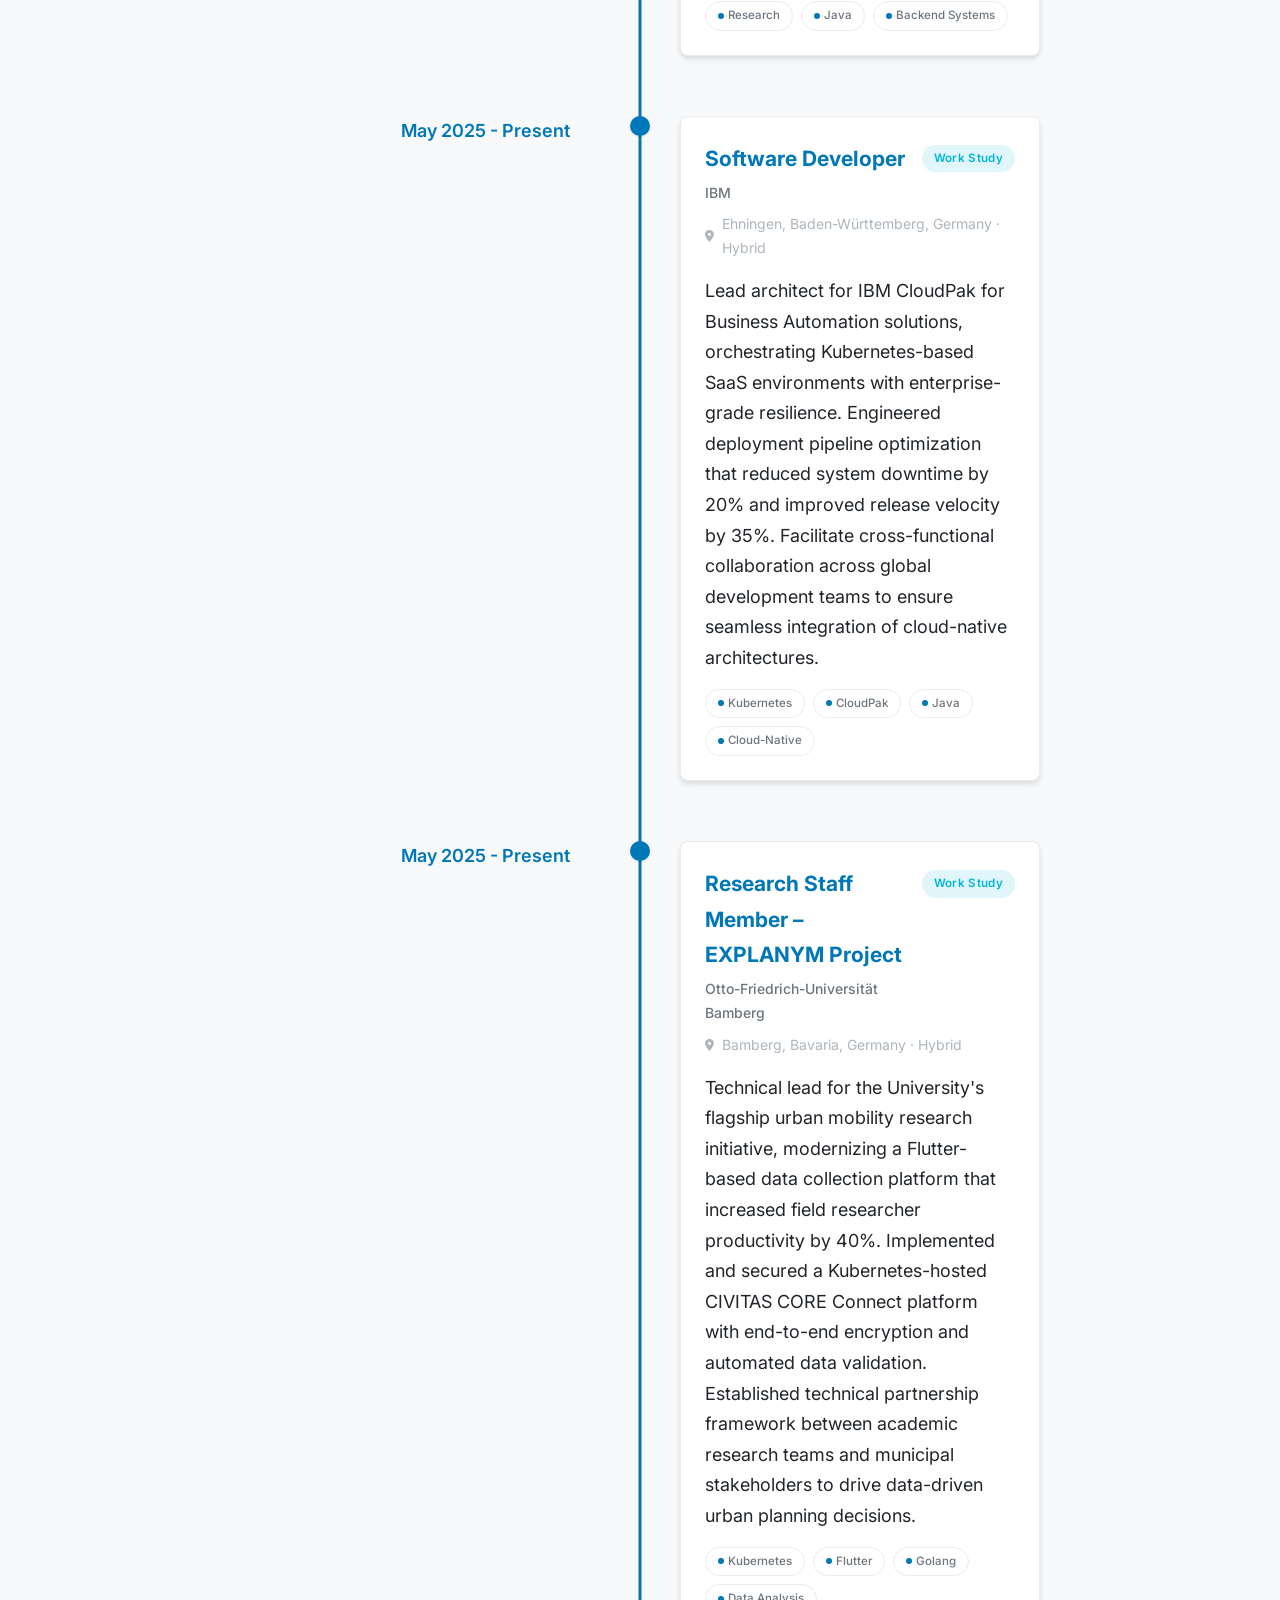
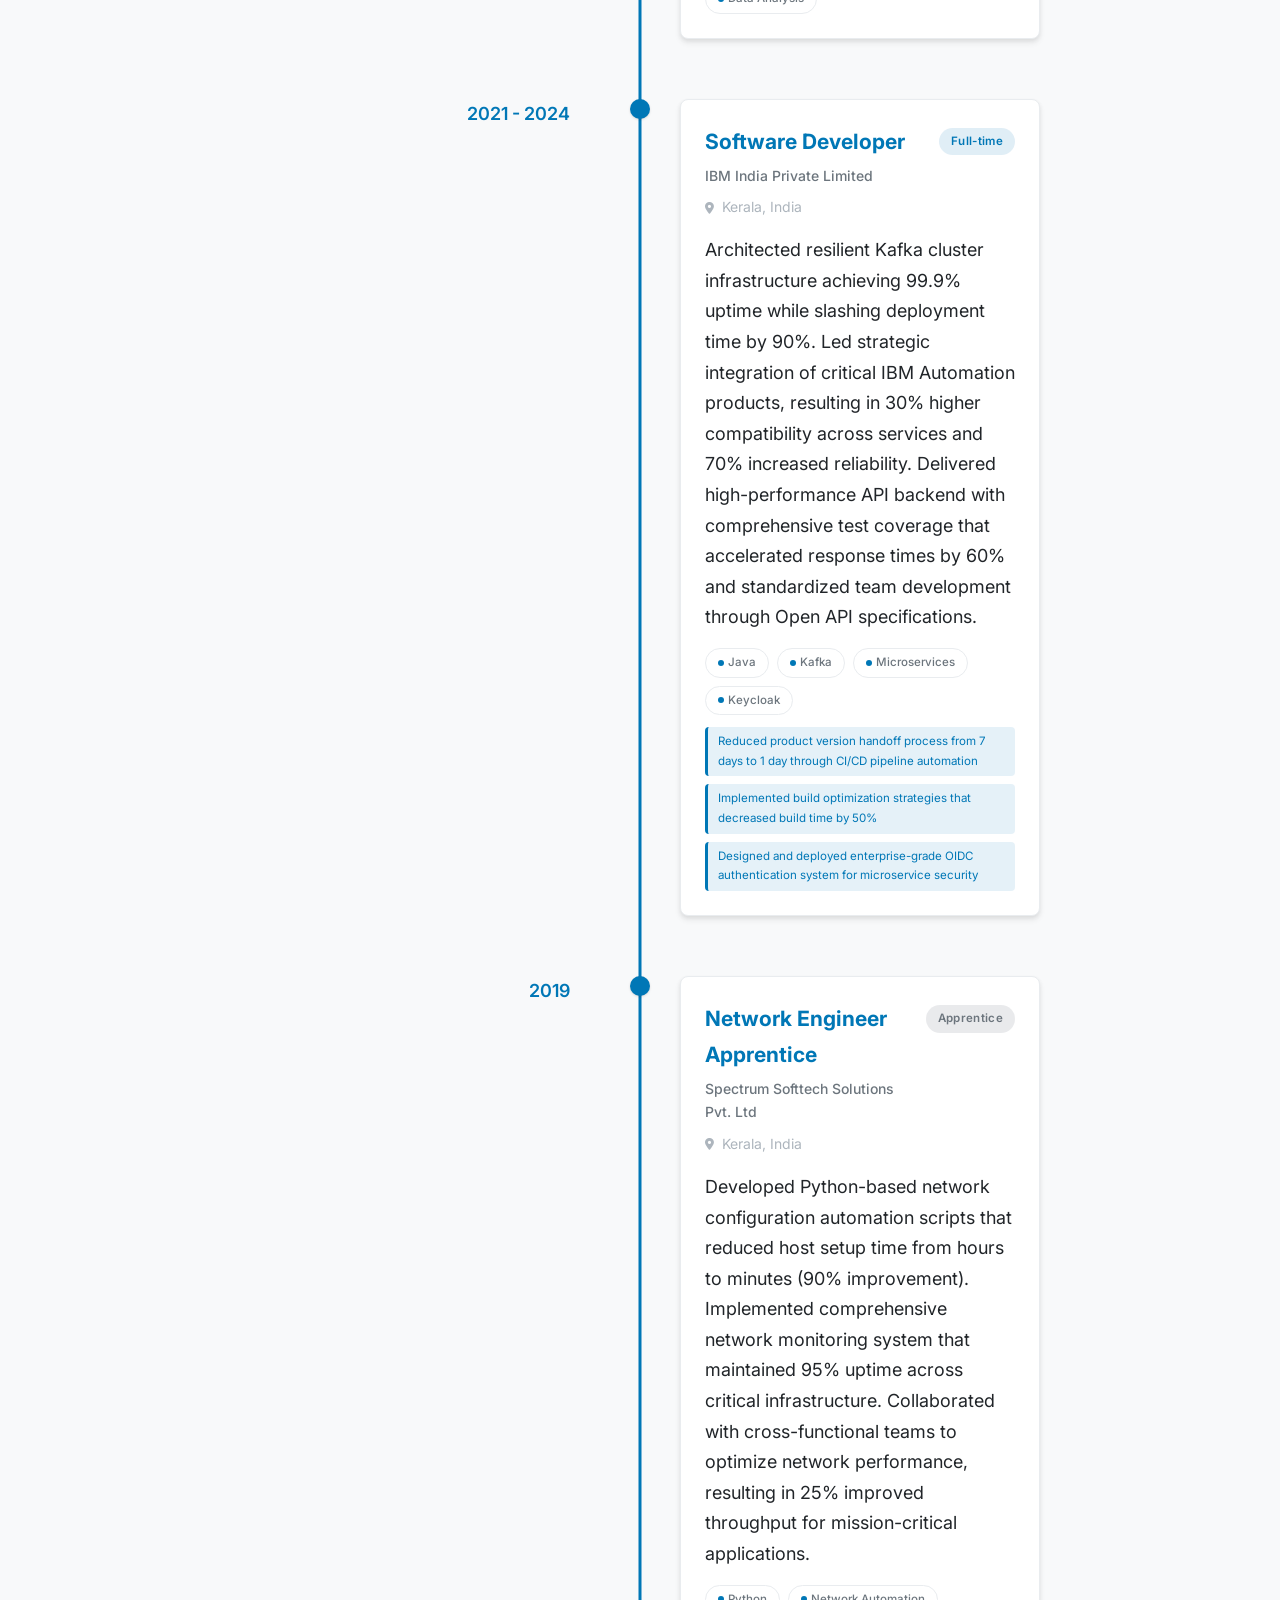
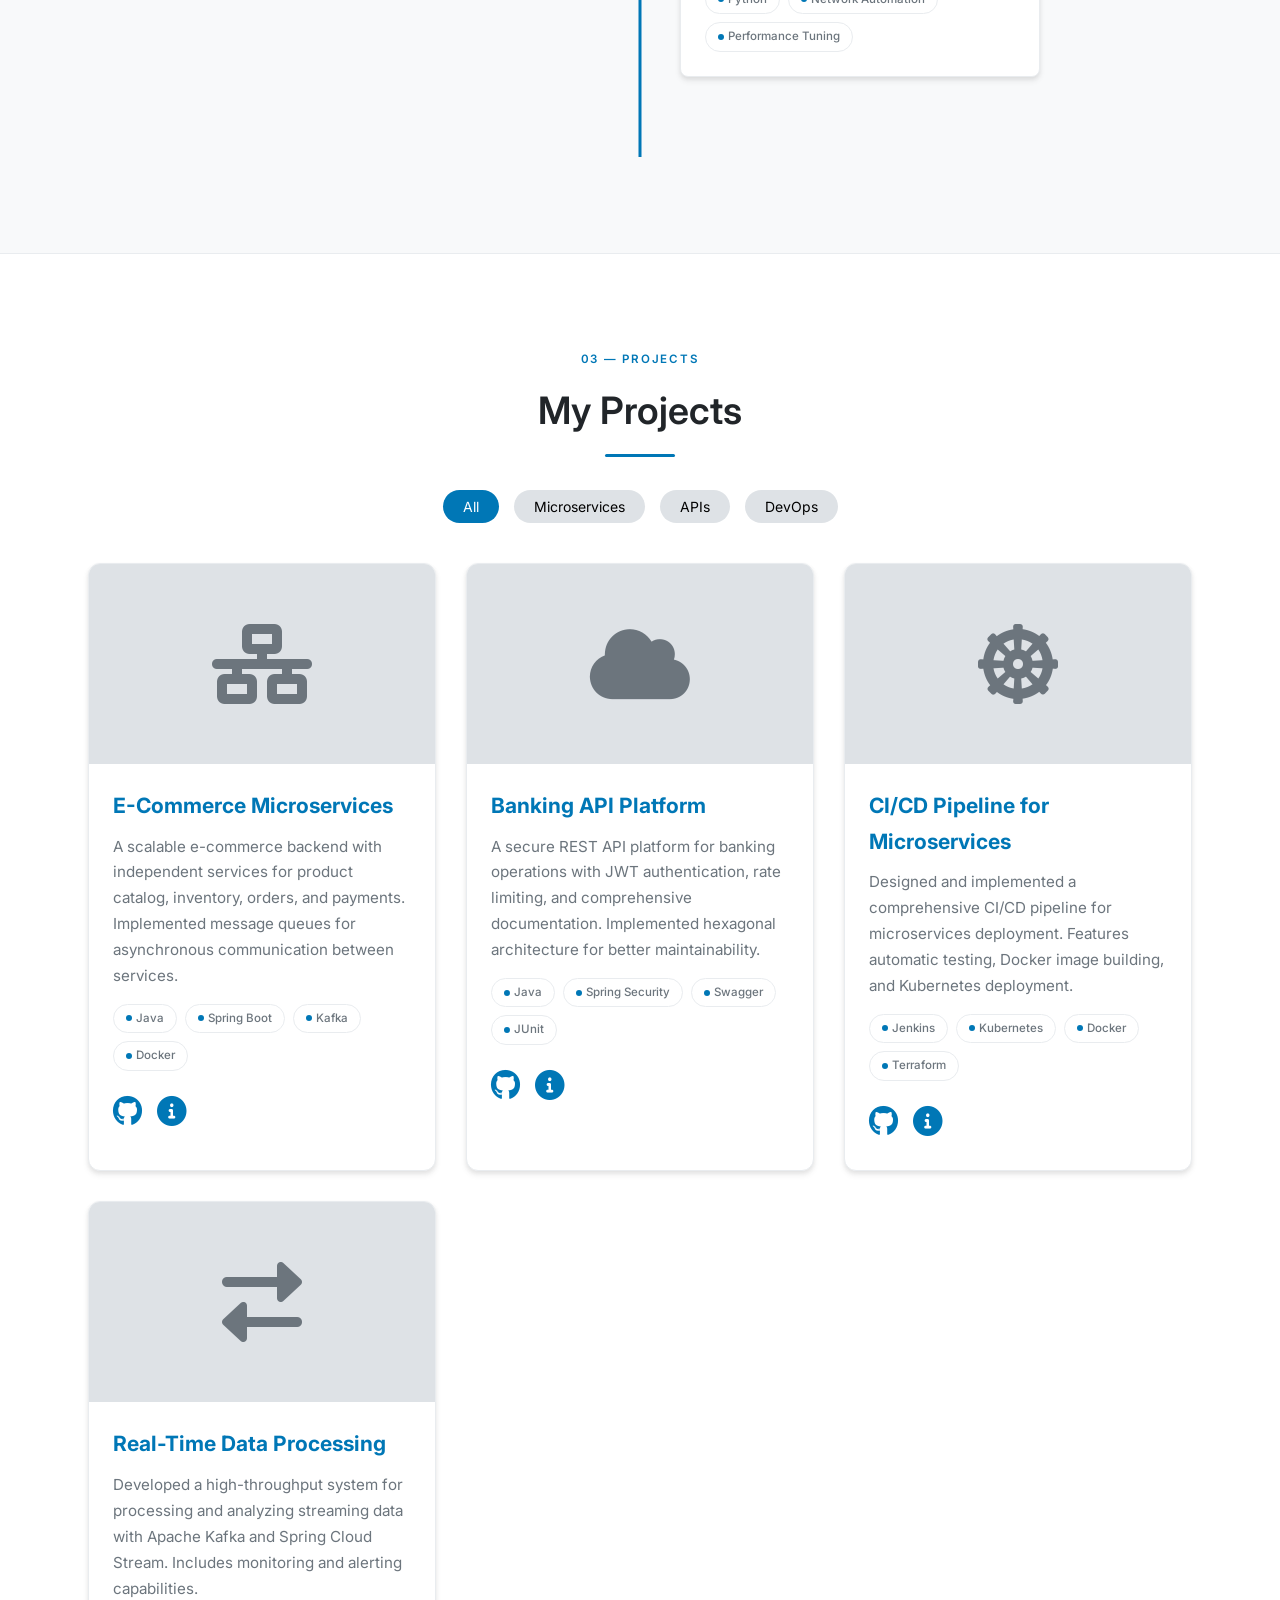
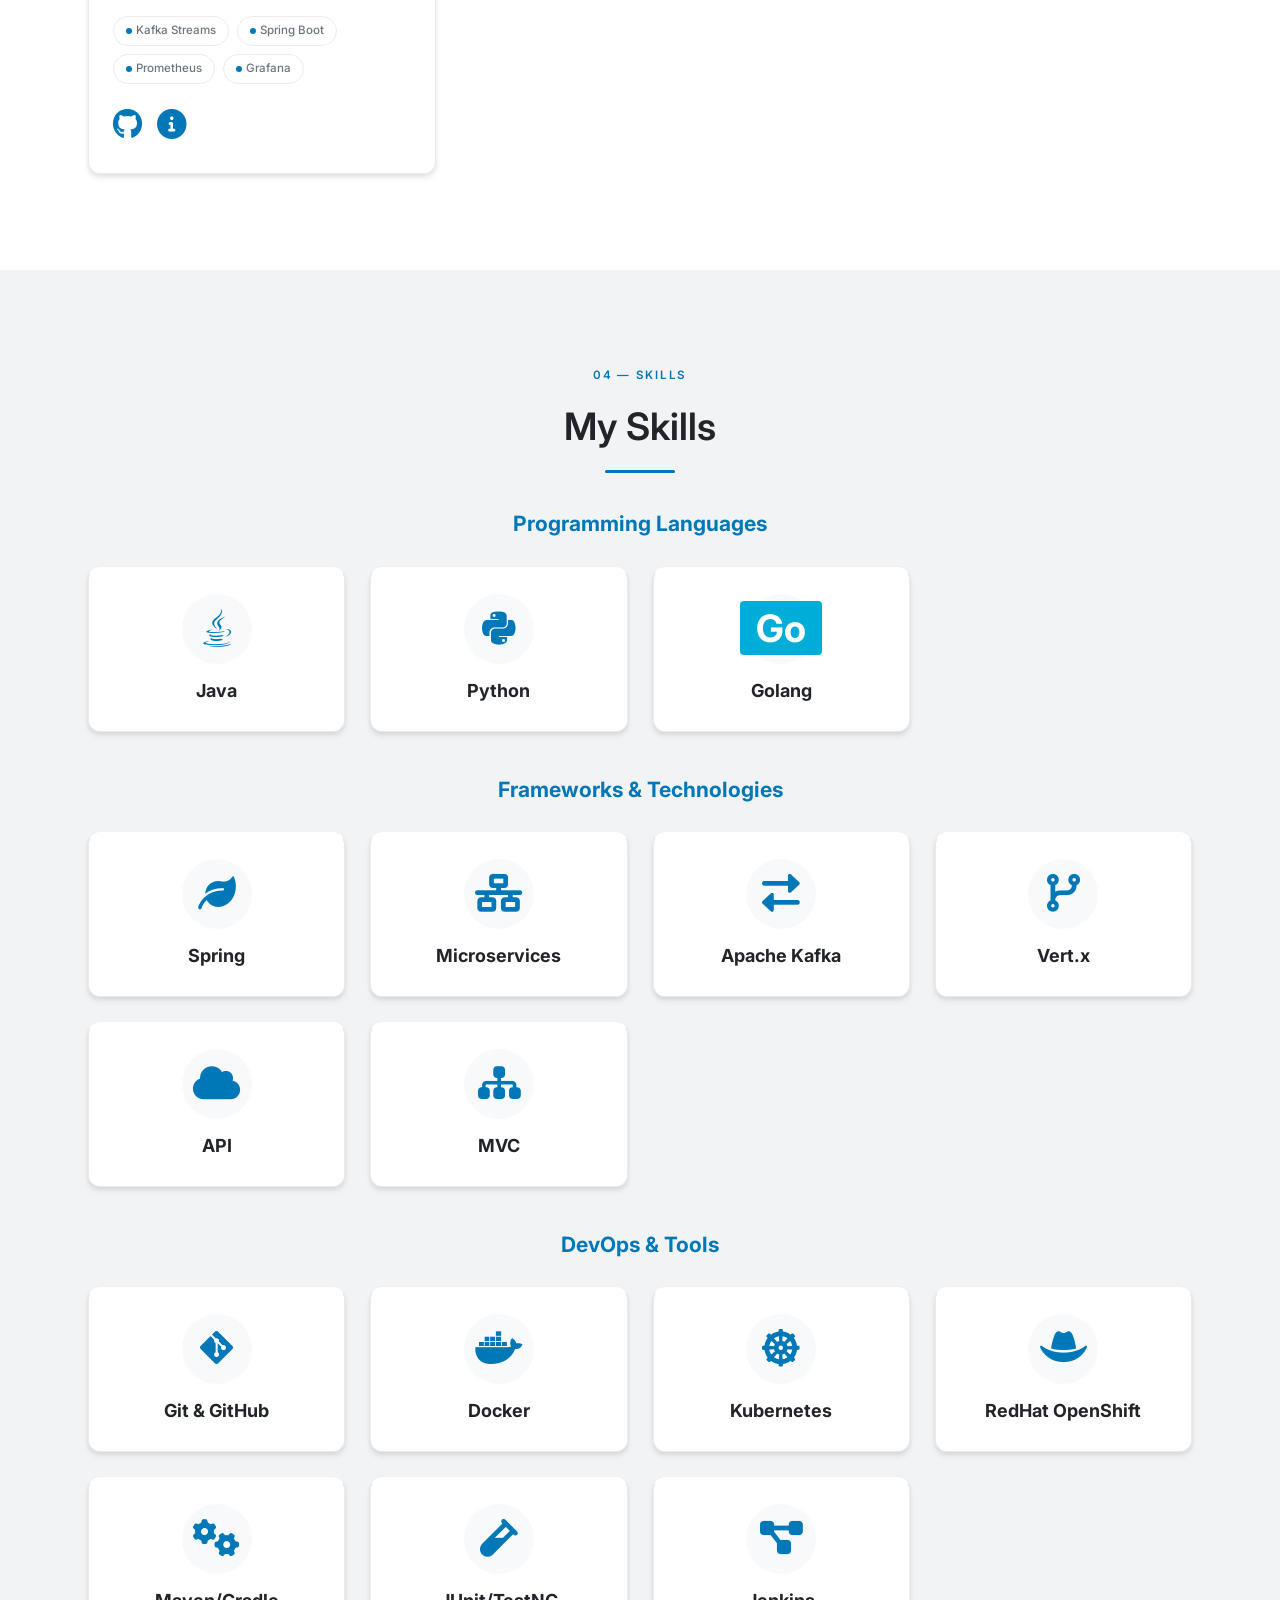
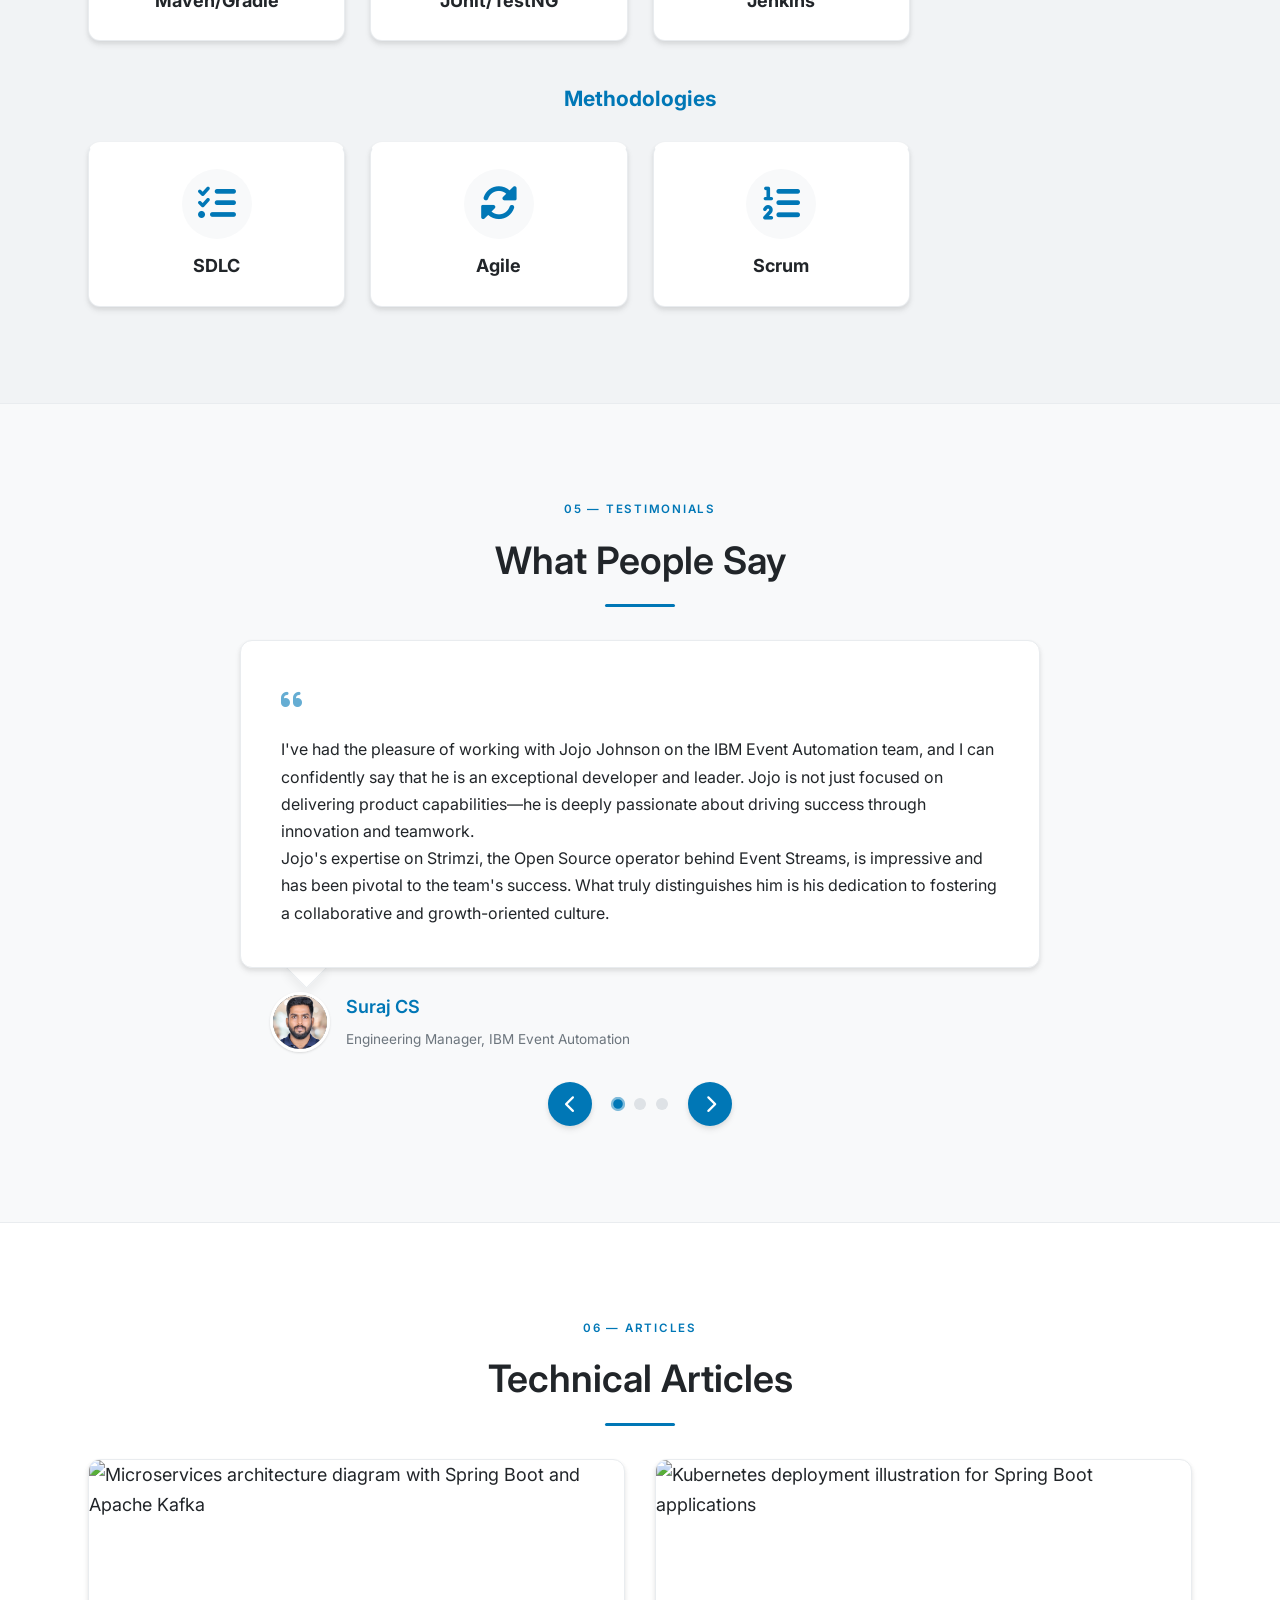
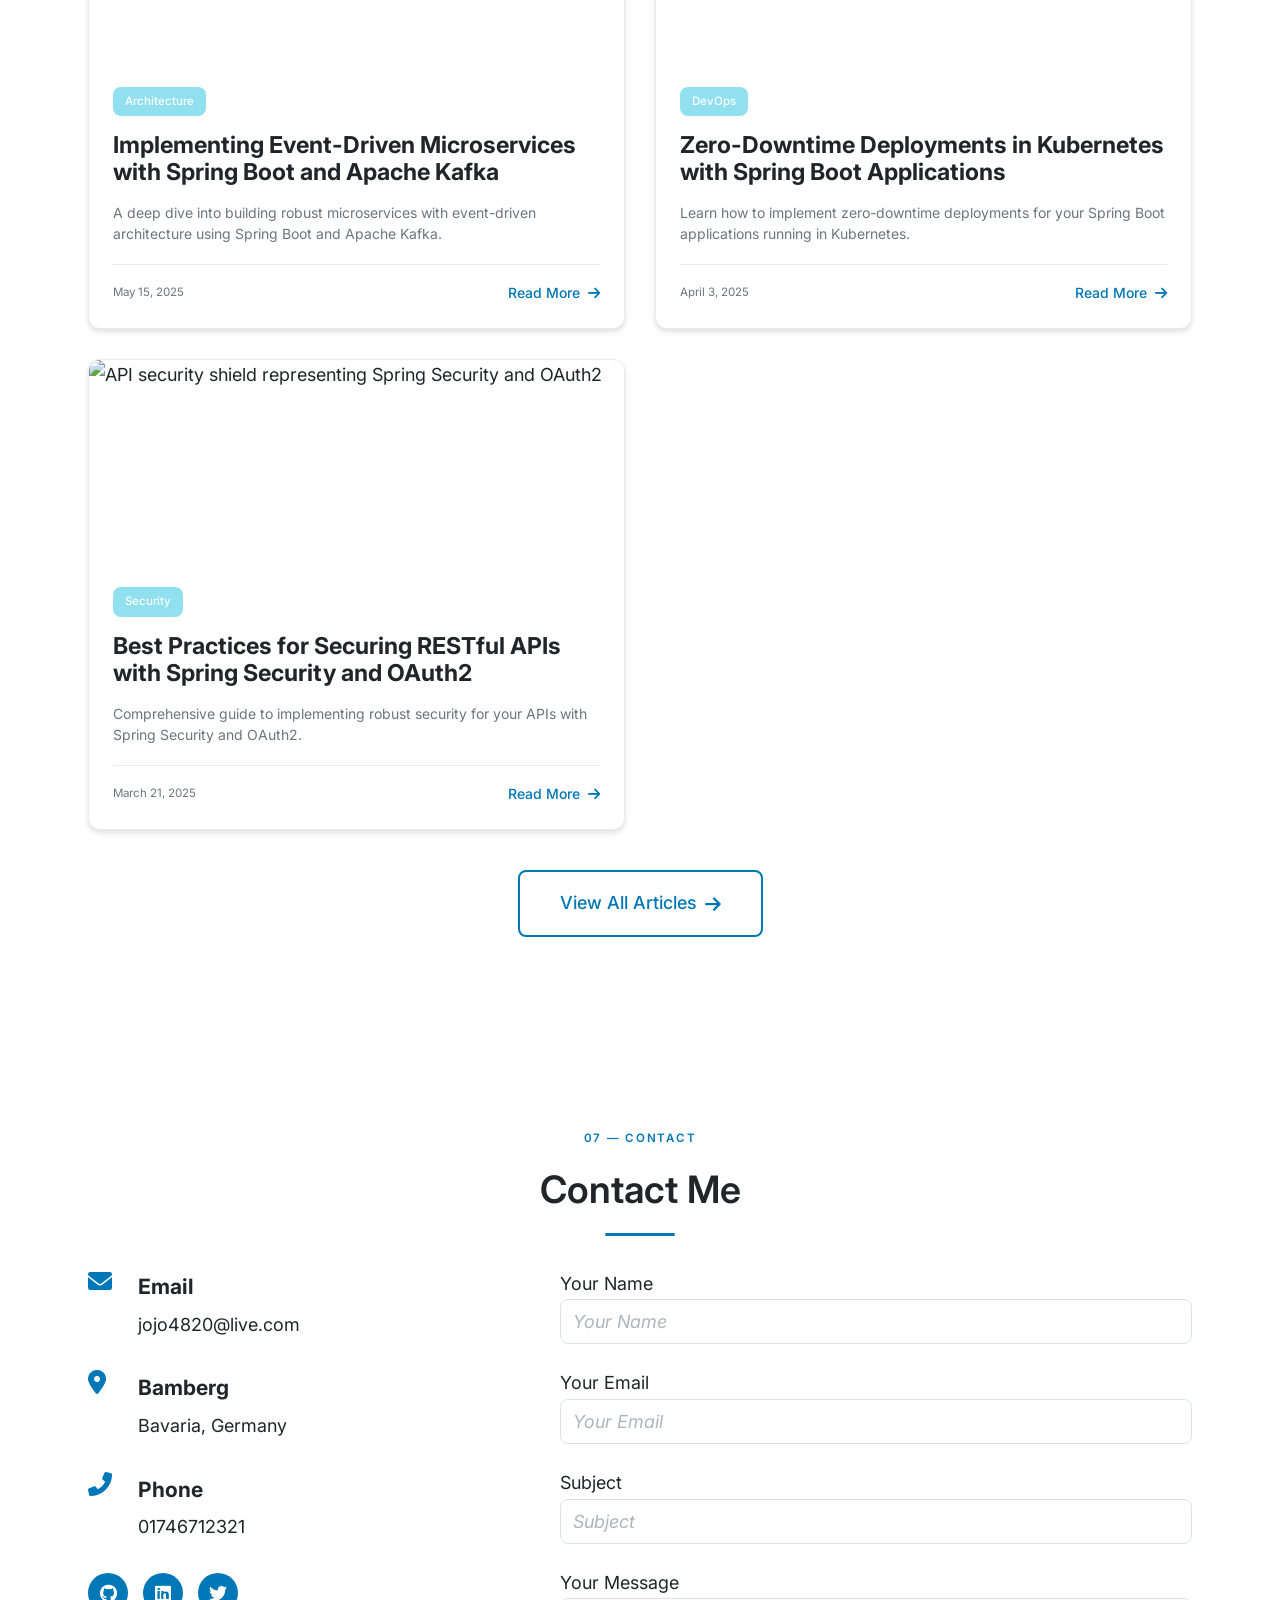
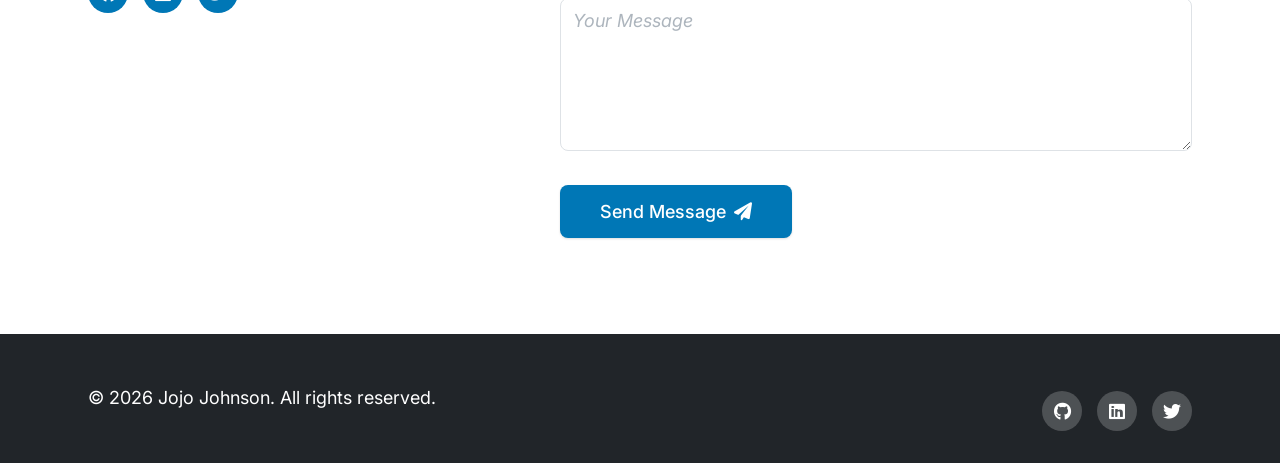
==== commit d1837079: "Jul2 Update with latest specs" ====
--- a/index.html
+++ b/index.html
@@ -8,15 +8,42 @@
     <meta name="author" content="Jojo Johnson">
     <meta name="theme-color" content="#0077b6" id="themeColor">
     <title>Jojo Johnson | Java Backend Developer</title>
+    <meta property="og:type" content="website">
+    <meta property="og:title" content="Jojo Johnson | Java Backend Developer">
+    <meta property="og:description" content="Java Backend Developer specializing in microservices, APIs, and scalable solutions">
+    <meta property="og:image" content="img/photo_jj.JPG">
+    <meta property="og:url" content="https://jojojohnson.dev/">
+    <meta name="twitter:card" content="summary_large_image">
+    <meta name="twitter:title" content="Jojo Johnson | Java Backend Developer">
+    <meta name="twitter:description" content="Java Backend Developer specializing in microservices, APIs, and scalable solutions">
+    <meta name="twitter:image" content="img/photo_jj.JPG">
+    <script type="application/ld+json">
+    {
+      "@context": "https://schema.org",
+      "@type": "Person",
+      "name": "Jojo Johnson",
+      "jobTitle": "Java Backend Developer",
+      "description": "Java & Backend Developer specializing in microservices, APIs, and scalable solutions",
+      "url": "https://jojojohnson.dev/",
+      "image": "img/photo_jj.JPG",
+      "sameAs": [
+        "https://github.com/j4real2208",
+        "https://www.linkedin.com/in/jojojohnson4820/"
+      ]
+    }
+    </script>
     <link rel="stylesheet" href="css/styles.css">
-    <link rel="stylesheet" href="https://cdnjs.cloudflare.com/ajax/libs/font-awesome/6.0.0/css/all.min.css">
     <link rel="preconnect" href="https://fonts.googleapis.com">
     <link rel="preconnect" href="https://fonts.gstatic.com" crossorigin>
-    <link href="https://fonts.googleapis.com/css2?family=Poppins:wght@300;400;500;600;700&display=swap" rel="stylesheet">
+    <link rel="preload" as="style" href="https://fonts.googleapis.com/css2?family=Inter:wght@300;400;500;600;700&display=swap">
+    <link href="https://fonts.googleapis.com/css2?family=Inter:wght@300;400;500;600;700&display=swap" rel="stylesheet">
+    <link rel="stylesheet" href="https://cdnjs.cloudflare.com/ajax/libs/font-awesome/6.0.0/css/all.min.css">
     <!-- Favicon -->
     <link rel="icon" type="image/png" href="img/favicon.png">
 </head>
 <body>
+    <div class="scroll-progress" aria-hidden="true"><div class="scroll-progress-bar"></div></div>
+    <a href="#main-content" class="skip-link">Skip to main content</a>
     <div class="preloader">
         <div class="loader">
             <div class="spinner">
@@ -27,18 +54,19 @@
         </div>
     </div>
 
+    <main id="main-content">
     <header>
-        <nav>
+        <nav aria-label="Main navigation">
             <div class="logo">
                 <a href="#home">Portfolio</a>
             </div>
-            <div class="menu-toggle">
+            <button class="menu-toggle" aria-label="Toggle menu" aria-expanded="false" aria-controls="primary-nav-links">
                 <span></span>
                 <span></span>
                 <span></span>
-            </div>
-            <ul class="nav-links">
-                <li><a href="#home">Home</a></li>
+            </button>
+            <ul class="nav-links" id="primary-nav-links">
+                <li><a href="#home" aria-current="page">Home</a></li>
                 <li><a href="#about">About</a></li>
                 <li><a href="#experience">Experience</a></li>
                 <li><a href="#projects">Projects</a></li>
@@ -50,61 +78,86 @@
         </nav>
     </header>
 
-    <section id="home" class="hero">
+    <section id="home" class="hero" aria-labelledby="home-heading">
         <div class="container">
             <div class="hero-content">
-                <h1>Hello, I'm <span class="highlight typing-text"> Jojo Johnson</span></h1>
-                <p class="profession">Java & Backend Developer</p>
-                <div class="hero-subtitle">
-                    <p class="intro">I build</p>
-                    <div class="dynamic-text-wrapper">
-                        <span class="dynamic-text visible">robust microservices</span>
-                        <span class="dynamic-text">scalable APIs</span>
-                        <span class="dynamic-text">efficient systems</span>
-                        <span class="dynamic-text">cloud-native apps</span>
-                    </div>
-                </div>
-                <div class="tech-stack-icons">
-                    <i class="fab fa-java" title="Java"></i>
-                    <i class="fab fa-python" title="Python"></i>
-                    <i class="fab fa-golang" title="Golang"></i>
-                    <i class="fas fa-cloud" title="Cloud"></i>
-                    <i class="fab fa-docker" title="Docker"></i>
-                </div>
-                <div class="cta-buttons">
-                    <a href="#projects" class="btn primary-btn">View My Work</a>
-                    <a href="#contact" class="btn secondary-btn">Contact Me</a>
+                <div class="hero-text">
+                    <h1 id="home-heading">Hello, I'm <span class="highlight typing-text"> Jojo Johnson</span></h1>
+                    <p class="profession">Java & Backend Developer</p>
+                    <div class="hero-subtitle">
+                        <p class="intro">I build</p>
+                        <div class="dynamic-text-wrapper">
+                            <span class="dynamic-text visible">robust microservices</span>
+                            <span class="dynamic-text">scalable APIs</span>
+                            <span class="dynamic-text">efficient systems</span>
+                            <span class="dynamic-text">cloud-native apps</span>
+                        </div>
+                    </div>
+                    <div class="tech-stack-icons">
+                        <i class="fab fa-java" title="Java" aria-hidden="true"></i>
+                        <i class="fab fa-python" title="Python" aria-hidden="true"></i>
+                        <i class="fab fa-golang" title="Golang" aria-hidden="true"></i>
+                        <i class="fas fa-cloud" title="Cloud" aria-hidden="true"></i>
+                        <i class="fab fa-docker" title="Docker" aria-hidden="true"></i>
+                    </div>
+                    <div class="cta-buttons">
+                        <a href="#projects" class="btn primary-btn"><i class="fas fa-folder-open" aria-hidden="true"></i> View My Work</a>
+                        <a href="#contact" class="btn secondary-btn"><i class="fas fa-paper-plane" aria-hidden="true"></i> Contact Me</a>
+                    </div>
+                </div>
+                <div class="hero-photo">
+                    <div class="hero-photo-ring">
+                        <img src="img/photo_jj.JPG" alt="Jojo Johnson, Java backend developer" class="hero-photo-img" width="360" height="360" fetchpriority="high" decoding="async">
+                    </div>
                 </div>
             </div>
         </div>
         <div class="hero-shape"></div>
     </section>
 
-    <section id="about" class="about">
+    <section id="about" class="about" aria-labelledby="about-heading">
         <div class="container">
-            <h2 class="section-title">About Me</h2>
+            <div class="section-eyebrow" aria-hidden="true">01 — About</div>
+            <h2 id="about-heading" class="section-title">About Me</h2>
+            <div class="stats-row" aria-label="Quick stats">
+                <div class="stat-item" role="group" aria-label="5 plus years of experience">
+                    <span class="stat-number" data-target="5" data-suffix="+">5+</span>
+                    <span class="stat-label">Years Experience</span>
+                </div>
+                <div class="stat-item" role="group" aria-label="4 plus projects built">
+                    <span class="stat-number" data-target="4" data-suffix="+">4+</span>
+                    <span class="stat-label">Projects Built</span>
+                </div>
+                <div class="stat-item" role="group" aria-label="3 languages spoken">
+                    <span class="stat-number" data-target="3">3</span>
+                    <span class="stat-label">Languages Spoken</span>
+                </div>
+                <div class="stat-item" role="group" aria-label="2 countries worked in">
+                    <span class="stat-number" data-target="2">2</span>
+                    <span class="stat-label">Countries Worked</span>
+                </div>
+            </div>
             <div class="about-content">
                 <div class="about-image">
-                    <div class="image-placeholder">
-                        <!-- Your profile image with lazy loading -->
-                        <img src="img/photo_jj.JPG" alt="Jojo Johnson" class="profile-image" loading="lazy">
+                    <div class="image-placeholder about-photo-ring">
+                        <img src="img/photo_jj.JPG" alt="Jojo Johnson, Java backend developer" class="profile-image" loading="lazy" decoding="async" width="400" height="400">
                     </div>
                     
                     <div class="personal-details">
                         <div class="detail">
-                            <i class="fas fa-envelope"></i>
+                            <i class="fas fa-envelope" aria-hidden="true"></i>
                             <span>jojo4820@live.com</span>
                         </div>
                         <div class="detail">
-                            <i class="fas fa-map-marker-alt"></i>
+                            <i class="fas fa-map-marker-alt" aria-hidden="true"></i>
                             <span>Bamberg, Bavaria, Germany</span>
                         </div>
                         <div class="detail">
-                            <i class="fas fa-graduation-cap"></i>
+                            <i class="fas fa-graduation-cap" aria-hidden="true"></i>
                             <span>Degree in Computer Science</span>
                         </div>
                         <div class="detail">
-                            <i class="fas fa-phone-alt"></i>
+                            <i class="fas fa-phone-alt" aria-hidden="true"></i>
                             <span>01746712321</span>
                         </div>
                     </div>
@@ -114,54 +167,89 @@
                     <p>With a strong foundation in software architecture and enterprise applications, I bring ideas to life using modern technologies like Spring, Kubernetes, and Docker.</p>
                     <p>When I'm not coding, you can find me exploring new cloud technologies, contributing to open-source projects, or enhancing my knowledge in distributed systems.</p>
                     
-                    <div class="certifications">
-                        <h4><i class="fas fa-certificate"></i> Certifications</h4>
-                        <ul>
-                            <li>AWS Certified Solutions Architect - Associate Training</li>
-                            <li>RedHat OpenShift: DO285 (Issued: Feb 2022), DO378 (Issued: Jul 2022)</li>
-                            <li>IBM Developer Profession Level 1 (Issued: Jun 2024)</li>
-                        </ul>
-                    </div>
-                    
-                    <div class="languages">
-                        <h4><i class="fas fa-language"></i> Languages Spoken</h4>
-                        <ul>
-                            <li>Malayalam (Native)</li>
-                            <li>English (C1)</li>
-                            <li>Hindi (C1)</li>
-                            <li>German (A2)</li>
-                        </ul>
+                    <div class="about-credentials">
+                        <div class="certifications">
+                            <h4><i class="fas fa-certificate" aria-hidden="true"></i> Certifications</h4>
+                            <ul>
+                                <li>AWS Certified Solutions Architect - Associate Training</li>
+                                <li>RedHat OpenShift: DO285 (Issued: Feb 2022), DO378 (Issued: Jul 2022)</li>
+                                <li>IBM Developer Profession Level 1 (Issued: Jun 2024)</li>
+                            </ul>
+                        </div>
+                        
+                        <div class="languages">
+                            <h4><i class="fas fa-language" aria-hidden="true"></i> Languages Spoken</h4>
+                            <ul>
+                                <li>Malayalam (Native)</li>
+                                <li>English (C1)</li>
+                                <li>Hindi (C1)</li>
+                                <li>German (A2)</li>
+                            </ul>
+                        </div>
                     </div>
                     
                     <div class="resume-download">
-                        <h4><i class="fas fa-file-alt"></i> My Resume</h4>
+                        <h4><i class="fas fa-file-alt" aria-hidden="true"></i> My Resume</h4>
                         <p>Download my resume to learn more about my experience, education, and qualifications.</p>
                         <a href="files/jj_res_2025.pdf" download class="btn primary-btn resume-btn">
-                            <i class="fas fa-file-pdf"></i> Download Resume
+                            <i class="fas fa-file-pdf" aria-hidden="true"></i> Download Resume
                         </a>
                     </div>
                     
                     <div class="social-links">
-                        <a href="https://github.com/j4real2208" target="_blank" title="GitHub"><i class="fab fa-github"></i></a>
-                        <a href="https://www.linkedin.com/in/jojojohnson4820/" target="_blank" title="LinkedIn"><i class="fab fa-linkedin"></i></a>
-                        <a href="https://twitter.com/" target="_blank" title="Twitter"><i class="fab fa-twitter"></i></a>
+                        <a href="https://github.com/j4real2208" target="_blank" title="GitHub"><i class="fab fa-github" aria-hidden="true"></i><span class="sr-only">GitHub</span></a>
+                        <a href="https://www.linkedin.com/in/jojojohnson4820/" target="_blank" title="LinkedIn"><i class="fab fa-linkedin" aria-hidden="true"></i><span class="sr-only">LinkedIn</span></a>
+                        <a href="https://twitter.com/" target="_blank" title="Twitter"><i class="fab fa-twitter" aria-hidden="true"></i><span class="sr-only">Twitter</span></a>
                     </div>
                 </div>
             </div>
         </div>
     </section>
 
-    <section id="experience" class="experience">
+    <section id="experience" class="experience" aria-labelledby="experience-heading">
         <div class="container">
-            <h2 class="section-title">Work Experience</h2>
+            <div class="section-eyebrow" aria-hidden="true">02 — Experience</div>
+            <h2 id="experience-heading" class="section-title">Work Experience</h2>
             <div class="timeline">
                 <!-- Experience 1 -->
                 <div class="timeline-item">
                     <div class="timeline-dot"></div>
-                    <div class="timeline-date">2025 - Present</div>
+                    <div class="timeline-date">Jun 2026 - Present</div>
                     <div class="timeline-content">
-                        <h3>Software Developer</h3>
-                        <h4>IBM Germany Research & Development, Böblingen</h4>
+                        <div class="timeline-header">
+                            <div class="timeline-role">
+                                <h3>Thesis Student</h3>
+                                <span class="timeline-company">Otto-Friedrich-Universität Bamberg</span>
+                            </div>
+                            <div class="timeline-meta">
+                                <span class="badge badge-fulltime">Full-time</span>
+                            </div>
+                        </div>
+                        <div class="timeline-location"><i class="fas fa-map-marker-alt" aria-hidden="true"></i> Bamberg, Bavaria, Germany · Hybrid</div>
+                        <p>Working on a master's thesis in collaboration with the University of Bamberg, applying research methodologies to real-world software engineering challenges. Focus on scalable backend systems and data-driven urban mobility solutions.</p>
+                        <div class="timeline-tech-stack">
+                            <span>Research</span>
+                            <span>Java</span>
+                            <span>Backend Systems</span>
+                        </div>
+                    </div>
+                </div>
+
+                <!-- Experience 2 -->
+                <div class="timeline-item">
+                    <div class="timeline-dot"></div>
+                    <div class="timeline-date">May 2025 - Present</div>
+                    <div class="timeline-content">
+                        <div class="timeline-header">
+                            <div class="timeline-role">
+                                <h3>Software Developer</h3>
+                                <span class="timeline-company">IBM</span>
+                            </div>
+                            <div class="timeline-meta">
+                                <span class="badge badge-workstudy">Work Study</span>
+                            </div>
+                        </div>
+                        <div class="timeline-location"><i class="fas fa-map-marker-alt" aria-hidden="true"></i> Ehningen, Baden-Württemberg, Germany · Hybrid</div>
                         <p>Lead architect for IBM CloudPak for Business Automation solutions, orchestrating Kubernetes-based SaaS environments with enterprise-grade resilience. Engineered deployment pipeline optimization that reduced system downtime by 20% and improved release velocity by 35%. Facilitate cross-functional collaboration across global development teams to ensure seamless integration of cloud-native architectures.</p>
                         <div class="timeline-tech-stack">
                             <span>Kubernetes</span>
@@ -172,13 +260,21 @@
                     </div>
                 </div>
                 
-                <!-- Experience 2 -->
+                <!-- Experience 3 -->
                 <div class="timeline-item">
                     <div class="timeline-dot"></div>
-                    <div class="timeline-date">2025 - Present</div>
+                    <div class="timeline-date">May 2025 - Present</div>
                     <div class="timeline-content">
-                        <h3>Research Assistant – EXPLANYM Project</h3>
-                        <h4>Otto-Friedrich-University Bamberg (HIWI), Bamberg</h4>
+                        <div class="timeline-header">
+                            <div class="timeline-role">
+                                <h3>Research Staff Member – EXPLANYM Project</h3>
+                                <span class="timeline-company">Otto-Friedrich-Universität Bamberg</span>
+                            </div>
+                            <div class="timeline-meta">
+                                <span class="badge badge-workstudy">Work Study</span>
+                            </div>
+                        </div>
+                        <div class="timeline-location"><i class="fas fa-map-marker-alt" aria-hidden="true"></i> Bamberg, Bavaria, Germany · Hybrid</div>
                         <p>Technical lead for the University's flagship urban mobility research initiative, modernizing a Flutter-based data collection platform that increased field researcher productivity by 40%. Implemented and secured a Kubernetes-hosted CIVITAS CORE Connect platform with end-to-end encryption and automated data validation. Established technical partnership framework between academic research teams and municipal stakeholders to drive data-driven urban planning decisions.</p>
                         <div class="timeline-tech-stack">
                             <span>Kubernetes</span>
@@ -194,8 +290,16 @@
                     <div class="timeline-dot"></div>
                     <div class="timeline-date">2021 - 2024</div>
                     <div class="timeline-content">
-                        <h3>Software Developer</h3>
-                        <h4>IBM India Private Limited, Kerala</h4>
+                        <div class="timeline-header">
+                            <div class="timeline-role">
+                                <h3>Software Developer</h3>
+                                <span class="timeline-company">IBM India Private Limited</span>
+                            </div>
+                            <div class="timeline-meta">
+                                <span class="badge badge-fulltime">Full-time</span>
+                            </div>
+                        </div>
+                        <div class="timeline-location"><i class="fas fa-map-marker-alt" aria-hidden="true"></i> Kerala, India</div>
                         <p>Architected resilient Kafka cluster infrastructure achieving 99.9% uptime while slashing deployment time by 90%. Led strategic integration of critical IBM Automation products, resulting in 30% higher compatibility across services and 70% increased reliability. Delivered high-performance API backend with comprehensive test coverage that accelerated response times by 60% and standardized team development through Open API specifications.</p>
                         <div class="timeline-tech-stack">
                             <span>Java</span>
@@ -216,8 +320,16 @@
                     <div class="timeline-dot"></div>
                     <div class="timeline-date">2019</div>
                     <div class="timeline-content">
-                        <h3>Network Engineer Apprentice</h3>
-                        <h4>Spectrum Softtech Solutions Pvt. Ltd, Kerala</h4>
+                        <div class="timeline-header">
+                            <div class="timeline-role">
+                                <h3>Network Engineer Apprentice</h3>
+                                <span class="timeline-company">Spectrum Softtech Solutions Pvt. Ltd</span>
+                            </div>
+                            <div class="timeline-meta">
+                                <span class="badge badge-apprentice">Apprentice</span>
+                            </div>
+                        </div>
+                        <div class="timeline-location"><i class="fas fa-map-marker-alt" aria-hidden="true"></i> Kerala, India</div>
                         <p>Developed Python-based network configuration automation scripts that reduced host setup time from hours to minutes (90% improvement). Implemented comprehensive network monitoring system that maintained 95% uptime across critical infrastructure. Collaborated with cross-functional teams to optimize network performance, resulting in 25% improved throughput for mission-critical applications.</p>
                         <div class="timeline-tech-stack">
                             <span>Python</span>
@@ -230,21 +342,22 @@
         </div>
     </section>
 
-    <section id="projects" class="projects">
+    <section id="projects" class="projects" aria-labelledby="projects-heading">
         <div class="container">
-            <h2 class="section-title">My Projects</h2>
-            <div class="project-filters">
-                <button class="filter-btn active" data-filter="all">All</button>
-                <button class="filter-btn" data-filter="microservice">Microservices</button>
-                <button class="filter-btn" data-filter="api">APIs</button>
-                <button class="filter-btn" data-filter="devops">DevOps</button>
+            <div class="section-eyebrow" aria-hidden="true">03 — Projects</div>
+            <h2 id="projects-heading" class="section-title">My Projects</h2>
+            <div class="project-filters" role="group" aria-label="Project filters">
+                <button class="filter-btn active" data-filter="all" aria-pressed="true">All</button>
+                <button class="filter-btn" data-filter="microservice" aria-pressed="false">Microservices</button>
+                <button class="filter-btn" data-filter="api" aria-pressed="false">APIs</button>
+                <button class="filter-btn" data-filter="devops" aria-pressed="false">DevOps</button>
             </div>
             <div class="projects-grid">
                 <!-- Project 1 -->
                 <div class="project-card" data-category="microservice">
                     <div class="project-img">
                         <div class="img-placeholder">
-                            <i class="fas fa-network-wired"></i>
+                            <i class="fas fa-network-wired" aria-hidden="true"></i>
                         </div>
                     </div>
                     <div class="project-info">
@@ -257,8 +370,8 @@
                             <span>Docker</span>
                         </div>
                         <div class="project-links">
-                            <a href="https://github.com/j4real2208/ecommerce-microservices" target="_blank" title="View Code"><i class="fab fa-github"></i></a>
-                            <a href="#" class="project-details-btn" title="View Details" data-id="project1"><i class="fas fa-info-circle"></i></a>
+                            <a href="https://github.com/j4real2208/ecommerce-microservices" target="_blank" title="View Code"><i class="fab fa-github" aria-hidden="true"></i><span class="sr-only">View Code on GitHub</span></a>
+                            <a href="#" class="project-details-btn" title="View Details" data-id="project1"><i class="fas fa-info-circle" aria-hidden="true"></i><span class="sr-only">View Details</span></a>
                         </div>
                     </div>
                 </div>
@@ -267,7 +380,7 @@
                 <div class="project-card" data-category="api">
                     <div class="project-img">
                         <div class="img-placeholder">
-                            <i class="fas fa-cloud"></i>
+                            <i class="fas fa-cloud" aria-hidden="true"></i>
                         </div>
                     </div>
                     <div class="project-info">
@@ -280,8 +393,8 @@
                             <span>JUnit</span>
                         </div>
                         <div class="project-links">
-                            <a href="https://github.com/j4real2208/banking-api" target="_blank" title="View Code"><i class="fab fa-github"></i></a>
-                            <a href="#" class="project-details-btn" title="View Details" data-id="project2"><i class="fas fa-info-circle"></i></a>
+                            <a href="https://github.com/j4real2208/banking-api" target="_blank" title="View Code"><i class="fab fa-github" aria-hidden="true"></i><span class="sr-only">View Code on GitHub</span></a>
+                            <a href="#" class="project-details-btn" title="View Details" data-id="project2"><i class="fas fa-info-circle" aria-hidden="true"></i><span class="sr-only">View Details</span></a>
                         </div>
                     </div>
                 </div>
@@ -290,7 +403,7 @@
                 <div class="project-card" data-category="devops">
                     <div class="project-img">
                         <div class="img-placeholder">
-                            <i class="fas fa-dharmachakra"></i>
+                            <i class="fas fa-dharmachakra" aria-hidden="true"></i>
                         </div>
                     </div>
                     <div class="project-info">
@@ -303,8 +416,8 @@
                             <span>Terraform</span>
                         </div>
                         <div class="project-links">
-                            <a href="https://github.com/j4real2208/kube-cicd" target="_blank" title="View Code"><i class="fab fa-github"></i></a>
-                            <a href="#" class="project-details-btn" title="View Details" data-id="project3"><i class="fas fa-info-circle"></i></a>
+                            <a href="https://github.com/j4real2208/kube-cicd" target="_blank" title="View Code"><i class="fab fa-github" aria-hidden="true"></i><span class="sr-only">View Code on GitHub</span></a>
+                            <a href="#" class="project-details-btn" title="View Details" data-id="project3"><i class="fas fa-info-circle" aria-hidden="true"></i><span class="sr-only">View Details</span></a>
                         </div>
                     </div>
                 </div>
@@ -313,7 +426,7 @@
                 <div class="project-card" data-category="api">
                     <div class="project-img">
                         <div class="img-placeholder">
-                            <i class="fas fa-exchange-alt"></i>
+                            <i class="fas fa-exchange-alt" aria-hidden="true"></i>
                         </div>
                     </div>
                     <div class="project-info">
@@ -326,8 +439,8 @@
                             <span>Grafana</span>
                         </div>
                         <div class="project-links">
-                            <a href="https://github.com/j4real2208/stream-processor" target="_blank" title="View Code"><i class="fab fa-github"></i></a>
-                            <a href="#" class="project-details-btn" title="View Details" data-id="project4"><i class="fas fa-info-circle"></i></a>
+                            <a href="https://github.com/j4real2208/stream-processor" target="_blank" title="View Code"><i class="fab fa-github" aria-hidden="true"></i><span class="sr-only">View Code on GitHub</span></a>
+                            <a href="#" class="project-details-btn" title="View Details" data-id="project4"><i class="fas fa-info-circle" aria-hidden="true"></i><span class="sr-only">View Details</span></a>
                         </div>
                     </div>
                 </div>
@@ -340,7 +453,7 @@
             <div class="project-modal" id="project1Modal">
                 <div class="modal-header">
                     <h3>E-Commerce Microservices</h3>
-                    <button class="modal-close-btn"><i class="fas fa-times"></i></button>
+                    <button class="modal-close-btn" aria-label="Close dialog"><i class="fas fa-times" aria-hidden="true"></i></button>
                 </div>
                 <div class="modal-body">
                     <p><strong>Description:</strong> A complete e-commerce backend system built with a microservices architecture. The system consists of independent services for product management, inventory control, order processing, and payment handling.</p>
@@ -376,7 +489,7 @@
             <div class="project-modal" id="project2Modal">
                 <div class="modal-header">
                     <h3>Banking API Platform</h3>
-                    <button class="modal-close-btn"><i class="fas fa-times"></i></button>
+                    <button class="modal-close-btn" aria-label="Close dialog"><i class="fas fa-times" aria-hidden="true"></i></button>
                 </div>
                 <div class="modal-body">
                     <p><strong>Description:</strong> A secure RESTful API platform for banking operations that supports account management, transactions, and reporting functionalities.</p>
@@ -411,7 +524,7 @@
             <div class="project-modal" id="project3Modal">
                 <div class="modal-header">
                     <h3>CI/CD Pipeline for Microservices</h3>
-                    <button class="modal-close-btn"><i class="fas fa-times"></i></button>
+                    <button class="modal-close-btn" aria-label="Close dialog"><i class="fas fa-times" aria-hidden="true"></i></button>
                 </div>
                 <div class="modal-body">
                     <p><strong>Description:</strong> A complete CI/CD pipeline for automating the build, test, and deployment process of microservices to Kubernetes clusters.</p>
@@ -447,7 +560,7 @@
             <div class="project-modal" id="project4Modal">
                 <div class="modal-header">
                     <h3>Real-Time Data Processing</h3>
-                    <button class="modal-close-btn"><i class="fas fa-times"></i></button>
+                    <button class="modal-close-btn" aria-label="Close dialog"><i class="fas fa-times" aria-hidden="true"></i></button>
                 </div>
                 <div class="modal-body">
                     <p><strong>Description:</strong> A high-performance system for processing and analyzing streaming data in real-time, capable of handling millions of events per second.</p>
@@ -481,23 +594,24 @@
         </div>
     </section>
 
-    <section id="skills" class="skills">
+    <section id="skills" class="skills" aria-labelledby="skills-heading">
         <div class="container">
-            <h2 class="section-title">My Skills</h2>
+            <div class="section-eyebrow" aria-hidden="true">04 — Skills</div>
+            <h2 id="skills-heading" class="section-title">My Skills</h2>
             <div class="skills-content">
                 <div class="skills-category">
                     <h3>Programming Languages</h3>
                     <div class="skills-grid">
                         <div class="skill-item">
-                            <div class="skill-icon"><i class="fab fa-java"></i></div>
+                            <div class="skill-icon"><i class="fab fa-java" aria-hidden="true"></i></div>
                             <h4>Java</h4>
                         </div>
                         <div class="skill-item">
-                            <div class="skill-icon"><i class="fab fa-python"></i></div>
+                            <div class="skill-icon"><i class="fab fa-python" aria-hidden="true"></i></div>
                             <h4>Python</h4>
                         </div>
                         <div class="skill-item">
-                            <div class="skill-icon"><i class="fab fa-golang"></i></div>
+                            <div class="skill-icon"><i class="fab fa-golang" aria-hidden="true"></i></div>
                             <h4>Golang</h4>
                         </div>
                     </div>
@@ -507,27 +621,27 @@
                     <h3>Frameworks & Technologies</h3>
                     <div class="skills-grid">
                         <div class="skill-item">
-                            <div class="skill-icon"><i class="fas fa-leaf"></i></div>
+                            <div class="skill-icon"><i class="fas fa-leaf" aria-hidden="true"></i></div>
                             <h4>Spring</h4>
                         </div>
                         <div class="skill-item">
-                            <div class="skill-icon"><i class="fas fa-network-wired"></i></div>
+                            <div class="skill-icon"><i class="fas fa-network-wired" aria-hidden="true"></i></div>
                             <h4>Microservices</h4>
                         </div>
                         <div class="skill-item">
-                            <div class="skill-icon"><i class="fas fa-exchange-alt"></i></div>
+                            <div class="skill-icon"><i class="fas fa-exchange-alt" aria-hidden="true"></i></div>
                             <h4>Apache Kafka</h4>
                         </div>
                         <div class="skill-item">
-                            <div class="skill-icon"><i class="fas fa-code-branch"></i></div>
+                            <div class="skill-icon"><i class="fas fa-code-branch" aria-hidden="true"></i></div>
                             <h4>Vert.x</h4>
                         </div>
                         <div class="skill-item">
-                            <div class="skill-icon"><i class="fas fa-cloud"></i></div>
+                            <div class="skill-icon"><i class="fas fa-cloud" aria-hidden="true"></i></div>
                             <h4>API</h4>
                         </div>
                         <div class="skill-item">
-                            <div class="skill-icon"><i class="fas fa-sitemap"></i></div>
+                            <div class="skill-icon"><i class="fas fa-sitemap" aria-hidden="true"></i></div>
                             <h4>MVC</h4>
                         </div>
                     </div>
@@ -537,31 +651,31 @@
                     <h3>DevOps & Tools</h3>
                     <div class="skills-grid">
                         <div class="skill-item">
-                            <div class="skill-icon"><i class="fab fa-git-alt"></i></div>
+                            <div class="skill-icon"><i class="fab fa-git-alt" aria-hidden="true"></i></div>
                             <h4>Git & GitHub</h4>
                         </div>
                         <div class="skill-item">
-                            <div class="skill-icon"><i class="fab fa-docker"></i></div>
+                            <div class="skill-icon"><i class="fab fa-docker" aria-hidden="true"></i></div>
                             <h4>Docker</h4>
                         </div>
                         <div class="skill-item">
-                            <div class="skill-icon"><i class="fas fa-dharmachakra"></i></div>
+                            <div class="skill-icon"><i class="fas fa-dharmachakra" aria-hidden="true"></i></div>
                             <h4>Kubernetes</h4>
                         </div>
                         <div class="skill-item">
-                            <div class="skill-icon"><i class="fas fa-hat-cowboy"></i></div>
+                            <div class="skill-icon"><i class="fas fa-hat-cowboy" aria-hidden="true"></i></div>
                             <h4>RedHat OpenShift</h4>
                         </div>
                         <div class="skill-item">
-                            <div class="skill-icon"><i class="fas fa-cogs"></i></div>
+                            <div class="skill-icon"><i class="fas fa-cogs" aria-hidden="true"></i></div>
                             <h4>Maven/Gradle</h4>
                         </div>
                         <div class="skill-item">
-                            <div class="skill-icon"><i class="fas fa-vial"></i></div>
+                            <div class="skill-icon"><i class="fas fa-vial" aria-hidden="true"></i></div>
                             <h4>JUnit/TestNG</h4>
                         </div>
                         <div class="skill-item">
-                            <div class="skill-icon"><i class="fas fa-project-diagram"></i></div>
+                            <div class="skill-icon"><i class="fas fa-project-diagram" aria-hidden="true"></i></div>
                             <h4>Jenkins</h4>
                         </div>
                     </div>
@@ -571,15 +685,15 @@
                     <h3>Methodologies</h3>
                     <div class="skills-grid">
                         <div class="skill-item">
-                            <div class="skill-icon"><i class="fas fa-tasks"></i></div>
+                            <div class="skill-icon"><i class="fas fa-tasks" aria-hidden="true"></i></div>
                             <h4>SDLC</h4>
                         </div>
                         <div class="skill-item">
-                            <div class="skill-icon"><i class="fas fa-sync-alt"></i></div>
+                            <div class="skill-icon"><i class="fas fa-sync-alt" aria-hidden="true"></i></div>
                             <h4>Agile</h4>
                         </div>
                         <div class="skill-item">
-                            <div class="skill-icon"><i class="fas fa-list-ol"></i></div>
+                            <div class="skill-icon"><i class="fas fa-list-ol" aria-hidden="true"></i></div>
                             <h4>Scrum</h4>
                         </div>
                     </div>
@@ -588,21 +702,22 @@
         </div>
     </section>
 
-    <section id="testimonials" class="testimonials">
+    <section id="testimonials" class="testimonials" aria-labelledby="testimonials-heading">
         <div class="container">
-            <h2 class="section-title">What People Say</h2>
+            <div class="section-eyebrow" aria-hidden="true">05 — Testimonials</div>
+            <h2 id="testimonials-heading" class="section-title">What People Say</h2>
             <div class="testimonials-slider">
-                <div class="testimonial-container">
+                <div class="testimonial-container" id="testimonial-container">
                     <!-- Testimonial 1 - Manager's Recommendation -->
                     <div class="testimonial-card active">
                         <div class="testimonial-content">
-                            <div class="quote-icon"><i class="fas fa-quote-left"></i></div>
+                            <div class="quote-icon"><i class="fas fa-quote-left" aria-hidden="true"></i></div>
                             <p>I've had the pleasure of working with Jojo Johnson on the IBM Event Automation team, and I can confidently say that he is an exceptional developer and leader. Jojo is not just focused on delivering product capabilities—he is deeply passionate about driving success through innovation and teamwork.</p>
                             <p>Jojo's expertise on Strimzi, the Open Source operator behind Event Streams, is impressive and has been pivotal to the team's success. What truly distinguishes him is his dedication to fostering a collaborative and growth-oriented culture.</p>
                         </div>
                         <div class="testimonial-author">
                             <div class="author-avatar">
-                                <img src="img/1725631251952.jpeg" alt="Suraj CS" loading="lazy">
+                                <img src="img/1725631251952.jpeg" alt="Portrait of Suraj CS" loading="lazy" decoding="async">
                             </div>
                             <div class="author-info">
                                 <h4>Suraj CS</h4>
@@ -614,13 +729,13 @@
                     <!-- Testimonial 2 -->
                     <div class="testimonial-card">
                         <div class="testimonial-content">
-                            <div class="quote-icon"><i class="fas fa-quote-left"></i></div>
+                            <div class="quote-icon"><i class="fas fa-quote-left" aria-hidden="true"></i></div>
                             <p>Jojo has made a significant impact across operations and deployments of the Event Streams component, a key backbone of the Event Automation product suite. He led the development of crucial integrations with third-party authenticators, improved user and admin functions, and enhanced the product's CLI and REST interfaces.</p>
                             <p>His proactive mindset, team coordination skills, and relentless pursuit of excellence make him an invaluable asset to any organization.</p>
                         </div>
                         <div class="testimonial-author">
                             <div class="author-avatar">
-                                <img src="img/1725631251952.jpeg" alt="Suraj CS" loading="lazy">
+                                <img src="img/1725631251952.jpeg" alt="Portrait of Suraj CS" loading="lazy" decoding="async">
                             </div>
                             <div class="author-info">
                                 <h4>Suraj CS</h4>
@@ -632,13 +747,13 @@
                     <!-- Testimonial 3 -->
                     <div class="testimonial-card">
                         <div class="testimonial-content">
-                            <div class="quote-icon"><i class="fas fa-quote-left"></i></div>
+                            <div class="quote-icon"><i class="fas fa-quote-left" aria-hidden="true"></i></div>
                             <p>What sets Jojo apart is how he consistently organizes educational sessions, encourages product enhancements, reduces tech debt, and inspires continuous improvement across the team. I highly recommend him for any future roles in event-driven architectures, operations, or development teams.</p>
                             <p>Would like to work with him again whenever possible, and wish him great luck on his academic and career pursuits in future!</p>
                         </div>
                         <div class="testimonial-author">
                             <div class="author-avatar">
-                                <img src="img/1725631251952.jpeg" alt="Suraj CS" loading="lazy">
+                                <img src="img/1725631251952.jpeg" alt="Portrait of Suraj CS" loading="lazy" decoding="async">
                             </div>
                             <div class="author-info">
                                 <h4>Suraj CS</h4>
@@ -649,26 +764,27 @@
                 </div>
                 
                 <div class="testimonial-controls">
-                    <button class="testimonial-btn prev-btn" aria-label="Previous testimonial"><i class="fas fa-chevron-left"></i></button>
-                    <div class="testimonial-dots">
-                        <span class="dot active" data-index="0" aria-label="Testimonial 1"></span>
-                        <span class="dot" data-index="1" aria-label="Testimonial 2"></span>
-                        <span class="dot" data-index="2" aria-label="Testimonial 3"></span>
-                    </div>
-                    <button class="testimonial-btn next-btn" aria-label="Next testimonial"><i class="fas fa-chevron-right"></i></button>
+                    <button class="testimonial-btn prev-btn" aria-label="Previous testimonial" aria-controls="testimonial-container"><i class="fas fa-chevron-left" aria-hidden="true"></i></button>
+                    <div class="testimonial-dots" role="tablist" aria-label="Testimonial selector">
+                        <span class="dot active" data-index="0" role="tab" aria-selected="true" aria-label="Testimonial 1" tabindex="0"></span>
+                        <span class="dot" data-index="1" role="tab" aria-selected="false" aria-label="Testimonial 2" tabindex="-1"></span>
+                        <span class="dot" data-index="2" role="tab" aria-selected="false" aria-label="Testimonial 3" tabindex="-1"></span>
+                    </div>
+                    <button class="testimonial-btn next-btn" aria-label="Next testimonial" aria-controls="testimonial-container"><i class="fas fa-chevron-right" aria-hidden="true"></i></button>
                 </div>
             </div>
         </div>
     </section>
 
-    <section id="blog" class="blog">
+    <section id="blog" class="blog" aria-labelledby="blog-heading">
         <div class="container">
-            <h2 class="section-title">Technical Articles</h2>
+            <div class="section-eyebrow" aria-hidden="true">06 — Articles</div>
+            <h2 id="blog-heading" class="section-title">Technical Articles</h2>
             <div class="blog-grid">
                 <!-- Blog Post 1 -->
                 <div class="blog-card">
                     <div class="blog-img">
-                        <img src="https://picsum.photos/seed/java1/600/400" alt="Microservices Architecture" loading="lazy">
+                        <img src="https://picsum.photos/seed/java1/600/400" alt="Microservices architecture diagram with Spring Boot and Apache Kafka" loading="lazy" decoding="async">
                     </div>
                     <div class="blog-content">
                         <div class="blog-tag">Architecture</div>
@@ -676,7 +792,7 @@
                         <p>A deep dive into building robust microservices with event-driven architecture using Spring Boot and Apache Kafka.</p>
                         <div class="blog-footer">
                             <span class="blog-date">May 15, 2025</span>
-                            <a href="#" class="blog-read-more">Read More <i class="fas fa-arrow-right"></i></a>
+                            <a href="#" class="blog-read-more">Read More <i class="fas fa-arrow-right" aria-hidden="true"></i></a>
                         </div>
                     </div>
                 </div>
@@ -684,7 +800,7 @@
                 <!-- Blog Post 2 -->
                 <div class="blog-card">
                     <div class="blog-img">
-                        <img src="https://picsum.photos/seed/java2/600/400" alt="Kubernetes Deployment" loading="lazy">
+                        <img src="https://picsum.photos/seed/java2/600/400" alt="Kubernetes deployment illustration for Spring Boot applications" loading="lazy" decoding="async">
                     </div>
                     <div class="blog-content">
                         <div class="blog-tag">DevOps</div>
@@ -692,7 +808,7 @@
                         <p>Learn how to implement zero-downtime deployments for your Spring Boot applications running in Kubernetes.</p>
                         <div class="blog-footer">
                             <span class="blog-date">April 3, 2025</span>
-                            <a href="#" class="blog-read-more">Read More <i class="fas fa-arrow-right"></i></a>
+                            <a href="#" class="blog-read-more">Read More <i class="fas fa-arrow-right" aria-hidden="true"></i></a>
                         </div>
                     </div>
                 </div>
@@ -700,7 +816,7 @@
                 <!-- Blog Post 3 -->
                 <div class="blog-card">
                     <div class="blog-img">
-                        <img src="https://picsum.photos/seed/java3/600/400" alt="API Security" loading="lazy">
+                        <img src="https://picsum.photos/seed/java3/600/400" alt="API security shield representing Spring Security and OAuth2" loading="lazy" decoding="async">
                     </div>
                     <div class="blog-content">
                         <div class="blog-tag">Security</div>
@@ -708,66 +824,71 @@
                         <p>Comprehensive guide to implementing robust security for your APIs with Spring Security and OAuth2.</p>
                         <div class="blog-footer">
                             <span class="blog-date">March 21, 2025</span>
-                            <a href="#" class="blog-read-more">Read More <i class="fas fa-arrow-right"></i></a>
+                            <a href="#" class="blog-read-more">Read More <i class="fas fa-arrow-right" aria-hidden="true"></i></a>
                         </div>
                     </div>
                 </div>
             </div>
             <div class="blog-cta">
-                <a href="#" class="btn secondary-btn">View All Articles</a>
+                <a href="#" class="btn secondary-btn">View All Articles <i class="fas fa-arrow-right" aria-hidden="true"></i></a>
             </div>
         </div>
     </section>
 
-    <section id="contact" class="contact">
+    <section id="contact" class="contact" aria-labelledby="contact-heading">
         <div class="container">
-            <h2 class="section-title">Contact Me</h2>
+            <div class="section-eyebrow" aria-hidden="true">07 — Contact</div>
+            <h2 id="contact-heading" class="section-title">Contact Me</h2>
             <div class="contact-content">
                 <div class="contact-info">
                     <div class="info-item">
-                        <i class="fas fa-envelope"></i>
+                        <i class="fas fa-envelope" aria-hidden="true"></i>
                         <div>
                             <h3>Email</h3>
                             <p>jojo4820@live.com</p>
                         </div>
                     </div>
                     <div class="info-item">
-                        <i class="fas fa-map-marker-alt"></i>
+                        <i class="fas fa-map-marker-alt" aria-hidden="true"></i>
                         <div>
                             <h3>Bamberg</h3>
                             <p>Bavaria, Germany</p>
                         </div>
                     </div>
                     <div class="info-item">
-                        <i class="fas fa-phone-alt"></i>
+                        <i class="fas fa-phone-alt" aria-hidden="true"></i>
                         <div>
                             <h3>Phone</h3>
                             <p>01746712321</p>
                         </div>
                     </div>
                     <div class="social-links">
-                        <a href="https://github.com/j4real2208" target="_blank" title="GitHub"><i class="fab fa-github"></i></a>
-                        <a href="https://www.linkedin.com/in/jojojohnson4820/" target="_blank" title="LinkedIn"><i class="fab fa-linkedin"></i></a>
-                        <a href="https://twitter.com/" target="_blank" title="Twitter"><i class="fab fa-twitter"></i></a>
+                        <a href="https://github.com/j4real2208" target="_blank" title="GitHub"><i class="fab fa-github" aria-hidden="true"></i><span class="sr-only">GitHub</span></a>
+                        <a href="https://www.linkedin.com/in/jojojohnson4820/" target="_blank" title="LinkedIn"><i class="fab fa-linkedin" aria-hidden="true"></i><span class="sr-only">LinkedIn</span></a>
+                        <a href="https://twitter.com/" target="_blank" title="Twitter"><i class="fab fa-twitter" aria-hidden="true"></i><span class="sr-only">Twitter</span></a>
                     </div>
                 </div>
                 <div class="contact-form">
-                    <form id="contactForm" action="https://formspree.io/f/xgegjoae" method="POST">
+                    <form id="contactForm" action="https://formspree.io/f/xgegjoae" method="POST" aria-labelledby="contact-heading">
                         <input type="hidden" name="_subject" value="New message from Portfolio Website">
-                        <input type="text" name="_gotcha" style="display:none">
+                        <input type="text" name="_gotcha" style="display:none" tabindex="-1" aria-hidden="true">
                         <div class="form-group">
-                            <input type="text" id="name" name="name" placeholder="Your Name" required>
+                            <label for="name">Your Name</label>
+                            <input type="text" id="name" name="name" placeholder="Your Name" required aria-required="true">
                         </div>
                         <div class="form-group">
-                            <input type="email" id="email" name="email" placeholder="Your Email" required>
+                            <label for="email">Your Email</label>
+                            <input type="email" id="email" name="email" placeholder="Your Email" required aria-required="true">
                         </div>
                         <div class="form-group">
+                            <label for="subject">Subject</label>
                             <input type="text" id="subject" name="subject" placeholder="Subject">
                         </div>
                         <div class="form-group">
-                            <textarea id="message" name="message" rows="5" placeholder="Your Message" required></textarea>
-                        </div>
-                        <button type="submit" class="btn primary-btn">Send Message</button>
+                            <label for="message">Your Message</label>
+                            <textarea id="message" name="message" rows="5" placeholder="Your Message" required aria-required="true"></textarea>
+                        </div>
+                        <button type="submit" class="btn primary-btn">Send Message <i class="fas fa-paper-plane" aria-hidden="true"></i></button>
                     </form>
                 </div>
             </div>
@@ -779,21 +900,22 @@
             <div class="footer-content">
                 <p>&copy; <span id="currentYear"></span> Jojo Johnson. All rights reserved.</p>
                 <div class="social-links">
-                    <a href="https://github.com/j4real2208" target="_blank" title="GitHub"><i class="fab fa-github"></i></a>
-                    <a href="https://www.linkedin.com/in/jojojohnson4820/" target="_blank" title="LinkedIn"><i class="fab fa-linkedin"></i></a>
-                    <a href="https://twitter.com/" target="_blank" title="Twitter"><i class="fab fa-twitter"></i></a>
+                    <a href="https://github.com/j4real2208" target="_blank" title="GitHub"><i class="fab fa-github" aria-hidden="true"></i><span class="sr-only">GitHub</span></a>
+                    <a href="https://www.linkedin.com/in/jojojohnson4820/" target="_blank" title="LinkedIn"><i class="fab fa-linkedin" aria-hidden="true"></i><span class="sr-only">LinkedIn</span></a>
+                    <a href="https://twitter.com/" target="_blank" title="Twitter"><i class="fab fa-twitter" aria-hidden="true"></i><span class="sr-only">Twitter</span></a>
                 </div>
             </div>
         </div>
     </footer>
-
-    <a href="#home" class="scroll-to-top">
-        <i class="fas fa-arrow-up"></i>
+    </main>
+
+    <a href="#home" class="scroll-to-top" aria-label="Scroll to top">
+        <i class="fas fa-arrow-up" aria-hidden="true"></i>
     </a>
 
-    <div class="theme-toggle" id="themeToggle">
-        <i class="fas fa-moon"></i>
-    </div>
+    <button class="theme-toggle" id="themeToggle" aria-label="Toggle dark mode" aria-pressed="false">
+        <i class="fas fa-moon" aria-hidden="true"></i>
+    </button>
 
     <script src="js/script.js"></script>
 </body>
--- a/css/styles.css
+++ b/css/styles.css
@@ -1,45 +1,211 @@
-/* Global Styles */
+/* ============================================
+   DESIGN TOKENS — TYPOGRAPHY · COLOR · SPACING
+   ============================================ */
+
+/* --- Typography Scale (8-step, Inter) --- */
 :root {
-    --primary-color: #0077b6;
+    --font-family-primary: 'Inter', -apple-system, BlinkMacSystemFont, 'Segoe UI', Roboto, sans-serif;
+    --font-family-mono: 'JetBrains Mono', 'Fira Code', monospace;
+    --type-scale-ratio: 1.25;
+    --text-xs: clamp(0.64rem, 0.14vw + 0.61rem, 0.75rem);
+    --text-sm: clamp(0.8rem, 0.19vw + 0.75rem, 0.875rem);
+    --text-base: clamp(1rem, 0.27vw + 0.93rem, 1.125rem);
+    --text-lg: clamp(1.25rem, 0.38vw + 1.15rem, 1.5rem);
+    --text-xl: clamp(1.56rem, 0.54vw + 1.43rem, 2rem);
+    --text-2xl: clamp(1.95rem, 0.75vw + 1.76rem, 2.5rem);
+    --text-3xl: clamp(2.44rem, 1.05vw + 2.18rem, 3.25rem);
+    --text-4xl: clamp(3.05rem, 1.46vw + 2.68rem, 4.25rem);
+    --font-weight-light: 300;
+    --font-weight-regular: 400;
+    --font-weight-medium: 500;
+    --font-weight-semibold: 600;
+    --font-weight-bold: 700;
+    --line-height-tight: 1.15;
+    --line-height-normal: 1.5;
+    --line-height-relaxed: 1.7;
+}
+
+/* --- Color Palette (50+ tokens, WCAG AA contrast) --- */
+:root {
+    /* Primary blues */
+    --color-primary-50:  #e6f4fa;
+    --color-primary-100: #b3dff2;
+    --color-primary-200: #80caeb;
+    --color-primary-300: #4db5e3;
+    --color-primary-400: #26a3da;
+    --color-primary-500: #0077b6;
+    --color-primary-600: #0065a0;
+    --color-primary-700: #00548a;
+    --color-primary-800: #004373;
+    --color-primary-900: #00325d;
+    --primary-color: var(--color-primary-500);
     --primary-color-rgb: 0, 119, 182;
-    --secondary-color: #00b4d8;
+
+    /* Secondary teal */
+    --color-secondary-50:  #e0f7fa;
+    --color-secondary-100: #b2ebf2;
+    --color-secondary-200: #80deea;
+    --color-secondary-300: #4dd0e1;
+    --color-secondary-400: #26c6da;
+    --color-secondary-500: #00b4d8;
+    --color-secondary-600: #0097ae;
+    --color-secondary-700: #007a8d;
+    --color-secondary-800: #005e6b;
+    --color-secondary-900: #00424a;
+    --secondary-color: var(--color-secondary-500);
     --secondary-color-rgb: 0, 180, 216;
-    --accent-color: #90e0ef;
+
+    /* Accent aqua */
+    --color-accent-50:  #e0f4fb;
+    --color-accent-100: #b3e4f6;
+    --color-accent-200: #80d4f1;
+    --color-accent-300: #4dc4ec;
+    --color-accent-400: #26b7e7;
+    --color-accent-500: #90e0ef;
+    --color-accent-600: #70b8c4;
+    --color-accent-700: #51909a;
+    --color-accent-800: #32686f;
+    --color-accent-900: #134045;
+    --accent-color: var(--color-accent-500);
     --accent-color-rgb: 144, 224, 239;
-    --background-color: #ffffff;
-    --text-color: #333333;
-    --light-gray: #f5f5f5;
-    --medium-gray: #e0e0e0;
-    --dark-gray: #666666;
+
+    /* Neutrals */
+    --color-white: #ffffff;
+    --color-gray-50:  #f8f9fa;
+    --color-gray-100: #f1f3f5;
+    --color-gray-200: #e9ecef;
+    --color-gray-300: #dee2e6;
+    --color-gray-400: #ced4da;
+    --color-gray-500: #adb5bd;
+    --color-gray-600: #6c757d;
+    --color-gray-700: #495057;
+    --color-gray-800: #343a40;
+    --color-gray-900: #212529;
+    --color-black: #0a0a0a;
+
+    /* Legacy shorthands — map to new tokens */
+    --background-color: var(--color-white);
+    --text-color: var(--color-gray-900);
+    --light-gray: var(--color-gray-100);
+    --medium-gray: var(--color-gray-300);
+    --dark-gray: var(--color-gray-600);
     --box-shadow: 0 5px 15px rgba(0, 0, 0, 0.1);
-    --transition: all 0.3s ease;
-}
-
+    --transition: all 0.3s cubic-bezier(0.25, 0.46, 0.45, 0.94);
+
+    /* Semantic surface/text/border tokens */
+    --surface-color: var(--color-gray-50);
+    --surface-elevated: var(--color-white);
+    --text-primary: var(--color-gray-900);
+    --text-secondary: var(--color-gray-600);
+    --text-tertiary: var(--color-gray-500);
+    --border-subtle: var(--color-gray-200);
+    --border-strong: var(--color-gray-300);
+    --card-bg: var(--color-white);
+
+    /* Semantic status colors */
+    --color-success: #28a745;
+    --color-success-bg: #d4edda;
+    --color-success-text: #155724;
+    --color-warning: #ffc107;
+    --color-warning-bg: #fff3cd;
+    --color-warning-text: #856404;
+    --color-danger: #dc3545;
+    --color-danger-bg: #f8d7da;
+    --color-danger-text: #721c24;
+    --color-info: #17a2b8;
+    --color-info-bg: #d1ecf1;
+    --color-info-text: #0c5460;
+}
+
+/* --- 8px Baseline Spacing Grid --- */
+:root {
+    --space-0:   0;
+    --space-1:   0.25rem;   /*  4px */
+    --space-2:   0.5rem;    /*  8px */
+    --space-3:   0.75rem;   /* 12px */
+    --space-4:   1rem;      /* 16px */
+    --space-5:   1.25rem;   /* 20px */
+    --space-6:   1.5rem;    /* 24px */
+    --space-8:   2rem;      /* 32px */
+    --space-10:  2.5rem;    /* 40px */
+    --space-12:  3rem;      /* 48px */
+    --space-16:  4rem;      /* 64px */
+    --space-20:  5rem;      /* 80px */
+    --space-24:  6rem;      /* 96px */
+    --content-max-width: 1200px;
+    --content-narrow: 800px;
+}
+
+/* --- Border Radius Scale --- */
+:root {
+    --radius-none: 0;
+    --radius-sm: 4px;
+    --radius-md: 8px;
+    --radius-lg: 12px;
+    --radius-xl: 16px;
+    --radius-2xl: 24px;
+    --radius-full: 9999px;
+}
+
+/* --- Shadow Hierarchy --- */
+:root {
+    --shadow-xs: 0 1px 2px rgba(0, 0, 0, 0.04);
+    --shadow-sm: 0 1px 3px rgba(0, 0, 0, 0.08), 0 1px 2px rgba(0, 0, 0, 0.06);
+    --shadow-md: 0 4px 6px rgba(0, 0, 0, 0.07), 0 2px 4px rgba(0, 0, 0, 0.06);
+    --shadow-lg: 0 10px 15px rgba(0, 0, 0, 0.08), 0 4px 6px rgba(0, 0, 0, 0.05);
+    --shadow-xl: 0 20px 25px rgba(0, 0, 0, 0.1), 0 8px 10px rgba(0, 0, 0, 0.05);
+    --shadow-2xl: 0 25px 50px rgba(0, 0, 0, 0.12);
+    --shadow-outline: 0 0 0 3px rgba(var(--primary-color-rgb), 0.4);
+}
+
+/* --- Transition Easing Curves --- */
+:root {
+    --ease-out-quad: cubic-bezier(0.25, 0.46, 0.45, 0.94);
+    --ease-out-cubic: cubic-bezier(0.215, 0.61, 0.355, 1);
+    --ease-out-back: cubic-bezier(0.34, 1.56, 0.64, 1);
+    --ease-in-out-sine: cubic-bezier(0.45, 0.05, 0.55, 0.95);
+    --duration-fast: 150ms;
+    --duration-normal: 300ms;
+    --duration-slow: 500ms;
+}
+
+/* --- Dark Mode Overrides --- */
 [data-theme="dark"] {
-    --primary-color: #00b4d8;
+    --primary-color: var(--color-secondary-500);
     --primary-color-rgb: 0, 180, 216;
-    --secondary-color: #0077b6;
+    --secondary-color: var(--color-primary-500);
     --secondary-color-rgb: 0, 119, 182;
-    --accent-color: #0096c7;
+    --accent-color: var(--color-primary-300);
     --accent-color-rgb: 0, 150, 199;
-    --background-color: #121212;
-    --text-color: #f0f0f0;
-    --light-gray: #2a2a2a;
-    --medium-gray: #404040;
-    --dark-gray: #909090;
-    --box-shadow: 0 5px 15px rgba(0, 0, 0, 0.3);
+    --background-color: #0f172a;
+    --text-color: #f1f5f9;
+    --light-gray: #1e293b;
+    --medium-gray: #334155;
+    --dark-gray: #cbd5e1;
+    --box-shadow: 0 5px 15px rgba(0, 0, 0, 0.4);
+    --color-white: #0f172a;
+    --shadow-outline: 0 0 0 3px rgba(var(--primary-color-rgb), 0.5);
+
+    --surface-color: #1e293b;
+    --surface-elevated: #1e293b;
+    --text-primary: #f1f5f9;
+    --text-secondary: #cbd5e1;
+    --text-tertiary: #94a3b8;
+    --border-subtle: #334155;
+    --border-strong: #475569;
+    --card-bg: #1e293b;
 }
 
 /* Custom Icons */
 .fab.fa-golang:before {
     content: "Go";
-    font-weight: bold;
+    font-weight: var(--font-weight-bold);
     font-style: normal;
-    font-family: 'Poppins', sans-serif;
+    font-family: var(--font-family-primary);
     background-color: #00ADD8;
-    color: white;
-    padding: 2px 8px;
-    border-radius: 4px;
+    color: var(--color-white);
+    padding: var(--space-1) var(--space-4);
+    border-radius: var(--radius-sm);
 }
 
 * {
@@ -53,28 +219,29 @@
 }
 
 body {
-    font-family: 'Poppins', sans-serif;
-    line-height: 1.6;
+    font-family: var(--font-family-primary);
+    line-height: var(--line-height-relaxed);
     color: var(--text-color);
     background-color: var(--background-color);
+    font-size: var(--text-base);
 }
 
 .container {
     width: 90%;
-    max-width: 1200px;
+    max-width: var(--content-max-width);
     margin: 0 auto;
-    padding: 0 20px;
+    padding: 0 var(--space-6);
 }
 
 section {
-    padding: 80px 0;
+    padding: var(--space-24) 0;
 }
 
 .section-title {
-    font-size: 2rem;
-    font-weight: 600;
+    font-size: var(--text-2xl);
+    font-weight: var(--font-weight-semibold);
     text-align: center;
-    margin-bottom: 50px;
+    margin-bottom: var(--space-12);
     position: relative;
 }
 
@@ -86,47 +253,188 @@
     transform: translateX(-50%);
     width: 70px;
     height: 3px;
+    border-radius: var(--radius-full);
     background-color: var(--primary-color);
 }
 
 .btn {
-    display: inline-block;
-    padding: 12px 30px;
-    border-radius: 5px;
+    display: inline-flex;
+    align-items: center;
+    justify-content: center;
+    padding: var(--space-3) var(--space-8);
+    border-radius: var(--radius-md);
     text-decoration: none;
-    font-weight: 500;
-    transition: var(--transition);
+    font-weight: var(--font-weight-medium);
+    transition: all var(--duration-normal) var(--ease-out-cubic);
     cursor: pointer;
     border: none;
     outline: none;
+    font-family: var(--font-family-primary);
+    font-size: var(--text-base);
+    position: relative;
+    overflow: hidden;
+}
+
+.btn::after {
+    content: '';
+    position: absolute;
+    inset: 0;
+    background: radial-gradient(circle, rgba(255,255,255,0.25) 10%, transparent 80%);
+    opacity: 0;
+    transition: opacity var(--duration-fast);
+}
+
+.btn:hover::after {
+    opacity: 1;
+}
+
+.btn:focus-visible {
+    outline: 2px solid var(--primary-color);
+    outline-offset: 2px;
+}
+
+.btn:active {
+    transform: translateY(0);
+    box-shadow: var(--shadow-md);
 }
 
 .primary-btn {
     background-color: var(--primary-color);
-    color: white;
+    color: var(--color-white);
+    box-shadow: var(--shadow-sm);
+    padding: var(--space-4) var(--space-10);
+    font-size: var(--text-base);
 }
 
 .primary-btn:hover {
-    background-color: var(--secondary-color);
-    transform: translateY(-3px);
-    box-shadow: var(--box-shadow);
+    background-color: var(--color-primary-600);
+    transform: translateY(-2px);
+    box-shadow: var(--shadow-lg);
+}
+
+.primary-btn:focus-visible {
+    box-shadow: var(--shadow-outline);
+    outline: 2px solid var(--primary-color);
+    outline-offset: 2px;
+}
+
+.primary-btn:active {
+    transform: translateY(0);
+    box-shadow: var(--shadow-md);
 }
 
 .secondary-btn {
     background-color: transparent;
     color: var(--primary-color);
     border: 2px solid var(--primary-color);
+    padding: var(--space-4) var(--space-10);
+    font-size: var(--text-base);
 }
 
 .secondary-btn:hover {
     background-color: var(--primary-color);
-    color: white;
-    transform: translateY(-3px);
-    box-shadow: var(--box-shadow);
+    color: var(--color-white);
+    transform: translateY(-2px);
+    box-shadow: var(--shadow-lg);
+}
+
+.secondary-btn:focus-visible {
+    box-shadow: var(--shadow-outline);
+    outline: 2px solid var(--primary-color);
+    outline-offset: 2px;
+}
+
+.secondary-btn:active {
+    transform: translateY(0);
+    box-shadow: var(--shadow-md);
 }
 
 .highlight {
     color: var(--primary-color);
+}
+
+/* ============================================
+   CARD COMPONENT SYSTEM
+   ============================================ */
+.card {
+    background-color: var(--card-bg);
+    border-radius: var(--radius-lg);
+    padding: var(--space-12);
+    box-shadow: var(--shadow-md);
+    border: 1px solid var(--border-subtle);
+    transition: all var(--duration-normal) var(--ease-out-cubic);
+}
+
+.card:hover {
+    box-shadow: var(--shadow-lg);
+    transform: translateY(-2px);
+    border-color: var(--border-strong);
+}
+
+/* ============================================
+   ACCESSIBILITY UTILITIES
+   ============================================ */
+.skip-link {
+    position: absolute;
+    top: -40px;
+    left: 0;
+    background-color: var(--primary-color);
+    color: var(--color-white);
+    padding: var(--space-2) var(--space-3);
+    text-decoration: none;
+    z-index: 100;
+    border-radius: var(--radius-sm);
+    transition: top var(--duration-fast) var(--ease-out-cubic);
+}
+
+.skip-link:focus {
+    top: 0;
+}
+
+.sr-only {
+    position: absolute;
+    width: 1px;
+    height: 1px;
+    padding: 0;
+    margin: -1px;
+    overflow: hidden;
+    clip: rect(0, 0, 0, 0);
+    white-space: nowrap;
+    border-width: 0;
+}
+
+/* Global focus-visible for interactive elements */
+a:focus-visible,
+button:focus-visible,
+input:focus-visible,
+textarea:focus-visible,
+select:focus-visible,
+[tabindex]:focus-visible {
+    outline: 2px solid var(--primary-color);
+    outline-offset: 2px;
+}
+
+/* Content link underline animation utility */
+.content-link {
+    position: relative;
+    text-decoration: none;
+}
+
+.content-link::after {
+    content: '';
+    position: absolute;
+    width: 0;
+    height: 2px;
+    bottom: -2px;
+    left: 0;
+    background-color: var(--primary-color);
+    border-radius: var(--radius-full);
+    transition: width var(--duration-normal) var(--ease-out-cubic);
+}
+
+.content-link:hover::after,
+.content-link:focus-visible::after {
+    width: 100%;
 }
 
 /* Header Styles */
@@ -136,14 +444,21 @@
     left: 0;
     width: 100%;
     background-color: rgba(255, 255, 255, 0.95);
-    box-shadow: 0 2px 10px rgba(0, 0, 0, 0.1);
+    backdrop-filter: blur(10px);
+    -webkit-backdrop-filter: blur(10px);
+    box-shadow: var(--shadow-sm);
     z-index: 1000;
-    transition: var(--transition);
+    transition: background-color var(--duration-normal), box-shadow var(--duration-normal);
 }
 
 header.scrolled {
     background-color: rgba(255, 255, 255, 0.98);
-    box-shadow: 0 4px 15px rgba(0, 0, 0, 0.15);
+    box-shadow: var(--shadow-md);
+}
+
+[data-theme="dark"] header,
+[data-theme="dark"] header.scrolled {
+    background-color: rgba(15, 23, 42, 0.95);
 }
 
 nav {
@@ -151,37 +466,47 @@
     justify-content: space-between;
     align-items: center;
     height: 70px;
-    padding: 0 20px;
+    padding: 0 var(--space-6);
 }
 
 .logo a {
-    font-size: 1.5rem;
-    font-weight: 700;
+    font-size: var(--text-lg);
+    font-weight: var(--font-weight-bold);
     color: var(--primary-color);
     text-decoration: none;
-    letter-spacing: 1px;
+    letter-spacing: 0.5px;
 }
 
 .nav-links {
     display: flex;
     list-style: none;
+    gap: var(--space-6);
 }
 
 .nav-links li {
-    margin: 0 15px;
+    margin: 0;
 }
 
 .nav-links a {
     text-decoration: none;
     color: var(--text-color);
-    font-weight: 500;
-    padding: 8px 0;
+    font-weight: var(--font-weight-medium);
+    padding: var(--space-2) 0;
     position: relative;
-    transition: var(--transition);
-}
-
-.nav-links a:hover {
-    color: var(--primary-color);
+    transition: color var(--duration-fast) var(--ease-out-quad);
+    font-size: var(--text-sm);
+}
+
+.nav-links a:hover,
+.nav-links a:focus-visible {
+    color: var(--primary-color);
+    outline: none;
+}
+
+.nav-links a:focus-visible {
+    box-shadow: var(--shadow-outline);
+    border-radius: var(--radius-sm);
+    padding: var(--space-2) var(--space-2);
 }
 
 .nav-links a:after {
@@ -192,7 +517,8 @@
     bottom: 0;
     left: 0;
     background-color: var(--primary-color);
-    transition: var(--transition);
+    border-radius: var(--radius-full);
+    transition: width var(--duration-normal) var(--ease-out-cubic);
 }
 
 .nav-links a:hover:after {
@@ -206,6 +532,14 @@
     justify-content: space-between;
     width: 30px;
     height: 21px;
+    background: none;
+    border: none;
+    padding: 0;
+}
+
+.menu-toggle:focus-visible {
+    box-shadow: var(--shadow-outline);
+    border-radius: var(--radius-sm);
 }
 
 .menu-toggle span {
@@ -213,7 +547,8 @@
     height: 3px;
     width: 100%;
     background-color: var(--primary-color);
-    transition: var(--transition);
+    border-radius: var(--radius-full);
+    transition: all var(--duration-normal) var(--ease-out-cubic);
 }
 
 /* Hero Section */
@@ -222,10 +557,15 @@
     min-height: 600px;
     display: flex;
     align-items: center;
-    background: linear-gradient(rgba(255, 255, 255, 0.9), rgba(255, 255, 255, 0.7)), url('../img/hero-bg.jpg') center/cover;
+    background: linear-gradient(rgba(255, 255, 255, 0.92), rgba(255, 255, 255, 0.75)), url('../img/hero-bg.jpg') center/cover;
     margin-top: 70px;
     position: relative;
     overflow: hidden;
+    padding: var(--space-24) 0;
+}
+
+[data-theme="dark"] .hero {
+    background: linear-gradient(rgba(15, 23, 42, 0.92), rgba(15, 23, 42, 0.82)), url('../img/hero-bg.jpg') center/cover;
 }
 
 .hero-shape {
@@ -257,70 +597,47 @@
 }
 
 @keyframes blink {
-    0%, 100% {
-        opacity: 1;
-    }
-    50% {
-        opacity: 0;
-    }
+    0%, 100% { opacity: 1; }
+    50% { opacity: 0; }
 }
 
 .hero-content {
     max-width: 700px;
     margin: 0 auto;
     text-align: center;
+    padding: var(--space-12) var(--space-6);
 }
 
 .hero-content h1 {
-    font-size: 3rem;
-    font-weight: 700;
-    margin-bottom: 20px;
-    animation: fadeIn 1s ease-in-out;
+    font-size: var(--text-4xl);
+    font-weight: var(--font-weight-bold);
+    margin-bottom: var(--space-6);
+    animation: fadeInUp var(--duration-slow) var(--ease-out-cubic) 0.1s both;
+    opacity: 0;
+    line-height: var(--line-height-tight);
 }
 
 .profession {
-    font-size: 1.5rem;
-    font-weight: 500;
-    color: var(--primary-color);
-    margin-bottom: 20px;
-    animation: fadeIn 1s ease-in-out 0.3s forwards;
+    font-size: var(--text-lg);
+    font-weight: var(--font-weight-medium);
+    color: var(--primary-color);
+    margin-bottom: var(--space-6);
+    animation: fadeInUp var(--duration-slow) var(--ease-out-cubic) 0.3s both;
     opacity: 0;
 }
 
+.hero-subtitle {
+    display: flex;
+    align-items: center;
+    justify-content: center;
+    gap: var(--space-3);
+    margin-bottom: var(--space-8);
+    min-height: 36px;
+}
+
 .intro {
-    font-size: 1.2rem;
-    margin-bottom: 30px;
+    font-size: var(--text-base);
     color: var(--dark-gray);
-    animation: fadeIn 1s ease-in-out 0.6s forwards;
-    opacity: 0;
-}
-
-.cta-buttons {
-    display: flex;
-    justify-content: center;
-    gap: 20px;
-    animation: fadeIn 1s ease-in-out 0.9s forwards;
-    opacity: 0;
-}
-
-@keyframes fadeIn {
-    0% {
-        opacity: 0;
-        transform: translateY(20px);
-    }
-    100% {
-        opacity: 1;
-        transform: translateY(0);
-    }
-}
-
-.hero-subtitle {
-    display: flex;
-    align-items: center;
-    justify-content: center;
-    gap: 10px;
-    margin-bottom: 30px;
-    min-height: 36px;
 }
 
 .dynamic-text-wrapper {
@@ -334,10 +651,10 @@
     left: 0;
     top: 0;
     color: var(--primary-color);
-    font-weight: 500;
+    font-weight: var(--font-weight-semibold);
     opacity: 0;
     transform: translateY(20px);
-    transition: all 0.5s ease;
+    transition: all var(--duration-slow) var(--ease-out-cubic);
 }
 
 .dynamic-text.visible {
@@ -348,21 +665,67 @@
 .tech-stack-icons {
     display: flex;
     justify-content: center;
-    gap: 20px;
-    margin-bottom: 30px;
-    animation: fadeIn 1s ease-in-out 0.9s forwards;
+    gap: var(--space-6);
+    margin-bottom: var(--space-8);
+    animation: fadeInUp var(--duration-slow) var(--ease-out-cubic) 0.5s both;
     opacity: 0;
 }
 
 .tech-stack-icons i {
-    font-size: 2rem;
+    font-size: var(--text-xl);
     color: var(--dark-gray);
-    transition: all 0.3s ease;
+    transition: color var(--duration-fast), transform var(--duration-fast) var(--ease-out-cubic);
 }
 
 .tech-stack-icons i:hover {
     color: var(--primary-color);
-    transform: scale(1.1);
+    transform: scale(1.15) translateY(-2px);
+}
+
+.cta-buttons {
+    display: flex;
+    justify-content: center;
+    gap: var(--space-6);
+    animation: fadeInUp var(--duration-slow) var(--ease-out-cubic) 0.7s both;
+    opacity: 0;
+}
+
+/* ============================================
+   ANIMATIONS & MOTION
+   ============================================ */
+@keyframes fadeIn {
+    0% { opacity: 0; transform: translateY(20px); }
+    100% { opacity: 1; transform: translateY(0); }
+}
+
+@keyframes fadeInUp {
+    from { opacity: 0; transform: translateY(30px); }
+    to   { opacity: 1; transform: translateY(0); }
+}
+
+@keyframes fadeInLeft {
+    from { opacity: 0; transform: translateX(-20px); }
+    to   { opacity: 1; transform: translateX(0); }
+}
+
+@keyframes scaleIn {
+    from { opacity: 0; transform: scale(0.95); }
+    to   { opacity: 1; transform: scale(1); }
+}
+
+/* Reduced Motion Support — Critical */
+@media (prefers-reduced-motion: reduce) {
+    *,
+    *::before,
+    *::after {
+        animation-duration: 0.01ms !important;
+        animation-iteration-count: 1 !important;
+        transition-duration: 0.01ms !important;
+        scroll-behavior: auto !important;
+    }
+    html {
+        scroll-behavior: auto !important;
+    }
 }
 
 /* About Section */
@@ -387,9 +750,9 @@
 .certifications, .languages {
     margin: 25px 0;
     padding: 15px;
-    border-radius: 8px;
-    background-color: white;
-    box-shadow: var(--box-shadow);
+    border-radius: var(--radius-md);
+    background-color: var(--surface-color);
+    box-shadow: var(--shadow-md);
 }
 
 .certifications h4, .languages h4 {
@@ -436,7 +799,7 @@
     display: flex;
     justify-content: center;
     align-items: center;
-    box-shadow: var(--box-shadow);
+    box-shadow: var(--shadow-md);
     overflow: hidden;
 }
 
@@ -445,7 +808,7 @@
     height: 100%;
     object-fit: cover;
     object-position: center;
-    transition: transform 0.5s ease;
+    transition: transform var(--duration-slow) var(--ease-out-cubic);
 }
 
 .profile-image:hover {
@@ -473,15 +836,15 @@
 
 .about-image .personal-details {
     margin-top: 25px;
-    background-color: white;
-    border-radius: 8px;
+    background-color: var(--surface-color);
+    border-radius: var(--radius-md);
     padding: 20px;
-    box-shadow: var(--box-shadow);
+    box-shadow: var(--shadow-md);
     max-width: 300px;
 }
 
 [data-theme="dark"] .about-image .personal-details {
-    background-color: #1e1e1e;
+    background-color: var(--card-bg);
 }
 
 .detail {
@@ -514,36 +877,38 @@
     height: 40px;
     border-radius: 50%;
     background-color: var(--primary-color);
-    color: white;
+    color: var(--color-white);
     text-decoration: none;
-    transition: var(--transition);
+    transition: all var(--duration-normal) var(--ease-out-cubic);
 }
 
 .social-links a:hover {
     background-color: var(--secondary-color);
     transform: translateY(-3px);
-    box-shadow: var(--box-shadow);
+    box-shadow: var(--shadow-md);
 }
 
 .cv-link {
     width: auto !important;
-    padding: 8px 16px;
-    border-radius: 25px !important;
-    font-weight: 500;
+    padding: var(--space-2) var(--space-4);
+    border-radius: var(--radius-full) !important;
+    font-weight: var(--font-weight-medium);
     background-color: var(--accent-color);
     color: var(--text-color) !important;
-    transition: transform 0.3s ease, box-shadow 0.3s ease, background-color 0.3s ease;
-    margin-left: 10px;
+    transition: transform var(--duration-normal) var(--ease-out-cubic),
+                box-shadow var(--duration-normal) var(--ease-out-cubic),
+                background-color var(--duration-normal) var(--ease-out-cubic);
+    margin-left: var(--space-2);
     display: inline-flex;
     align-items: center;
-    gap: 8px;
+    gap: var(--space-2);
 }
 
 .cv-link:hover {
     background-color: var(--primary-color);
-    color: white !important;
+    color: var(--color-white) !important;
     transform: translateY(-3px);
-    box-shadow: 0 5px 15px rgba(0, 0, 0, 0.2);
+    box-shadow: var(--shadow-lg);
 }
 
 .cv-link i {
@@ -560,19 +925,24 @@
 }
 
 .filter-btn {
-    padding: 8px 20px;
-    border-radius: 25px;
+    padding: var(--space-2) var(--space-5);
+    border-radius: var(--radius-full);
     background-color: var(--medium-gray);
     border: none;
     cursor: pointer;
-    transition: var(--transition);
+    transition: all var(--duration-normal) var(--ease-out-cubic);
     font-family: inherit;
-    font-size: 0.9rem;
+    font-size: var(--text-sm);
 }
 
 .filter-btn:hover, .filter-btn.active {
     background-color: var(--primary-color);
-    color: white;
+    color: var(--color-white);
+}
+
+.filter-btn:focus-visible {
+    outline: 2px solid var(--primary-color);
+    outline-offset: 2px;
 }
 
 .projects-grid {
@@ -582,16 +952,18 @@
 }
 
 .project-card {
-    background-color: white;
-    border-radius: 10px;
+    background-color: var(--card-bg);
+    border-radius: var(--radius-lg);
     overflow: hidden;
-    box-shadow: var(--box-shadow);
-    transition: var(--transition);
+    box-shadow: var(--shadow-md);
+    border: 1px solid var(--border-subtle);
+    transition: all var(--duration-normal) var(--ease-out-cubic);
 }
 
 .project-card:hover {
-    transform: translateY(-10px);
-    box-shadow: 0 15px 25px rgba(0, 0, 0, 0.15);
+    transform: translateY(-2px);
+    box-shadow: var(--shadow-lg);
+    border-color: var(--border-strong);
 }
 
 .project-img {
@@ -614,7 +986,7 @@
 }
 
 .project-info {
-    padding: 20px;
+    padding: var(--space-6);
 }
 
 .project-info h3 {
@@ -638,8 +1010,8 @@
 .project-tags span {
     padding: 3px 10px;
     background-color: var(--accent-color);
-    border-radius: 15px;
-    font-size: 0.8rem;
+    border-radius: var(--radius-md);
+    font-size: var(--text-xs);
 }
 
 .project-links {
@@ -649,13 +1021,13 @@
 
 .project-links a {
     color: var(--primary-color);
-    font-size: 1.2rem;
-    transition: var(--transition);
+    font-size: var(--text-xl);
+    transition: color var(--duration-fast) var(--ease-out-cubic), transform var(--duration-fast) var(--ease-out-cubic);
 }
 
 .project-links a:hover {
     color: var(--secondary-color);
-    transform: translateY(-3px);
+    transform: translateY(-2px);
 }
 
 /* Skills Section */
@@ -682,11 +1054,12 @@
 }
 
 .skill-item {
-    background-color: white;
-    border-radius: 10px;
-    padding: 20px 15px;
-    box-shadow: var(--box-shadow);
-    transition: var(--transition);
+    background-color: var(--card-bg);
+    border-radius: var(--radius-lg);
+    padding: var(--space-6) var(--space-4);
+    box-shadow: var(--shadow-md);
+    border: 1px solid var(--border-subtle);
+    transition: all var(--duration-normal) var(--ease-out-cubic);
     text-align: center;
     display: flex;
     flex-direction: column;
@@ -695,8 +1068,9 @@
 }
 
 .skill-item:hover {
-    transform: translateY(-5px);
-    box-shadow: 0 10px 20px rgba(0, 0, 0, 0.12);
+    transform: translateY(-2px);
+    box-shadow: var(--shadow-lg);
+    border-color: var(--border-strong);
     background-color: var(--accent-color);
 }
 
@@ -706,12 +1080,12 @@
     align-items: center;
     height: 70px;
     width: 70px;
-    font-size: 2.2rem;
-    color: var(--primary-color);
-    margin-bottom: 12px;
-    background-color: var(--light-gray);
+    font-size: var(--text-2xl);
+    color: var(--primary-color);
+    margin-bottom: var(--space-3);
+    background-color: var(--surface-color);
     border-radius: 50%;
-    transition: var(--transition);
+    transition: all var(--duration-normal) var(--ease-out-cubic);
 }
 
 .skill-item:hover .skill-icon {
@@ -757,36 +1131,67 @@
 }
 
 .form-group {
-    margin-bottom: 20px;
-}
-
-.form-group input, .form-group textarea {
+    margin-bottom: var(--space-6);
+}
+
+.form-group input,
+.form-group textarea,
+.form-group select {
     width: 100%;
-    padding: 12px 15px;
-    border: 1px solid var(--medium-gray);
-    border-radius: 5px;
-    font-family: inherit;
-    font-size: 1rem;
-    transition: var(--transition);
-}
-
-.form-group input:focus, .form-group textarea:focus {
+    padding: var(--space-2) var(--space-3);
+    border: 1.5px solid var(--border-strong);
+    border-radius: var(--radius-md);
+    font-family: var(--font-family-primary);
+    font-size: var(--text-base);
+    line-height: var(--line-height-normal);
+    background-color: var(--background-color);
+    color: var(--text-primary);
+    transition: border-color var(--duration-fast) var(--ease-out-cubic),
+                box-shadow var(--duration-fast) var(--ease-out-cubic),
+                background-color var(--duration-fast) var(--ease-out-cubic);
+}
+
+.form-group input::placeholder,
+.form-group textarea::placeholder {
+    color: var(--text-tertiary);
+    font-style: italic;
+}
+
+.form-group input:hover,
+.form-group textarea:hover,
+.form-group select:hover {
+    border-color: var(--color-gray-400);
+}
+
+.form-group input:focus,
+.form-group textarea:focus,
+.form-group select:focus {
     outline: none;
     border-color: var(--primary-color);
-    box-shadow: 0 0 0 3px rgba(0, 119, 182, 0.2);
+    box-shadow: 0 0 0 3px rgba(var(--primary-color-rgb), 0.1);
+}
+
+.form-group input:invalid:not(:placeholder-shown),
+.form-group textarea:invalid:not(:placeholder-shown) {
+    border-color: var(--color-danger);
+}
+
+.form-group input:invalid:not(:placeholder-shown):focus,
+.form-group textarea:invalid:not(:placeholder-shown):focus {
+    box-shadow: 0 0 0 3px rgba(220, 53, 45, 0.1);
 }
 
 /* Footer */
 footer {
     background-color: var(--text-color);
-    color: white;
-    padding: 30px 0;
-    transition: var(--transition);
+    color: var(--color-white);
+    padding: var(--space-8) 0;
+    transition: all var(--duration-normal) var(--ease-out-cubic);
 }
 
 [data-theme="dark"] footer {
     background-color: #0a0a0a;
-    border-top: 1px solid #333;
+    border-top: 1px solid var(--border-subtle);
 }
 
 .footer-content {
@@ -797,7 +1202,7 @@
 
 footer .social-links a {
     background-color: rgba(255, 255, 255, 0.2);
-    transition: var(--transition);
+    transition: all var(--duration-normal) var(--ease-out-cubic);
 }
 
 [data-theme="dark"] footer .social-links a {
@@ -812,16 +1217,16 @@
     width: 40px;
     height: 40px;
     background-color: var(--primary-color);
-    color: white;
+    color: var(--color-white);
     border-radius: 50%;
     display: flex;
     justify-content: center;
     align-items: center;
     text-decoration: none;
-    box-shadow: var(--box-shadow);
+    box-shadow: var(--shadow-md);
     opacity: 0;
     visibility: hidden;
-    transition: var(--transition);
+    transition: all var(--duration-normal) var(--ease-out-cubic);
 }
 
 .scroll-to-top.active {
@@ -832,15 +1237,22 @@
 .scroll-to-top:hover {
     background-color: var(--secondary-color);
     transform: translateY(-3px);
+    box-shadow: var(--shadow-lg);
+}
+
+.scroll-to-top:focus-visible {
+    outline: 2px solid var(--primary-color);
+    outline-offset: 2px;
 }
 
 /* Resume Download Section */
 .resume-download {
     margin: 25px 0;
-    padding: 20px;
-    border-radius: 8px;
-    background-color: white;
-    box-shadow: var(--box-shadow);
+    padding: var(--space-6);
+    border-radius: var(--radius-md);
+    background-color: var(--surface-color);
+    box-shadow: var(--shadow-md);
+    border: 1px solid var(--border-subtle);
     text-align: center;
 }
 
@@ -870,23 +1282,24 @@
 .resume-btn {
     display: inline-flex;
     align-items: center;
-    gap: 10px;
-    padding: 12px 25px;
-    font-weight: 500;
-    transition: transform 0.3s ease, box-shadow 0.3s ease;
+    gap: var(--space-2);
+    padding: var(--space-3) var(--space-6);
+    font-weight: var(--font-weight-medium);
+    transition: transform var(--duration-normal) var(--ease-out-cubic),
+                box-shadow var(--duration-normal) var(--ease-out-cubic);
 }
 
 .resume-btn:hover {
     transform: translateY(-3px);
-    box-shadow: 0 8px 20px rgba(0, 0, 0, 0.2);
+    box-shadow: var(--shadow-lg);
 }
 
 [data-theme="dark"] .resume-download {
-    background-color: #1e1e1e;
+    background-color: var(--card-bg);
 }
 
 [data-theme="dark"] .resume-download p {
-    color: #c0c0c0;
+    color: var(--text-secondary);
 }
 
 /* Experience Timeline */
@@ -926,8 +1339,8 @@
     border-radius: 50%;
     transform: translateX(-50%);
     z-index: 2;
-    box-shadow: var(--box-shadow);
-    transition: all 0.3s ease;
+    box-shadow: var(--shadow-sm);
+    transition: all var(--duration-normal) var(--ease-out-cubic);
 }
 
 .timeline-item:hover .timeline-dot {
@@ -950,15 +1363,18 @@
     position: relative;
     width: calc(50% - 40px);
     left: calc(50% + 40px);
-    padding: 20px;
-    background: var(--background-color);
-    border-radius: 8px;
-    box-shadow: var(--box-shadow);
-    transition: transform 0.3s ease;
+    padding: var(--space-6);
+    background: var(--card-bg);
+    border-radius: var(--radius-md);
+    box-shadow: var(--shadow-md);
+    border: 1px solid var(--border-subtle);
+    transition: transform var(--duration-normal) var(--ease-out-cubic),
+                box-shadow var(--duration-normal) var(--ease-out-cubic);
 }
 
 .timeline-content:hover {
-    transform: translateY(-5px);
+    transform: translateY(-2px);
+    box-shadow: var(--shadow-lg);
 }
 
 .timeline-content h3 {
@@ -998,10 +1414,10 @@
 .timeline-achievements span {
     display: block;
     padding: 5px 10px;
-    font-size: 0.85rem;
+    font-size: var(--text-xs);
     background-color: rgba(var(--primary-color-rgb), 0.1);
     color: var(--primary-color);
-    border-radius: 5px;
+    border-radius: var(--radius-sm);
     border-left: 3px solid var(--primary-color);
 }
 
@@ -1047,7 +1463,8 @@
     justify-content: center;
     align-items: center;
     z-index: 9999;
-    transition: opacity 0.5s ease, visibility 0.5s ease;
+    transition: opacity var(--duration-slow) var(--ease-out-cubic),
+                visibility var(--duration-slow) var(--ease-out-cubic);
 }
 
 .preloader.loaded {
@@ -1117,9 +1534,10 @@
     max-width: 700px;
     max-height: 90vh;
     overflow-y: auto;
-    background-color: var(--background-color);
-    border-radius: 8px;
-    box-shadow: 0 10px 30px rgba(0, 0, 0, 0.2);
+    background-color: var(--card-bg);
+    border-radius: var(--radius-md);
+    box-shadow: var(--shadow-2xl);
+    border: 1px solid var(--border-subtle);
     z-index: 1001;
 }
 
@@ -1127,7 +1545,7 @@
 .project-modal {
     opacity: 0;
     transform: translate(-50%, -40%);
-    transition: all 0.3s ease;
+    transition: all var(--duration-normal) var(--ease-out-cubic);
 }
 
 .project-modal.active {
@@ -1137,7 +1555,7 @@
 
 .project-modal-overlay {
     opacity: 0;
-    transition: opacity 0.3s ease;
+    transition: opacity var(--duration-normal) var(--ease-out-cubic);
 }
 
 .project-modal-overlay.active {
@@ -1148,8 +1566,8 @@
     display: flex;
     justify-content: space-between;
     align-items: center;
-    padding: 20px;
-    border-bottom: 1px solid var(--medium-gray);
+    padding: var(--space-6);
+    border-bottom: 1px solid var(--border-subtle);
 }
 
 .modal-header h3 {
@@ -1160,9 +1578,9 @@
     background: none;
     border: none;
     cursor: pointer;
-    font-size: 1.2rem;
+    font-size: var(--text-xl);
     color: var(--text-color);
-    transition: var(--transition);
+    transition: color var(--duration-fast) var(--ease-out-cubic);
 }
 
 .modal-close-btn:hover {
@@ -1170,15 +1588,15 @@
 }
 
 .modal-body {
-    padding: 20px;
+    padding: var(--space-6);
 }
 
 .modal-body h4 {
     color: var(--primary-color);
-    border-bottom: 1px solid var(--medium-gray);
-    padding-bottom: 8px;
-    margin-top: 25px;
-    margin-bottom: 15px;
+    border-bottom: 1px solid var(--border-subtle);
+    padding-bottom: var(--space-2);
+    margin-top: var(--space-6);
+    margin-bottom: var(--space-4);
 }
 
 .modal-body ul {
@@ -1205,7 +1623,7 @@
 
 .project-details-btn {
     color: var(--dark-gray);
-    transition: var(--transition);
+    transition: color var(--duration-fast) var(--ease-out-cubic);
 }
 
 .project-details-btn:hover {
@@ -1225,16 +1643,20 @@
 }
 
 .blog-card {
-    background-color: var(--background-color);
-    border-radius: 10px;
+    background-color: var(--card-bg);
+    border-radius: var(--radius-lg);
     overflow: hidden;
-    box-shadow: var(--box-shadow);
-    transition: transform 0.3s ease, box-shadow 0.3s ease;
+    box-shadow: var(--shadow-md);
+    border: 1px solid var(--border-subtle);
+    transition: transform var(--duration-normal) var(--ease-out-cubic),
+                box-shadow var(--duration-normal) var(--ease-out-cubic),
+                border-color var(--duration-normal) var(--ease-out-cubic);
 }
 
 .blog-card:hover {
-    transform: translateY(-10px);
-    box-shadow: 0 15px 30px rgba(0, 0, 0, 0.15);
+    transform: translateY(-2px);
+    box-shadow: var(--shadow-lg);
+    border-color: var(--border-strong);
 }
 
 .blog-img {
@@ -1247,7 +1669,7 @@
     width: 100%;
     height: 100%;
     object-fit: cover;
-    transition: transform 0.5s ease;
+    transition: transform var(--duration-slow) var(--ease-out-cubic);
 }
 
 .blog-card:hover .blog-img img {
@@ -1255,7 +1677,7 @@
 }
 
 .blog-content {
-    padding: 20px;
+    padding: var(--space-6);
 }
 
 .blog-tag {
@@ -1263,18 +1685,18 @@
     padding: 5px 12px;
     background-color: var(--accent-color);
     color: var(--background-color);
-    font-size: 0.8rem;
-    font-weight: 500;
-    border-radius: 20px;
-    margin-bottom: 15px;
+    font-size: var(--text-xs);
+    font-weight: var(--font-weight-medium);
+    border-radius: var(--radius-md);
+    margin-bottom: var(--space-4);
 }
 
 .blog-content h3 {
-    margin-bottom: 15px;
-    font-size: 1.3rem;
-    line-height: 1.4;
+    margin-bottom: var(--space-4);
+    font-size: var(--text-lg);
+    line-height: var(--line-height-tight);
     color: var(--text-color);
-    transition: color 0.3s ease;
+    transition: color var(--duration-fast) var(--ease-out-cubic);
 }
 
 .blog-card:hover .blog-content h3 {
@@ -1282,36 +1704,36 @@
 }
 
 .blog-content p {
-    margin-bottom: 20px;
+    margin-bottom: var(--space-5);
     color: var(--dark-gray);
-    font-size: 0.95rem;
-    line-height: 1.6;
+    font-size: var(--text-sm);
+    line-height: var(--line-height-normal);
 }
 
 .blog-footer {
     display: flex;
     justify-content: space-between;
     align-items: center;
-    padding-top: 15px;
-    border-top: 1px solid var(--medium-gray);
+    padding-top: var(--space-4);
+    border-top: 1px solid var(--border-subtle);
 }
 
 .blog-date {
-    font-size: 0.85rem;
+    font-size: var(--text-xs);
     color: var(--dark-gray);
 }
 
 .blog-read-more {
     color: var(--primary-color);
-    font-weight: 500;
-    font-size: 0.9rem;
+    font-weight: var(--font-weight-medium);
+    font-size: var(--text-sm);
     text-decoration: none;
-    transition: all 0.3s ease;
+    transition: all var(--duration-normal) var(--ease-out-cubic);
 }
 
 .blog-read-more i {
-    margin-left: 5px;
-    transition: transform 0.3s ease;
+    margin-left: var(--space-1);
+    transition: transform var(--duration-normal) var(--ease-out-cubic);
 }
 
 .blog-read-more:hover i {
@@ -1356,7 +1778,7 @@
     width: 100%;
     opacity: 0;
     transform: translateX(50px);
-    transition: all 0.5s ease;
+    transition: all var(--duration-slow) var(--ease-out-cubic);
     visibility: hidden;
 }
 
@@ -1369,18 +1791,22 @@
 }
 
 .testimonial-content {
-    background-color: var(--background-color);
-    padding: 35px;
-    border-radius: 12px;
-    box-shadow: var(--box-shadow);
-    margin-bottom: 25px;
+    background-color: var(--card-bg);
+    padding: var(--space-10);
+    border-radius: var(--radius-lg);
+    box-shadow: var(--shadow-md);
+    border: 1px solid var(--border-subtle);
+    margin-bottom: var(--space-6);
     position: relative;
-    border: 1px solid rgba(0, 0, 0, 0.05);
-    transition: box-shadow 0.3s ease;
+    transition: box-shadow var(--duration-normal) var(--ease-out-cubic),
+                transform var(--duration-normal) var(--ease-out-cubic),
+                border-color var(--duration-normal) var(--ease-out-cubic);
 }
 
 .testimonial-content:hover {
-    box-shadow: 0 10px 20px rgba(0, 0, 0, 0.12);
+    box-shadow: var(--shadow-lg);
+    transform: translateY(-2px);
+    border-color: var(--border-strong);
 }
 
 .testimonial-content:after {
@@ -1390,12 +1816,12 @@
     left: 50px;
     width: 30px;
     height: 30px;
-    background-color: var(--background-color);
+    background-color: var(--card-bg);
     transform: rotate(45deg);
     box-shadow: 5px 5px 10px rgba(0, 0, 0, 0.05);
     z-index: -1;
-    border-right: 1px solid rgba(0, 0, 0, 0.05);
-    border-bottom: 1px solid rgba(0, 0, 0, 0.05);
+    border-right: 1px solid var(--border-subtle);
+    border-bottom: 1px solid var(--border-subtle);
 }
 
 .quote-icon {
@@ -1422,9 +1848,9 @@
     height: 60px;
     border-radius: 50%;
     overflow: hidden;
-    margin-right: 15px;
+    margin-right: var(--space-4);
     border: 3px solid var(--background-color);
-    box-shadow: var(--box-shadow);
+    box-shadow: var(--shadow-sm);
 }
 
 .author-avatar img {
@@ -1460,20 +1886,25 @@
     border-radius: 50%;
     background-color: var(--primary-color);
     border: none;
-    color: white;
+    color: var(--color-white);
     display: flex;
     justify-content: center;
     align-items: center;
     cursor: pointer;
-    transition: var(--transition);
-    box-shadow: 0 4px 10px rgba(0, 0, 0, 0.15);
-    font-size: 1rem;
+    transition: all var(--duration-normal) var(--ease-out-cubic);
+    box-shadow: var(--shadow-md);
+    font-size: var(--text-base);
 }
 
 .testimonial-btn:hover {
     background-color: var(--secondary-color);
     transform: scale(1.08);
-    box-shadow: 0 6px 12px rgba(0, 0, 0, 0.2);
+    box-shadow: var(--shadow-lg);
+}
+
+.testimonial-btn:focus-visible {
+    outline: 2px solid var(--primary-color);
+    outline-offset: 2px;
 }
 
 .testimonial-dots {
@@ -1488,13 +1919,18 @@
     border-radius: 50%;
     background-color: var(--medium-gray);
     cursor: pointer;
-    transition: var(--transition);
+    transition: all var(--duration-fast) var(--ease-out-cubic);
     position: relative;
     border: 2px solid transparent;
 }
 
 .dot:hover {
-    background-color: #777;
+    background-color: var(--color-gray-500);
+}
+
+.dot:focus-visible {
+    outline: 2px solid var(--primary-color);
+    outline-offset: 2px;
 }
 
 .dot.active {
@@ -1545,69 +1981,69 @@
 
 /* Dark Mode Specific Styles */
 [data-theme="dark"] .hero {
-    background: linear-gradient(rgba(18, 18, 18, 0.9), rgba(18, 18, 18, 0.8)), url('../img/hero-bg.jpg') center/cover;
+    background: linear-gradient(rgba(15, 23, 42, 0.9), rgba(15, 23, 42, 0.8)), url('../img/hero-bg.jpg') center/cover;
 }
 
 [data-theme="dark"] header {
-    background-color: rgba(18, 18, 18, 0.95);
+    background-color: rgba(15, 23, 42, 0.95);
 }
 
 [data-theme="dark"] header.scrolled {
-    background-color: rgba(18, 18, 18, 0.98);
+    background-color: rgba(15, 23, 42, 0.98);
 }
 
 [data-theme="dark"] .skill-item {
-    background-color: #1e1e1e;
+    background-color: var(--card-bg);
 }
 
 [data-theme="dark"] .skill-item:hover {
     background-color: var(--accent-color);
-    color: #121212;
+    color: #0f172a;
 }
 
 [data-theme="dark"] .skill-icon {
-    background-color: #2a2a2a;
+    background-color: var(--surface-color);
 }
 
 [data-theme="dark"] .skill-item:hover .skill-icon {
-    background-color: #f0f0f0;
+    background-color: var(--color-white);
 }
 
 [data-theme="dark"] .certifications, 
 [data-theme="dark"] .languages {
-    background-color: #1e1e1e;
+    background-color: var(--card-bg);
 }
 
 [data-theme="dark"] .project-card {
-    background-color: #1e1e1e;
+    background-color: var(--card-bg);
 }
 
 [data-theme="dark"] .img-placeholder {
-    background-color: #2a2a2a;
+    background-color: var(--surface-color);
 }
 
 /* Dark mode styles for testimonials */
 [data-theme="dark"] .testimonials {
-    background-color: var(--dark-bg);
+    background-color: var(--surface-color);
 }
 
 [data-theme="dark"] .testimonial-content {
-    background-color: var(--dark-card-bg);
-    border: 1px solid rgba(255, 255, 255, 0.05);
+    background-color: var(--card-bg);
+    border: 1px solid var(--border-subtle);
 }
 
 [data-theme="dark"] .testimonial-content:after {
-    background-color: var(--dark-card-bg);
-    border-right: 1px solid rgba(255, 255, 255, 0.05);
-    border-bottom: 1px solid rgba(255, 255, 255, 0.05);
+    background-color: var(--card-bg);
+    border-right: 1px solid var(--border-subtle);
+    border-bottom: 1px solid var(--border-subtle);
 }
 
 [data-theme="dark"] .dot {
-    background-color: #555;
+    background-color: var(--medium-gray);
 }
 
 [data-theme="dark"] .dot:hover {
-    background-color: #777;
+    background-color: var(--color-gray-400);
 }
 
 [data-theme="dark"] .testimonial-btn {
@@ -1623,7 +2059,7 @@
 }
 
 [data-theme="dark"] .author-info p {
-    color: #aaa;
+    color: var(--text-tertiary);
 }
 
 /* Theme Toggle Button */
@@ -1634,15 +2070,15 @@
     width: 40px;
     height: 40px;
     background-color: var(--primary-color);
-    color: white;
+    color: var(--color-white);
     border-radius: 50%;
     display: flex;
     justify-content: center;
     align-items: center;
     cursor: pointer;
     z-index: 100;
-    box-shadow: var(--box-shadow);
-    transition: var(--transition);
+    box-shadow: var(--shadow-md);
+    transition: all var(--duration-normal) var(--ease-out-cubic);
 }
 
 .theme-toggle:hover {
@@ -1650,10 +2086,419 @@
     transform: rotate(30deg);
 }
 
+.theme-toggle:focus-visible {
+    outline: 2px solid var(--primary-color);
+    outline-offset: 2px;
+}
+
 /* Dark Mode Animation */
 .dark-mode-transition {
-    transition: background-color 0.3s ease, color 0.3s ease, border-color 0.3s ease;
-}
+    transition: background-color var(--duration-normal) var(--ease-out-cubic),
+                color var(--duration-normal) var(--ease-out-cubic),
+                border-color var(--duration-normal) var(--ease-out-cubic);
+}
+
+/* ============================================
+   UI/UX POLISH PASS
+   ============================================ */
+
+/* --- Scroll Progress Bar --- */
+.scroll-progress {
+    position: fixed;
+    top: 0;
+    left: 0;
+    width: 100%;
+    height: 3px;
+    background: transparent;
+    z-index: 1100;
+    pointer-events: none;
+}
+
+.scroll-progress-bar {
+    height: 100%;
+    width: 0;
+    background: linear-gradient(90deg, var(--primary-color), var(--secondary-color));
+    transition: width 0.1s linear;
+}
+
+/* --- Section Eyebrow Labels --- */
+.section-eyebrow {
+    text-align: center;
+    font-size: var(--text-xs);
+    font-weight: var(--font-weight-semibold);
+    letter-spacing: 0.15em;
+    text-transform: uppercase;
+    color: var(--primary-color);
+    margin-bottom: var(--space-2);
+}
+
+/* --- Section Rhythm (alternating tints) --- */
+#about,
+#experience,
+#testimonials {
+    background-color: var(--surface-color);
+    border-top: 1px solid var(--border-subtle);
+    border-bottom: 1px solid var(--border-subtle);
+}
+
+/* --- Hero Two-Column Layout --- */
+.hero-content {
+    display: grid;
+    grid-template-columns: 1.2fr 1fr;
+    gap: var(--space-12);
+    align-items: center;
+    max-width: 1100px;
+    margin: 0 auto;
+    padding: var(--space-12) var(--space-6);
+    text-align: left;
+}
+
+.hero-text {
+    min-width: 0;
+}
+
+.hero-subtitle {
+    justify-content: flex-start;
+}
+
+.tech-stack-icons {
+    justify-content: flex-start;
+}
+
+.cta-buttons {
+    justify-content: flex-start;
+}
+
+.hero-photo {
+    display: flex;
+    justify-content: center;
+    align-items: center;
+}
+
+.hero-photo-ring {
+    position: relative;
+    width: 360px;
+    height: 360px;
+    border-radius: var(--radius-full);
+    padding: 6px;
+    background: linear-gradient(135deg, var(--primary-color), var(--secondary-color), var(--accent-color));
+    box-shadow: var(--shadow-xl);
+    animation: heroFloat 4s var(--ease-in-out-sine) infinite;
+}
+
+.hero-photo-ring picture,
+.hero-photo-ring img {
+    width: 100%;
+    height: 100%;
+    border-radius: var(--radius-full);
+    object-fit: cover;
+    display: block;
+    border: 4px solid var(--background-color);
+}
+
+@keyframes heroFloat {
+    0%, 100% { transform: translateY(0); }
+    50% { transform: translateY(-12px); }
+}
+
+/* --- Stats Row --- */
+.stats-row {
+    display: grid;
+    grid-template-columns: repeat(4, 1fr);
+    gap: var(--space-6);
+    padding: var(--space-8) 0;
+    margin-bottom: var(--space-12);
+    border-top: 1px solid var(--border-subtle);
+    border-bottom: 1px solid var(--border-subtle);
+}
+
+.stat-item {
+    text-align: center;
+    display: flex;
+    flex-direction: column;
+    gap: var(--space-1);
+}
+
+.stat-number {
+    font-size: var(--text-3xl);
+    font-weight: var(--font-weight-bold);
+    color: var(--primary-color);
+    line-height: var(--line-height-tight);
+}
+
+.stat-label {
+    font-size: var(--text-xs);
+    text-transform: uppercase;
+    letter-spacing: 0.1em;
+    color: var(--text-secondary);
+    font-weight: var(--font-weight-medium);
+}
+
+/* --- About Section Enhancements --- */
+.about-credentials {
+    display: grid;
+    grid-template-columns: 1fr 1fr;
+    gap: var(--space-8);
+    margin: var(--space-8) 0;
+}
+
+.personal-details {
+    display: grid;
+    grid-template-columns: 1fr 1fr;
+    gap: var(--space-4);
+    max-width: 500px;
+}
+
+.about-photo-ring {
+    position: relative;
+    border-radius: var(--radius-xl);
+    padding: 6px;
+    background: linear-gradient(135deg, var(--primary-color), var(--secondary-color));
+    box-shadow: var(--shadow-lg);
+    overflow: hidden;
+}
+
+.about-photo-ring img {
+    border-radius: var(--radius-xl);
+    object-fit: cover;
+    display: block;
+}
+
+/* --- Timeline Card Restructure --- */
+.timeline-header {
+    display: flex;
+    justify-content: space-between;
+    align-items: flex-start;
+    gap: var(--space-4);
+    margin-bottom: var(--space-2);
+    flex-wrap: wrap;
+}
+
+.timeline-role {
+    flex: 1;
+    min-width: 0;
+}
+
+.timeline-role h3 {
+    margin-bottom: var(--space-1);
+    color: var(--primary-color);
+}
+
+.timeline-company {
+    display: block;
+    font-size: var(--text-sm);
+    color: var(--text-secondary);
+    font-weight: var(--font-weight-medium);
+}
+
+.timeline-meta {
+    flex-shrink: 0;
+}
+
+.badge {
+    display: inline-block;
+    padding: var(--space-1) var(--space-3);
+    border-radius: var(--radius-full);
+    font-size: var(--text-xs);
+    font-weight: var(--font-weight-semibold);
+    letter-spacing: 0.03em;
+    white-space: nowrap;
+}
+
+.badge-fulltime {
+    background-color: rgba(var(--primary-color-rgb), 0.12);
+    color: var(--primary-color);
+}
+
+.badge-workstudy {
+    background-color: rgba(var(--secondary-color-rgb), 0.12);
+    color: var(--secondary-color);
+}
+
+.badge-apprentice {
+    background-color: rgba(108, 117, 125, 0.15);
+    color: var(--color-gray-600);
+}
+
+.timeline-location {
+    display: flex;
+    align-items: center;
+    gap: var(--space-2);
+    font-size: var(--text-sm);
+    color: var(--text-tertiary);
+    margin-bottom: var(--space-4);
+}
+
+.timeline-location i {
+    font-size: var(--text-xs);
+}
+
+/* --- Tech-Stack Pill Upgrades --- */
+.timeline-tech-stack span,
+.project-tags span {
+    display: inline-flex;
+    align-items: center;
+    gap: var(--space-1);
+    padding: var(--space-1) var(--space-3);
+    font-size: var(--text-xs);
+    background-color: var(--card-bg);
+    color: var(--text-secondary);
+    border: 1px solid var(--border-subtle);
+    border-radius: var(--radius-full);
+    font-weight: var(--font-weight-medium);
+    transition: all var(--duration-fast) var(--ease-out-cubic);
+}
+
+.timeline-tech-stack span::before,
+.project-tags span::before {
+    content: '';
+    display: inline-block;
+    width: 6px;
+    height: 6px;
+    border-radius: var(--radius-full);
+    background-color: var(--primary-color);
+    flex-shrink: 0;
+}
+
+.timeline-tech-stack span:hover,
+.project-tags span:hover {
+    background-color: rgba(var(--primary-color-rgb), 0.1);
+    border-color: var(--primary-color);
+    color: var(--primary-color);
+}
+
+/* --- Button Icon Animations --- */
+.btn {
+    gap: var(--space-2);
+}
+
+.btn i {
+    transition: transform var(--duration-fast) var(--ease-out-cubic);
+}
+
+.primary-btn:hover i,
+.secondary-btn:hover i {
+    transform: scale(1.15);
+}
+
+/* --- Card Hover Depth --- */
+.project-card .img-placeholder i,
+.blog-card .blog-img img {
+    transition: transform var(--duration-normal) var(--ease-out-cubic);
+}
+
+.project-card:hover .img-placeholder i {
+    transform: scale(1.15);
+}
+
+.blog-card:hover .blog-img img {
+    transform: scale(1.05);
+}
+
+.blog-img {
+    overflow: hidden;
+}
+
+.skill-item {
+    border-top: 3px solid transparent;
+}
+
+.skill-item:hover {
+    background-color: rgba(var(--primary-color-rgb), 0.06);
+    border-top-color: var(--primary-color);
+}
+
+[data-theme="dark"] .skill-item:hover {
+    background-color: rgba(var(--primary-color-rgb), 0.1);
+}
+
+.skill-item:hover .skill-icon {
+    transform: scale(1.15);
+}
+
+/* --- Mobile Menu Dropdown Animation --- */
+.menu-toggle span {
+    transform-origin: center;
+}
+
+.menu-toggle.active span:nth-child(1) {
+    transform: translateY(9px) rotate(45deg);
+}
+
+.menu-toggle.active span:nth-child(2) {
+    opacity: 0;
+}
+
+.menu-toggle.active span:nth-child(3) {
+    transform: translateY(-9px) rotate(-45deg);
+}
+
+/* --- Responsive: UI/UX Polish --- */
+@media (max-width: 992px) {
+    .hero-content {
+        grid-template-columns: 1fr;
+        text-align: center;
+        gap: var(--space-8);
+        padding: var(--space-8) var(--space-6);
+    }
+
+    .hero-photo {
+        order: -1;
+    }
+
+    .hero-photo-ring {
+        width: 220px;
+        height: 220px;
+    }
+
+    .hero-subtitle,
+    .tech-stack-icons,
+    .cta-buttons {
+        justify-content: center;
+    }
+
+    .about-credentials {
+        grid-template-columns: 1fr;
+    }
+}
+
+@media (max-width: 768px) {
+    .stats-row {
+        grid-template-columns: repeat(2, 1fr);
+        gap: var(--space-6);
+    }
+
+    .personal-details {
+        grid-template-columns: 1fr;
+    }
+
+    .timeline-header {
+        flex-direction: column;
+        gap: var(--space-2);
+    }
+}
+
+/* --- Reduced Motion: disable new animations --- */
+@media (prefers-reduced-motion: reduce) {
+    .hero-photo-ring {
+        animation: none;
+    }
+
+    .scroll-progress-bar {
+        transition: none;
+    }
+
+    .btn i,
+    .project-card .img-placeholder i,
+    .blog-card .blog-img img,
+    .skill-item .skill-icon {
+        transition: none;
+    }
+}
+
+/* ============================================
+   END UI/UX POLISH PASS
+   ============================================ */
 
 /* Responsive Design */
 @media (max-width: 992px) {
@@ -1687,7 +2532,7 @@
 
 @media (max-width: 768px) {
     section {
-        padding: 60px 0;
+        padding: var(--space-20) 0;
     }
     
     .menu-toggle {
@@ -1699,13 +2544,13 @@
         top: 70px;
         left: 0;
         width: 100%;
-        background-color: white;
+        background-color: var(--card-bg);
         flex-direction: column;
         align-items: center;
-        box-shadow: 0 5px 10px rgba(0, 0, 0, 0.1);
-        padding: 20px 0;
+        box-shadow: var(--shadow-md);
+        padding: var(--space-6) 0;
         clip-path: polygon(0 0, 100% 0, 100% 0, 0 0);
-        transition: var(--transition);
+        transition: all var(--duration-normal) var(--ease-out-cubic);
     }
     
     .nav-links.active {
